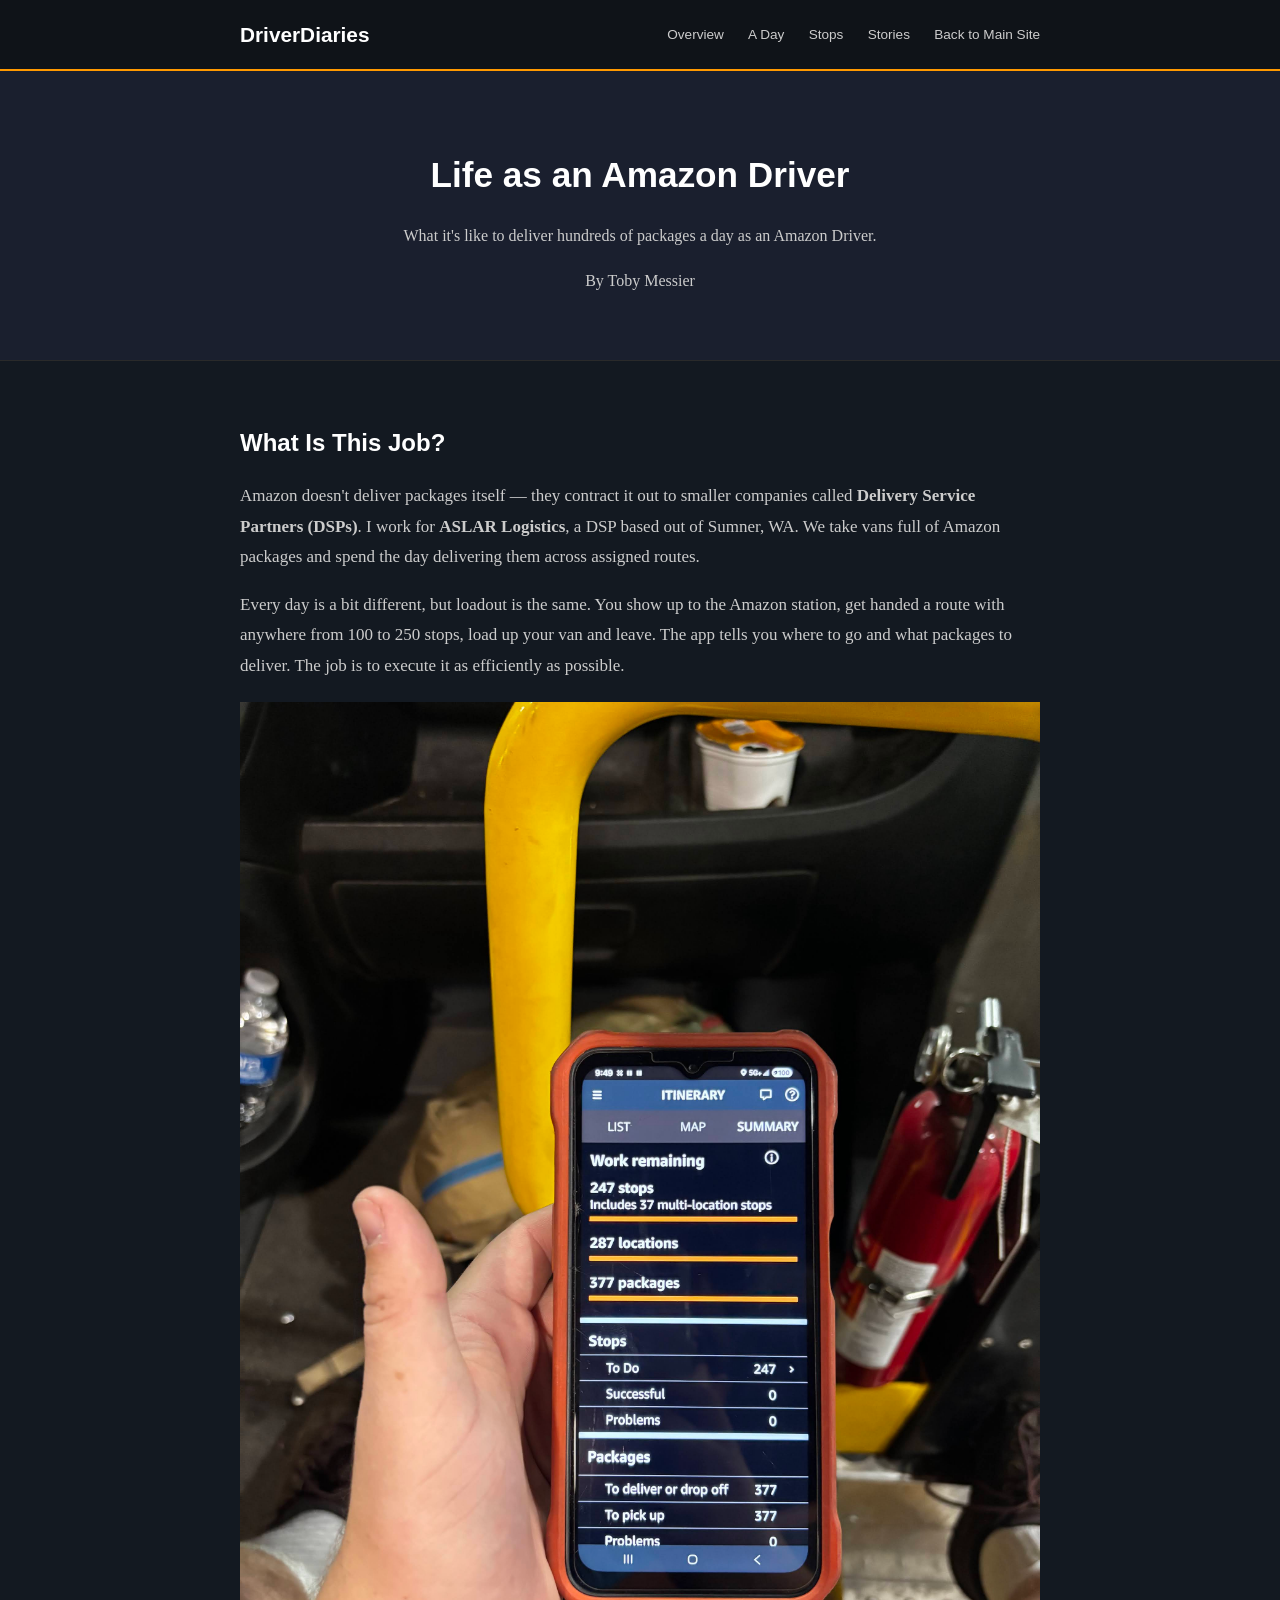
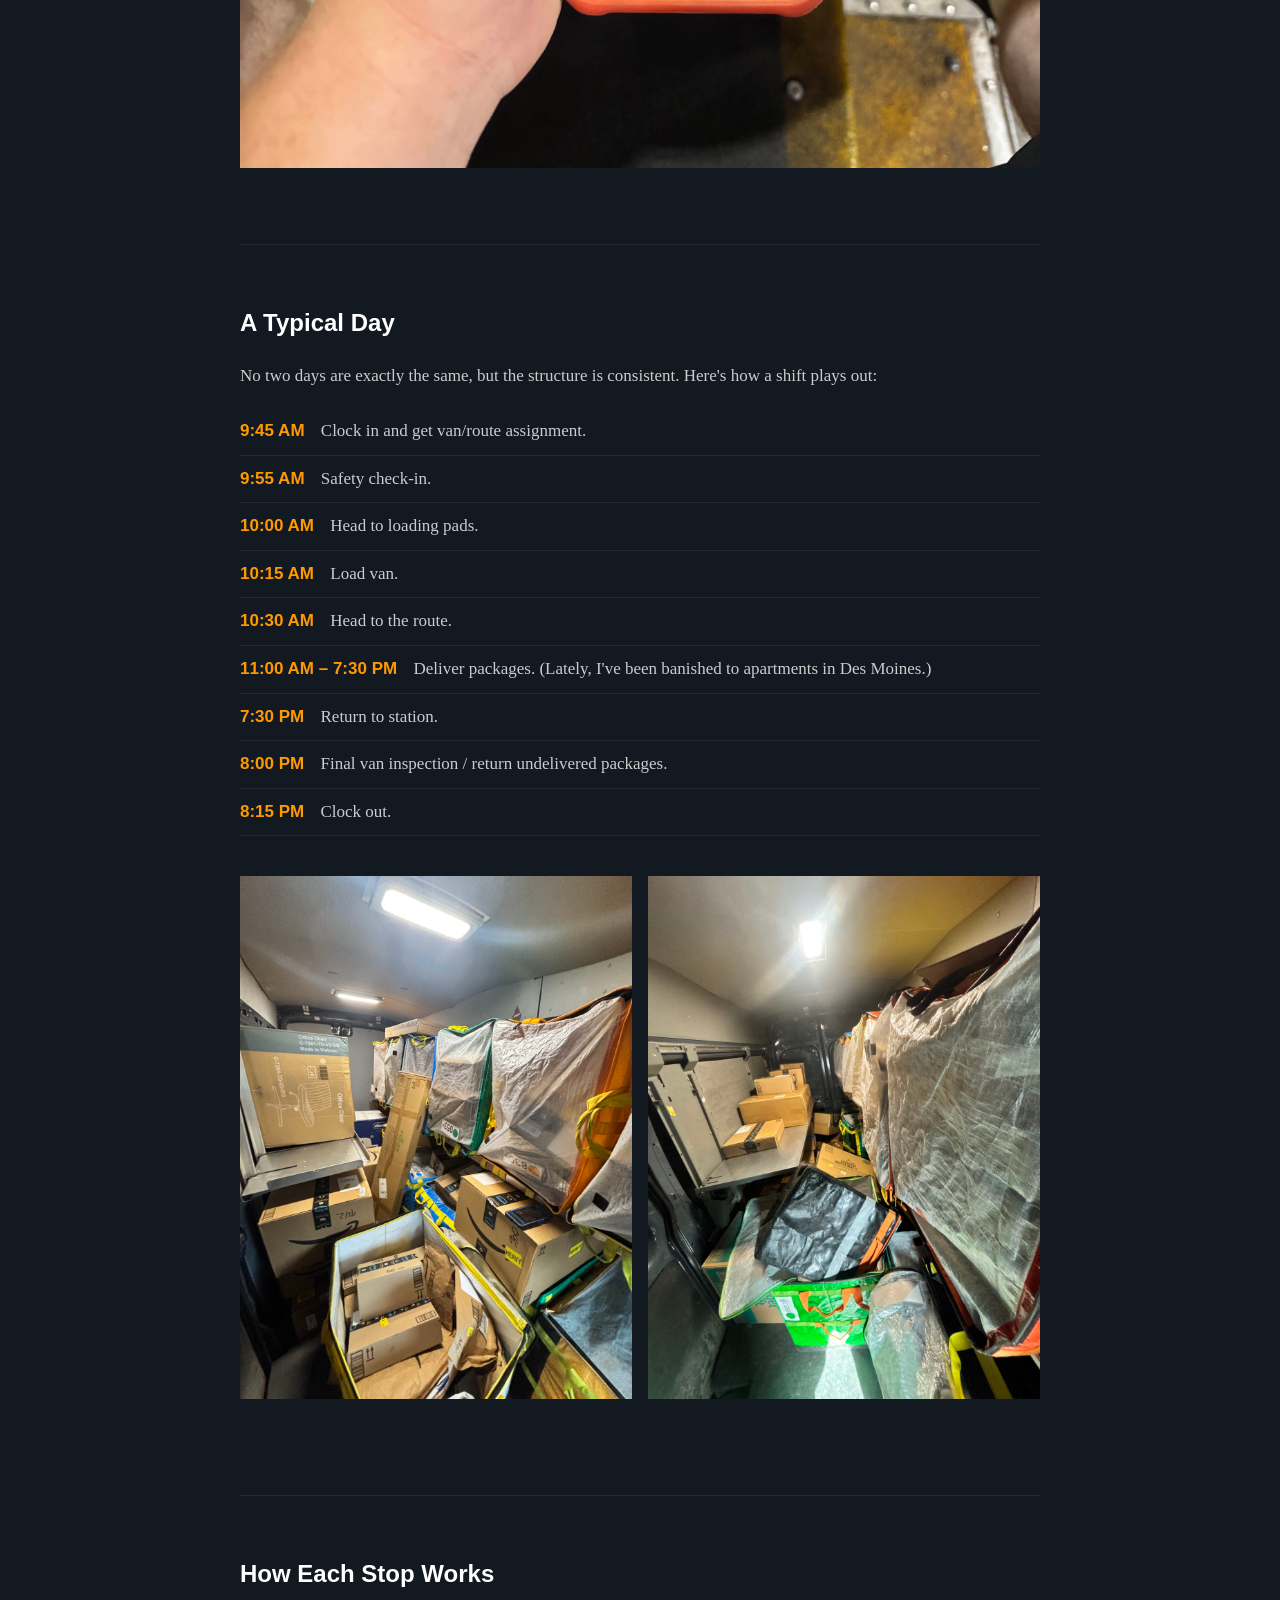
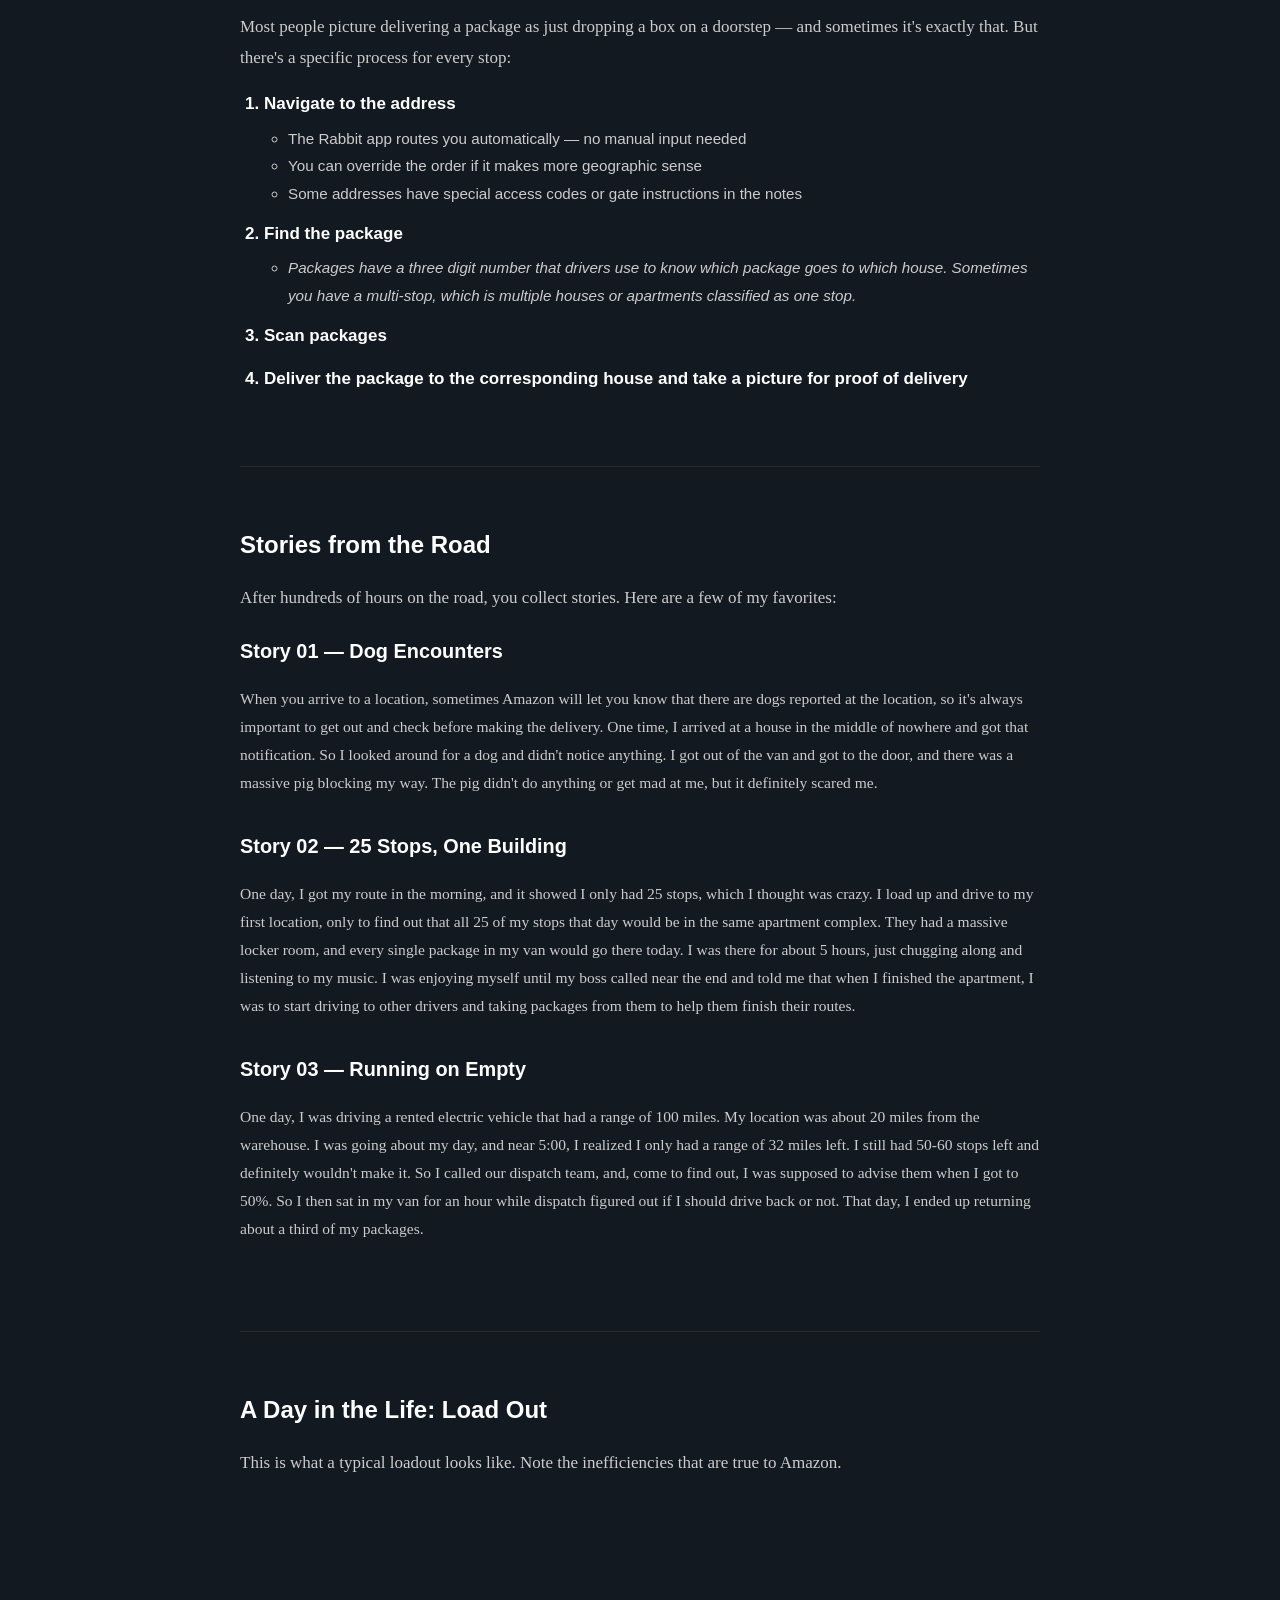
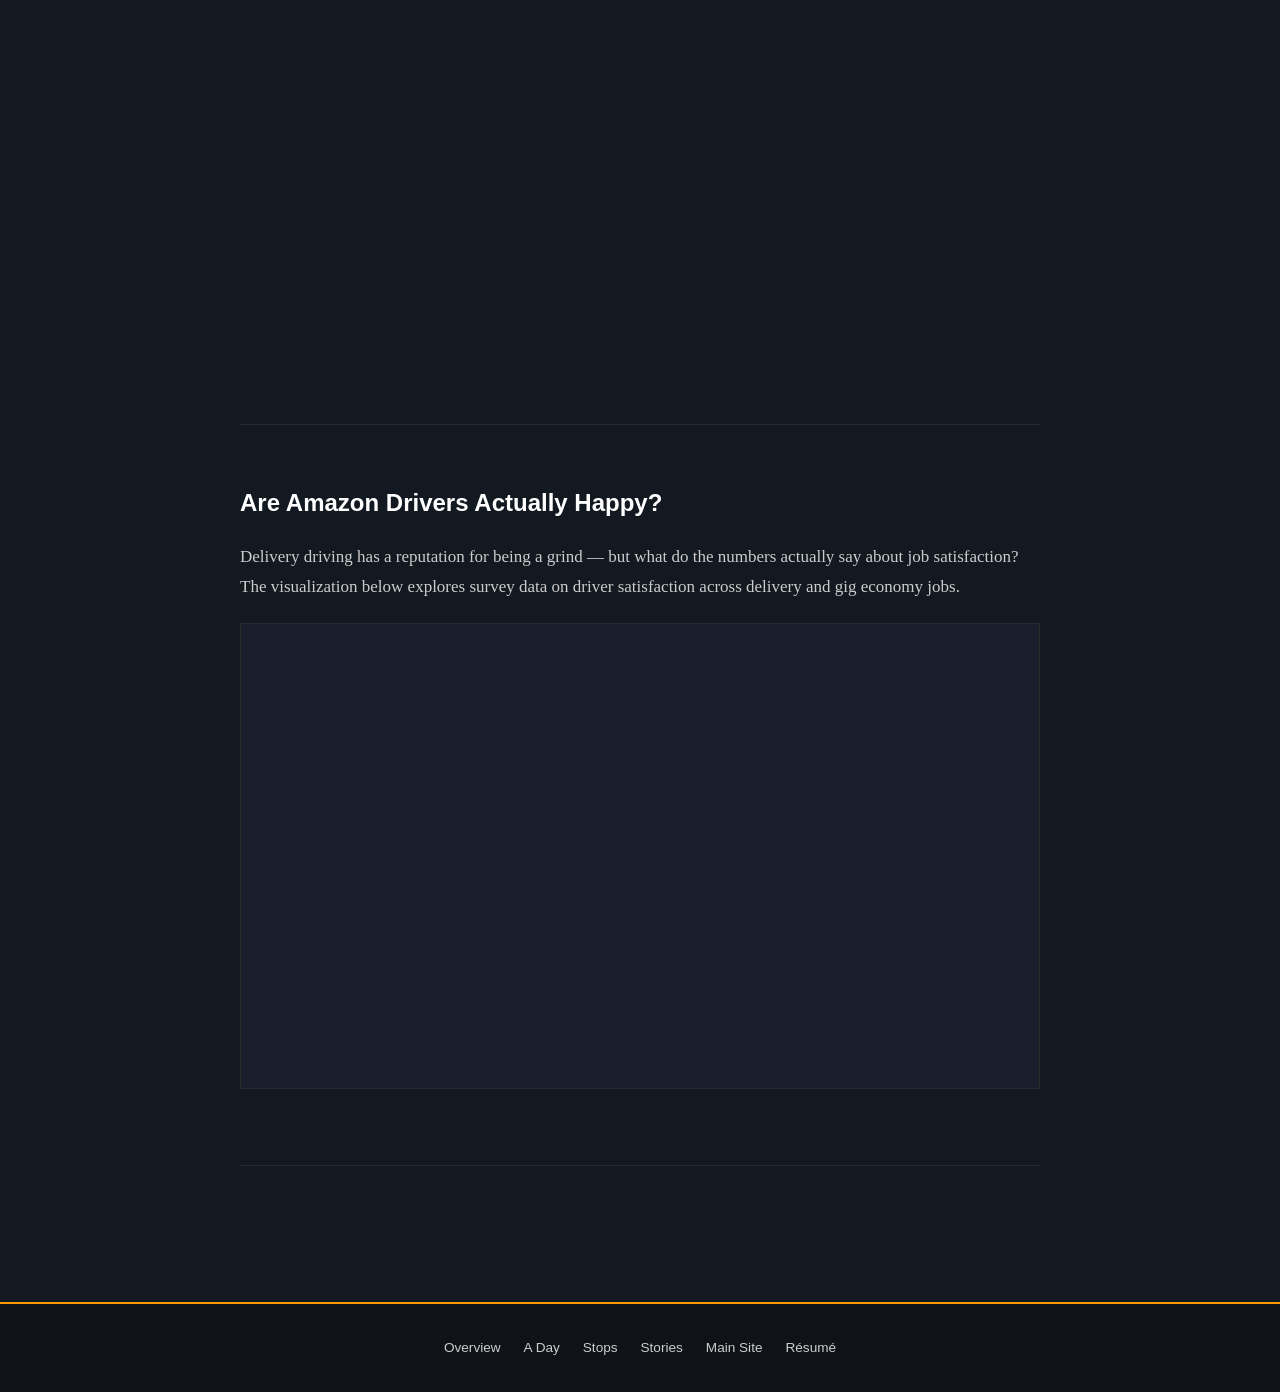
==== blog.html @ 36a61203 "Update blog.html" ====
<!DOCTYPE html>
<html lang="en">
<head>
  <meta charset="UTF-8"/>
  <meta name="viewport" content="width=device-width, initial-scale=1.0"/>
  <title>Life as an Amazon Driver</title>
  <link rel="stylesheet" href="blog-style.css"/>
</head>
<body>


  <!-- Navigation Bar -->
  <div id="top-nav">
    <div class="nav-inner">
      <div class="nav-logo">DriverDiaries</div>
      <nav>
        <a href="#overview">Overview</a>
        <a href="#typical-day">A Day</a>
        <a href="#how-stops-work">Stops</a>
        <a href="#anecdotes">Stories</a>
        <a href="index.html">Back to Main Site</a>
      </nav>
    </div>
  </div>


  <!-- Page Header -->
  <div id="blog-header">
    <h1>Life as an Amazon Driver</h1>
    <p>What it's like to deliver hundreds of packages a day as an Amazon Driver.</p>
    <p>By Toby Messier</p>
  </div>


  <!-- Main Content -->
  <div id="main-content">


    <!-- Overview Section -->
    <div class="blog-section" id="overview">
      <h2>What Is This Job?</h2>
      <p>
        Amazon doesn't deliver packages itself — they contract it out to smaller companies
        called <strong>Delivery Service Partners (DSPs)</strong>. I work for
        <strong>ASLAR Logistics</strong>, a DSP based out of Sumner, WA. We take vans full of
        Amazon packages and spend the day delivering them across assigned routes.
      </p>
      <p>
        Every day is a bit different, but loadout is the same. You show up to the Amazon station,
        get handed a route with anywhere from 100 to 250 stops, load up your van and leave. The app
        tells you where to go and what packages to deliver. The job is to execute it as efficiently
        as possible.
      </p>
      <img src="images/IMG_2423.jpg" alt="Amazon delivery app showing 247 stops and 377 packages" class="blog-img"/>
    </div>


    <!-- A Typical Day Section -->
    <div class="blog-section" id="typical-day">
      <h2>A Typical Day</h2>
      <p>No two days are exactly the same, but the structure is consistent. Here's how a shift plays out:</p>
      <ul class="schedule-list">
        <li><span class="time">9:45 AM</span> Clock in and get van/route assignment.</li>
        <li><span class="time">9:55 AM</span> Safety check-in.</li>
        <li><span class="time">10:00 AM</span> Head to loading pads.</li>
        <li><span class="time">10:15 AM</span> Load van.</li>
        <li><span class="time">10:30 AM</span> Head to the route.</li>
        <li><span class="time">11:00 AM – 7:30 PM</span> Deliver packages. (Lately, I've been banished to apartments in Des Moines.)</li>
        <li><span class="time">7:30 PM</span> Return to station.</li>
        <li><span class="time">8:00 PM</span> Final van inspection / return undelivered packages.</li>
        <li><span class="time">8:15 PM</span> Clock out.</li>
      </ul>
      <div class="img-row">
        <div>
          <img src="images/IMG_5108.jpg" alt="Inside of fully loaded Amazon delivery van" class="blog-img"/>
        </div>
        <div>
          <img src="images/IMG_4429.jpg" alt="Side view of packed Amazon delivery van" class="blog-img"/>
        </div>
      </div>
    </div>


    <!-- How Each Stop Works Section -->
    <div class="blog-section" id="how-stops-work">
      <h2>How Each Stop Works</h2>
      <p>Most people picture delivering a package as just dropping a box on a doorstep — and sometimes it's exactly that. But there's a specific process for every stop:</p>
      <ol class="stop-steps">
        <li>
          Navigate to the address
          <ul>
            <li>The Rabbit app routes you automatically — no manual input needed</li>
            <li>You can override the order if it makes more geographic sense</li>
            <li>Some addresses have special access codes or gate instructions in the notes</li>
          </ul>
        </li>
        <li>
          Find the package
          <ul>
            <li><em>Packages have a three digit number that drivers use to know which package goes to which house. Sometimes you have a multi-stop, which is multiple houses or apartments classified as one stop.</em></li>
          </ul>
        </li>
        <li>Scan packages</li>
        <li>Deliver the package to the corresponding house and take a picture for proof of delivery</li>
      </ol>
    </div>


    <!-- Stories Section -->
    <div class="blog-section" id="anecdotes">
      <h2>Stories from the Road</h2>
      <p>After hundreds of hours on the road, you collect stories. Here are a few of my favorites:</p>

      <div class="anecdote-card">
        <h3>Story 01 — Dog Encounters</h3>
        <p>
          When you arrive to a location, sometimes Amazon will let you know that there are dogs
          reported at the location, so it's always important to get out and check before making
          the delivery. One time, I arrived at a house in the middle of nowhere and got that
          notification. So I looked around for a dog and didn't notice anything. I got out of
          the van and got to the door, and there was a massive pig blocking my way. The pig
          didn't do anything or get mad at me, but it definitely scared me.
        </p>
      </div>

      <div class="anecdote-card">
        <h3>Story 02 — 25 Stops, One Building</h3>
        <p>
          One day, I got my route in the morning, and it showed I only had 25 stops, which I
          thought was crazy. I load up and drive to my first location, only to find out that
          all 25 of my stops that day would be in the same apartment complex. They had a massive
          locker room, and every single package in my van would go there today. I was there for
          about 5 hours, just chugging along and listening to my music. I was enjoying myself
          until my boss called near the end and told me that when I finished the apartment, I
          was to start driving to other drivers and taking packages from them to help them finish
          their routes.
        </p>
      </div>

      <div class="anecdote-card">
        <h3>Story 03 — Running on Empty</h3>
        <p>
          One day, I was driving a rented electric vehicle that had a range of 100 miles. My
          location was about 20 miles from the warehouse. I was going about my day, and near
          5:00, I realized I only had a range of 32 miles left. I still had 50-60 stops left
          and definitely wouldn't make it. So I called our dispatch team, and, come to find out,
          I was supposed to advise them when I got to 50%. So I then sat in my van for an hour
          while dispatch figured out if I should drive back or not. That day, I ended up
          returning about a third of my packages.
        </p>
      </div>
    </div>


    <!-- Video Section -->
    <div class="blog-section" id="video">
      <h2>A Day in the Life: Load Out</h2>
      <p>This is what a typical loadout looks like. Note the inefficiencies that are true to Amazon.</p>
      <div class="video-wrapper">
        <iframe
          src="https://www.youtube.com/embed/TTNI0BpCIo0"
          title="Amazon Delivery Driver Day in the Life"
          allow="accelerometer; autoplay; clipboard-write; encrypted-media; gyroscope; picture-in-picture; web-share"
          allowfullscreen>
        </iframe>
      </div>
    </div>


    <!-- Tableau Graph Section -->
    <div class="blog-section" id="data">
      <h2>Are Amazon Drivers Actually Happy?</h2>
      <p>
        Delivery driving has a reputation for being a grind — but what do the numbers actually
        say about job satisfaction? The visualization below explores survey data on driver
        satisfaction across delivery and gig economy jobs.
      </p>
      <div class="tableau-wrapper">
        <!-- Paste your Tableau embed code here -->
        <p><div class='tableauPlaceholder' id='viz1776216250487' style='position: relative'><noscript><a href='#'><img alt='Job satisfaction ' src='https:&#47;&#47;public.tableau.com&#47;static&#47;images&#47;Jo&#47;JobSatisfaction_16388187468810&#47;JobSatisfaction&#47;1_rss.png' style='border: none' /></a></noscript><object class='tableauViz'  style='display:none;'><param name='host_url' value='https%3A%2F%2Fpublic.tableau.com%2F' /> <param name='embed_code_version' value='3' /> <param name='site_root' value='' /><param name='name' value='JobSatisfaction_16388187468810&#47;JobSatisfaction' /><param name='tabs' value='no' /><param name='toolbar' value='yes' /><param name='static_image' value='https:&#47;&#47;public.tableau.com&#47;static&#47;images&#47;Jo&#47;JobSatisfaction_16388187468810&#47;JobSatisfaction&#47;1.png' /> <param name='animate_transition' value='yes' /><param name='display_static_image' value='yes' /><param name='display_spinner' value='yes' /><param name='display_overlay' value='yes' /><param name='display_count' value='yes' /><param name='language' value='en-US' /></object></div>                <script type='text/javascript'>                    var divElement = document.getElementById('viz1776216250487');                    var vizElement = divElement.getElementsByTagName('object')[0];                    if ( divElement.offsetWidth > 800 ) { vizElement.style.width='100%';vizElement.style.height=(divElement.offsetWidth*0.75)+'px';} else if ( divElement.offsetWidth > 500 ) { vizElement.style.width='100%';vizElement.style.height=(divElement.offsetWidth*0.75)+'px';} else { vizElement.style.width='100%';vizElement.style.height='727px';}                     var scriptElement = document.createElement('script');                    scriptElement.src = 'https://public.tableau.com/javascripts/api/viz_v1.js';                    vizElement.parentNode.insertBefore(scriptElement, vizElement);                </script></p>
      </div>
    </div>


  </div>


  <!-- Footer -->
  <div id="blog-footer">
    <a href="#overview">Overview</a>
    <a href="#typical-day">A Day</a>
    <a href="#how-stops-work">Stops</a>
    <a href="#anecdotes">Stories</a>
    <a href="index.html">Main Site</a>
    <a href="resume.html">Résumé</a>
  </div>


</body>
</html>
---- blog-style.css ----
/* Blog Stylesheet */


/* Body */
body {
  background-color: #131921;
  color: #cccccc;
  font-family: Georgia, serif;
  font-size: 17px;
  line-height: 1.8;
  margin: 0;
  padding: 0;
}


/* Navigation Bar */
#top-nav {
  background-color: #0f1318;
  border-bottom: 2px solid #FF9900;
  padding: 1rem 2rem;
}

.nav-inner {
  max-width: 800px;
  margin: 0 auto;
  display: flex;
  justify-content: space-between;
  align-items: center;
}

.nav-logo {
  color: white;
  font-family: Arial, sans-serif;
  font-size: 1.3rem;
  font-weight: bold;
}

#top-nav nav a {
  color: #cccccc;
  font-family: Arial, sans-serif;
  font-size: 0.85rem;
  margin-left: 1.25rem;
  text-decoration: none;
}

#top-nav nav a:hover {
  color: #FF9900;
}


/* Page Header */
#blog-header {
  background-color: #1a1f2e;
  padding: 3rem 2rem;
  text-align: center;
  border-bottom: 1px solid #2a2a2a;
}

#blog-header h1 {
  font-family: Arial, sans-serif;
  font-size: 2.2rem;
  color: white;
  margin-bottom: 0.75rem;
}

#blog-header p {
  color: #cccccc;
  font-size: 1rem;
}


/* Main Content Area */
#main-content {
  max-width: 800px;
  margin: 0 auto;
  padding: 2.5rem 2rem 5rem;
}


/* Blog Sections */
.blog-section {
  margin-bottom: 3.5rem;
  padding-bottom: 3.5rem;
  border-bottom: 1px solid #2a2a2a;
}

.blog-section h2 {
  font-family: Arial, sans-serif;
  font-size: 1.5rem;
  color: white;
  margin-bottom: 1rem;
}

.blog-section p {
  margin-bottom: 1rem;
}


/* Images */
.blog-img {
  width: 100%;
  display: block;
  margin: 1.25rem 0;
}

.img-row {
  display: grid;
  grid-template-columns: 1fr 1fr;
  gap: 1rem;
  margin: 1.25rem 0;
}


/* Schedule List */
.schedule-list {
  list-style: none;
  padding: 0;
  margin: 1rem 0;
}

.schedule-list li {
  padding: 0.5rem 0;
  border-bottom: 1px solid #2a2a2a;
}

.schedule-list li span.time {
  font-family: Arial, sans-serif;
  font-weight: bold;
  color: #FF9900;
  margin-right: 0.75rem;
}


/* How Each Stop Works List */
.stop-steps {
  padding-left: 1.5rem;
  margin: 1rem 0;
}

.stop-steps > li {
  color: white;
  font-family: Arial, sans-serif;
  font-weight: bold;
  margin-bottom: 0.75rem;
}

.stop-steps ul {
  padding-left: 1.5rem;
  margin-top: 0.3rem;
}

.stop-steps ul li {
  color: #cccccc;
  font-weight: normal;
  font-size: 0.95rem;
}


/* Stories Section */
.anecdote-card {
  margin-bottom: 2rem;
}

.anecdote-card h3 {
  font-family: Arial, sans-serif;
  color: white;
  margin-bottom: 0.5rem;
}

.anecdote-card p {
  font-size: 0.97rem;
  color: #cccccc;
}


/* Embedded Video */
.video-wrapper {
  position: relative;
  padding-bottom: 56.25%;
  height: 0;
  overflow: hidden;
  margin: 1.25rem 0;
}

.video-wrapper iframe {
  position: absolute;
  top: 0;
  left: 0;
  width: 100%;
  height: 100%;
  border: 0;
}


/* Tableau Graph */
.tableau-wrapper {
  margin: 1.25rem 0;
  min-height: 400px;
  background-color: #1a1f2e;
  border: 1px solid #2a2a2a;
  display: flex;
  align-items: center;
  justify-content: center;
  text-align: center;
  padding: 2rem;
  color: #888888;
}


/* Footer */
#blog-footer {
  background-color: #0f1318;
  border-top: 2px solid #FF9900;
  padding: 2rem;
  text-align: center;
  font-family: Arial, sans-serif;
  font-size: 0.85rem;
}

#blog-footer a {
  color: #cccccc;
  margin: 0 0.6rem;
  text-decoration: none;
}

#blog-footer a:hover {
  color: #FF9900;
}
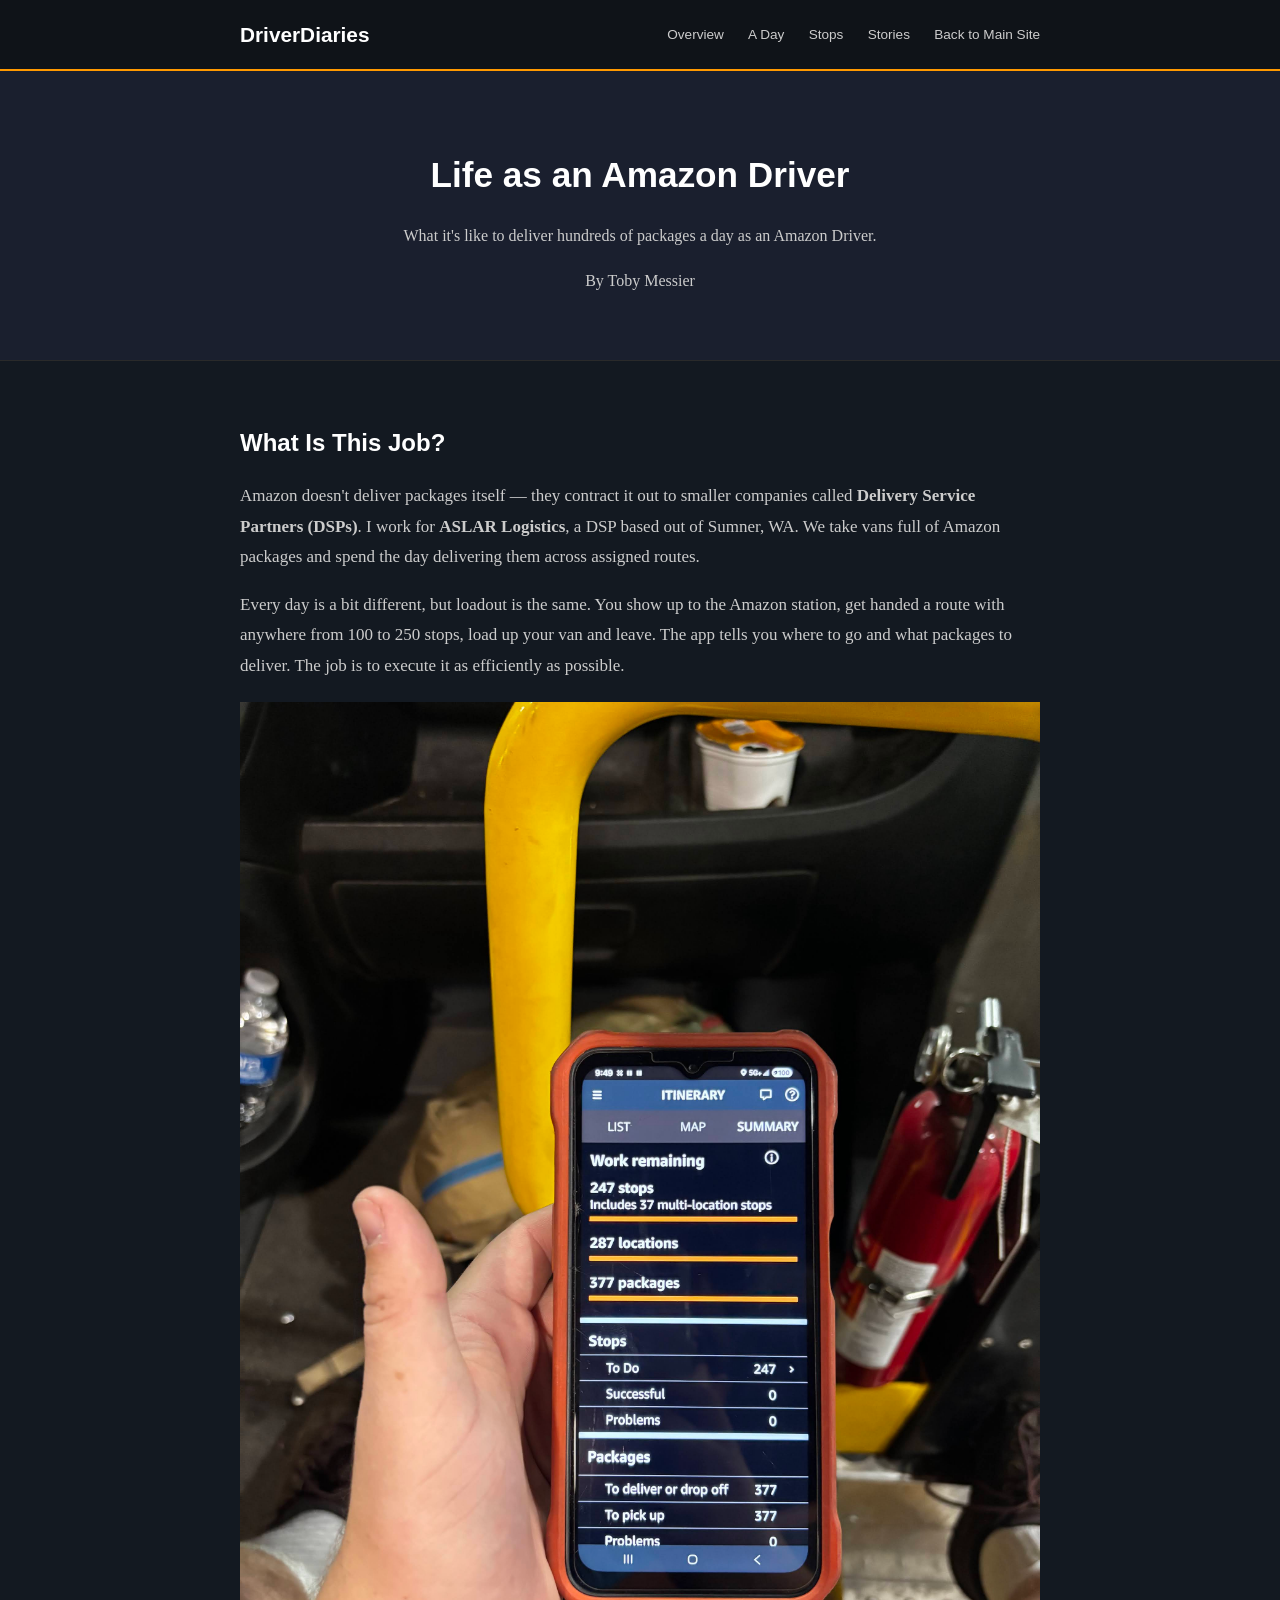
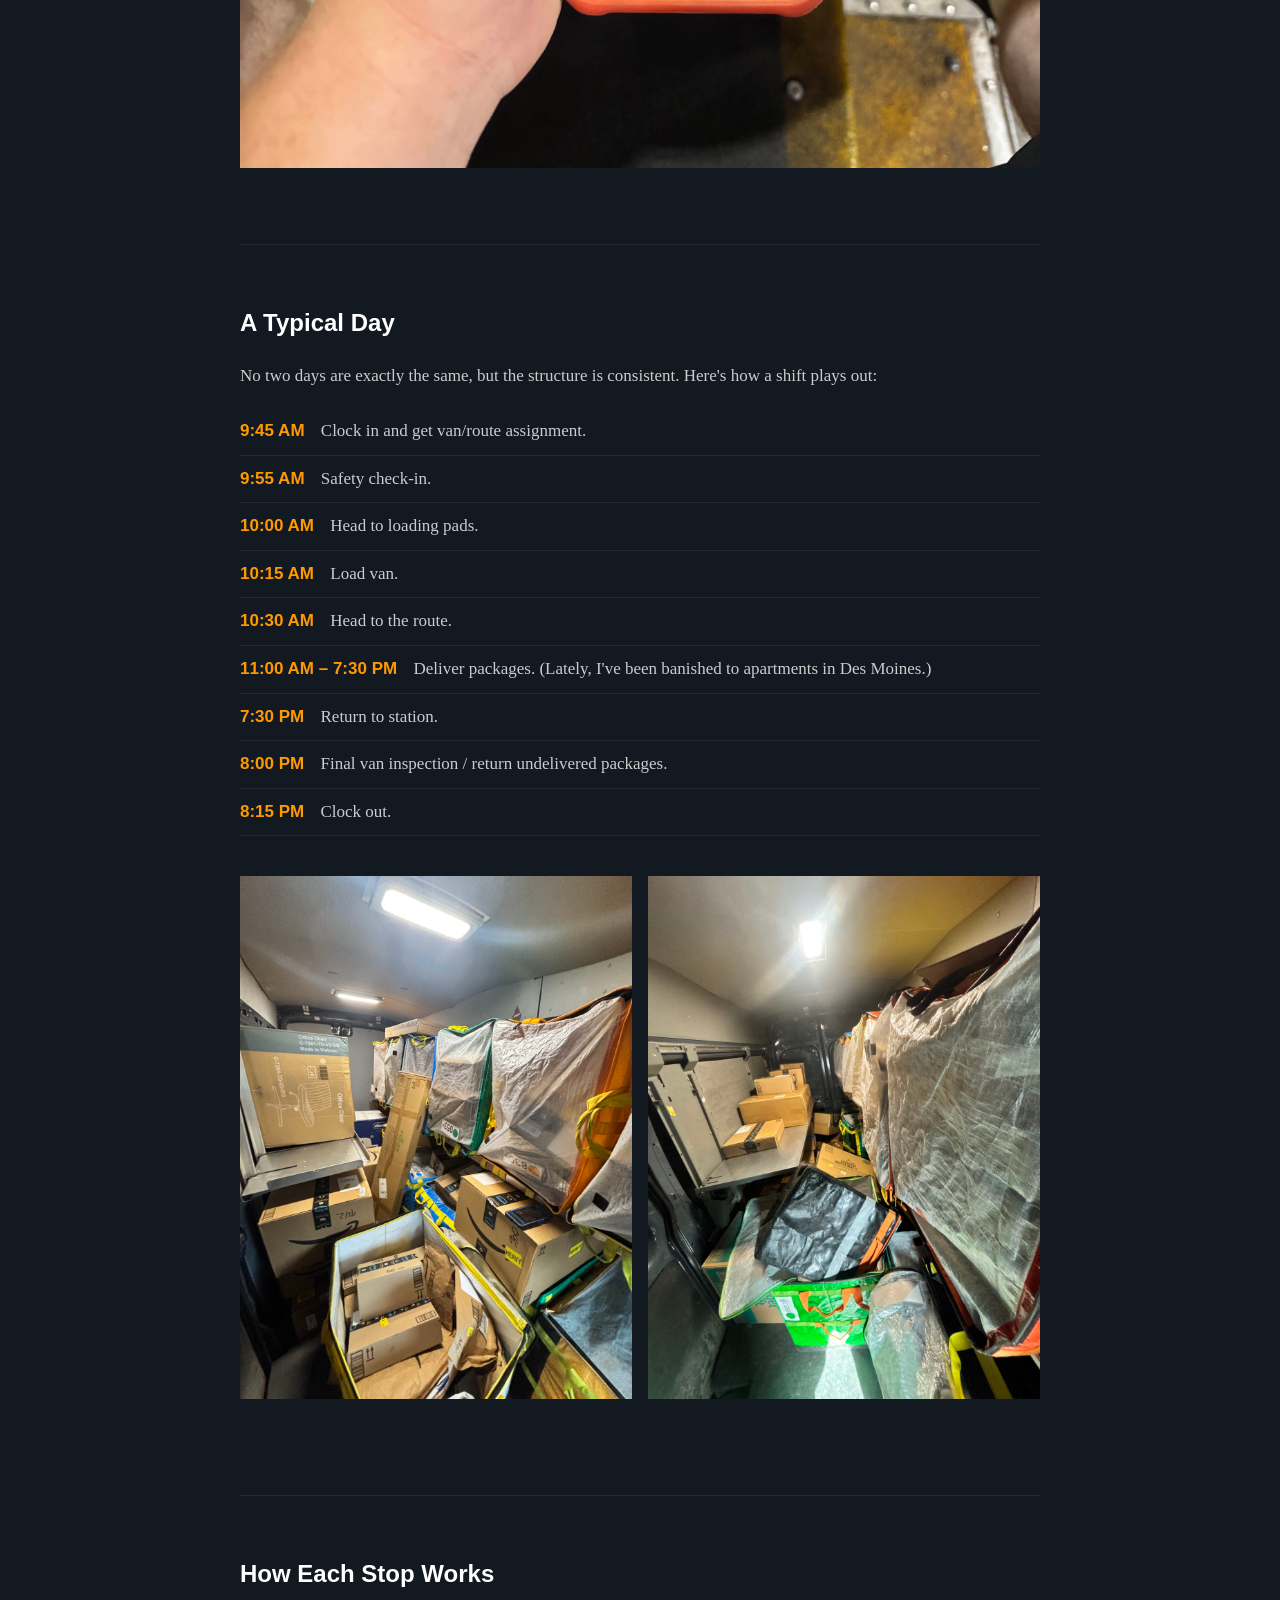
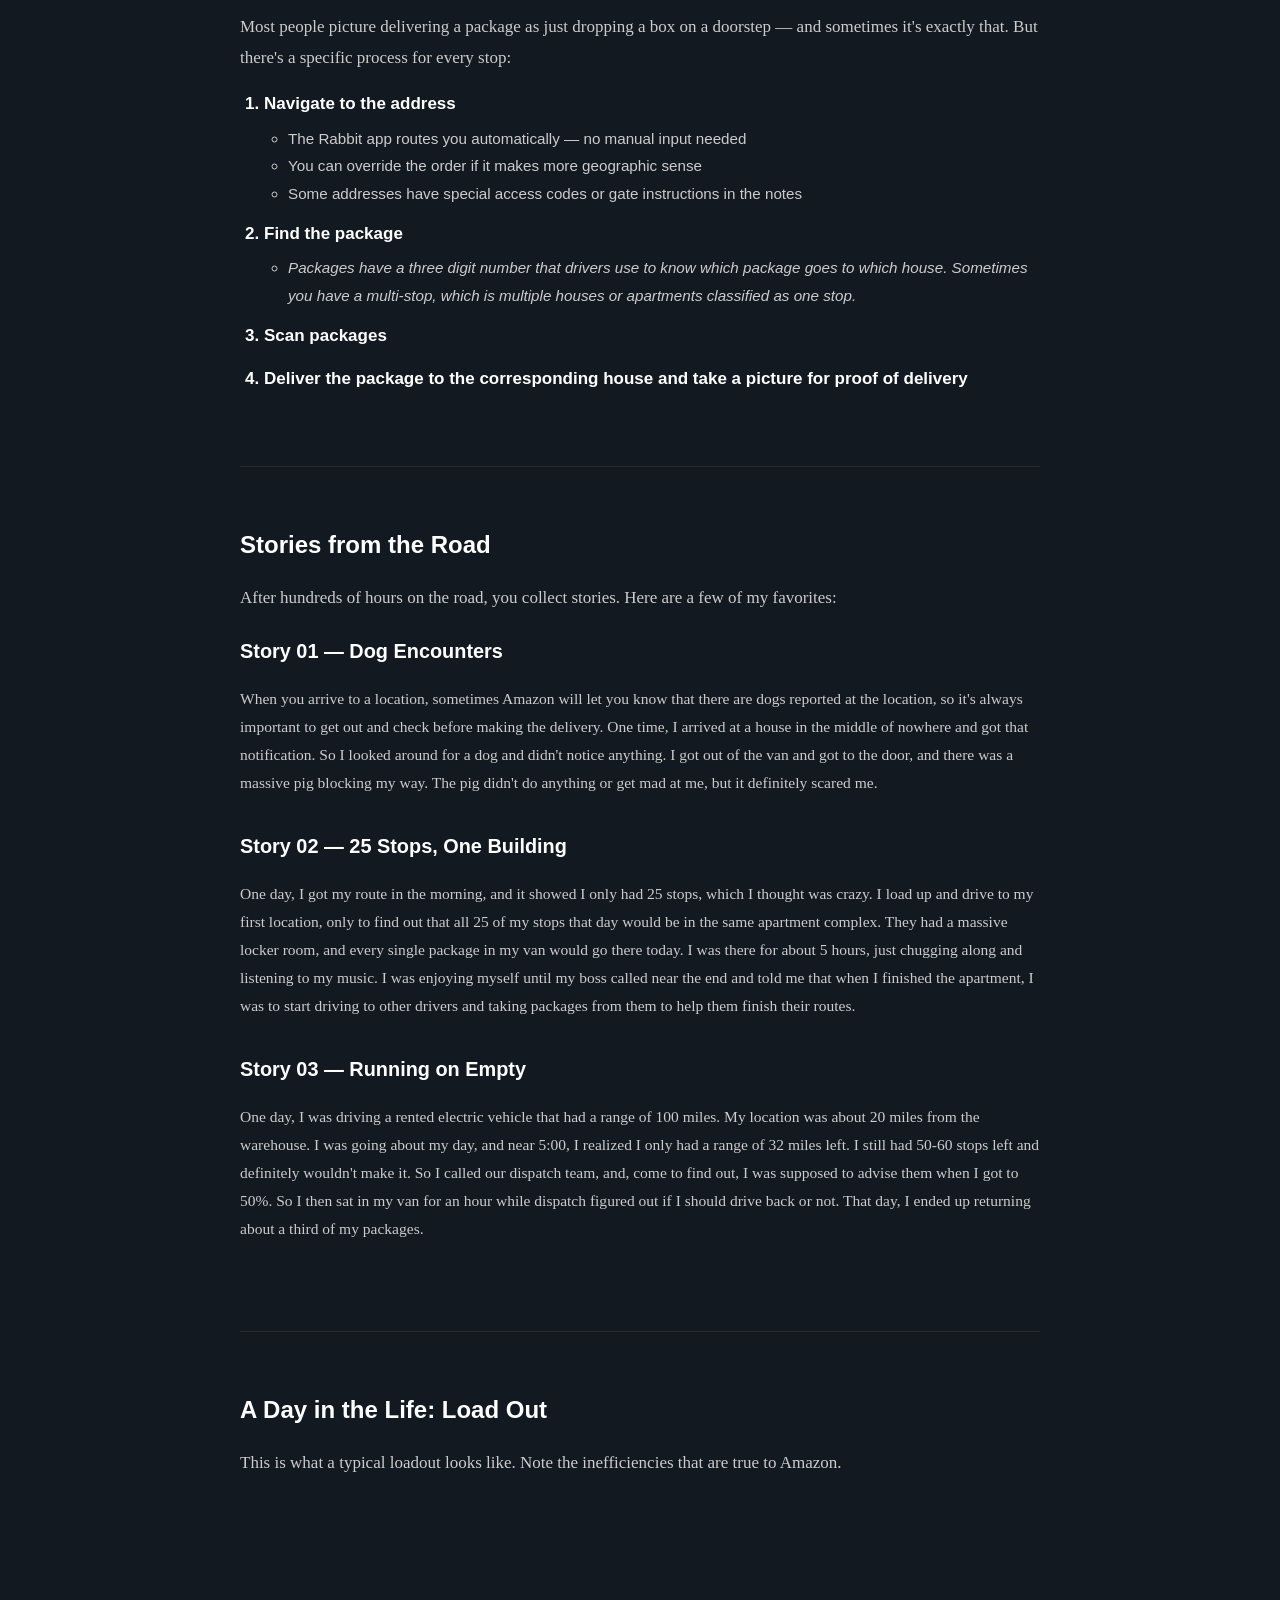
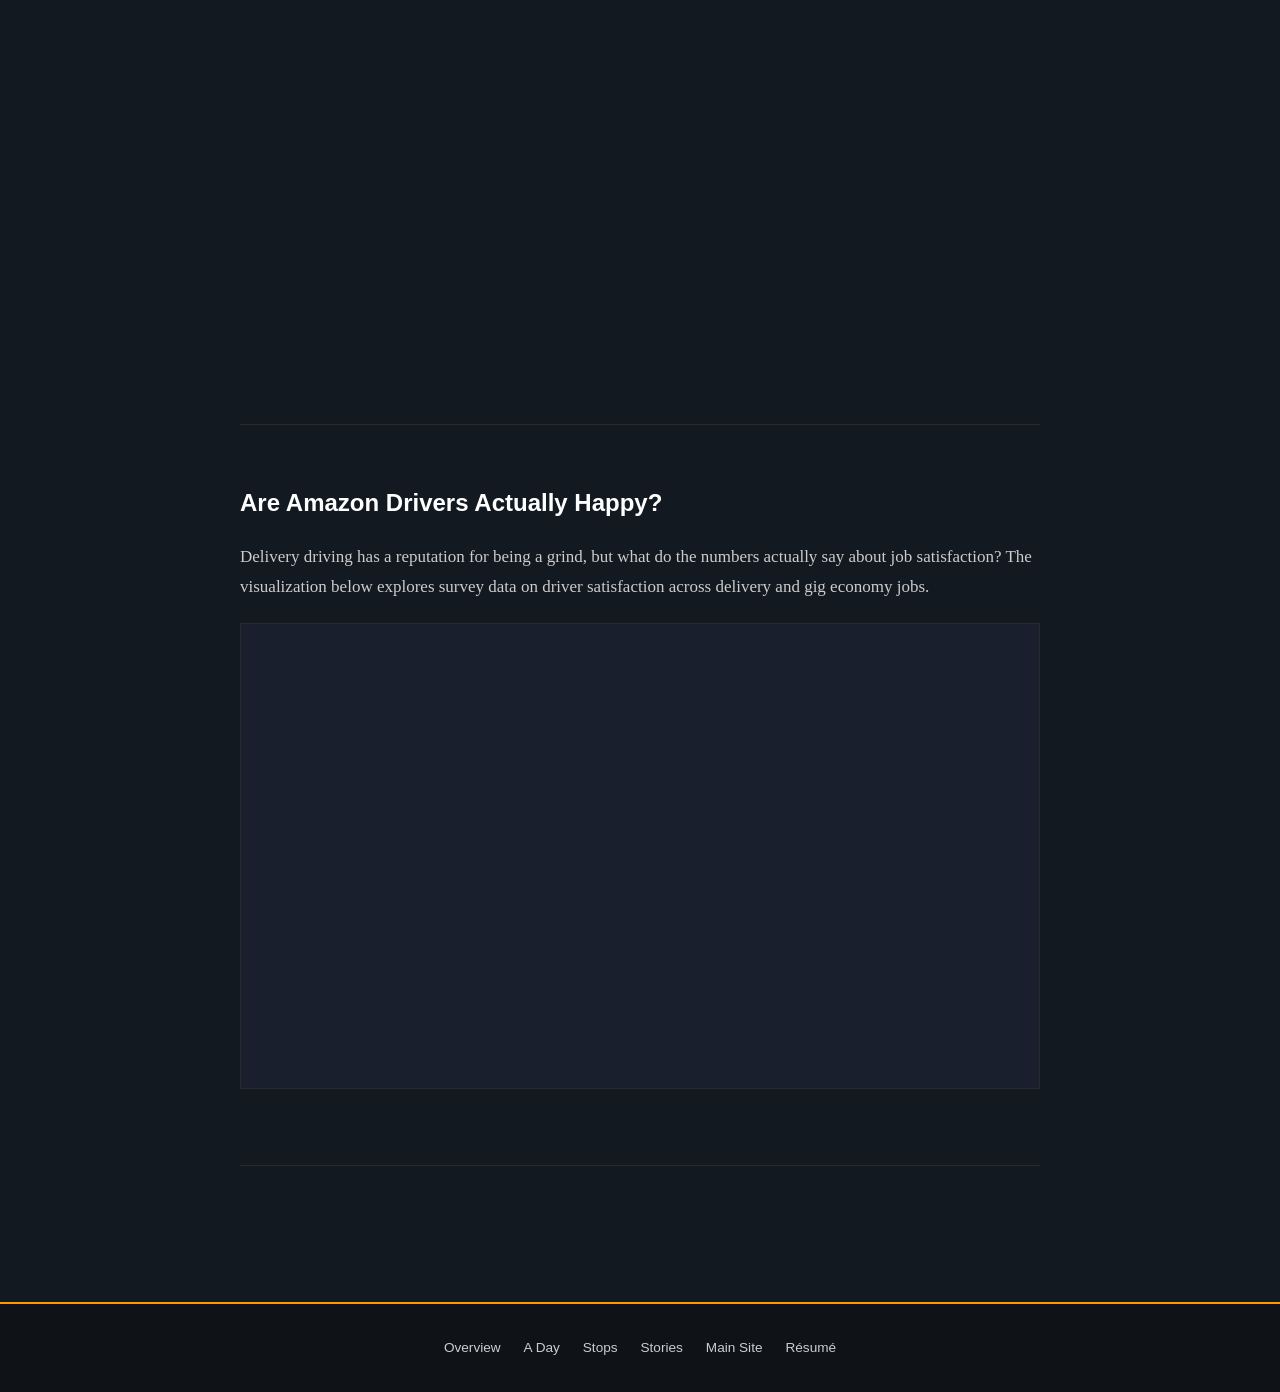
==== commit 5cf1b0f9: "Update blog.html" ====
--- a/blog.html
+++ b/blog.html
@@ -171,7 +171,7 @@
     <div class="blog-section" id="data">
       <h2>Are Amazon Drivers Actually Happy?</h2>
       <p>
-        Delivery driving has a reputation for being a grind — but what do the numbers actually
+        Delivery driving has a reputation for being a grind, but what do the numbers actually
         say about job satisfaction? The visualization below explores survey data on driver
         satisfaction across delivery and gig economy jobs.
       </p>
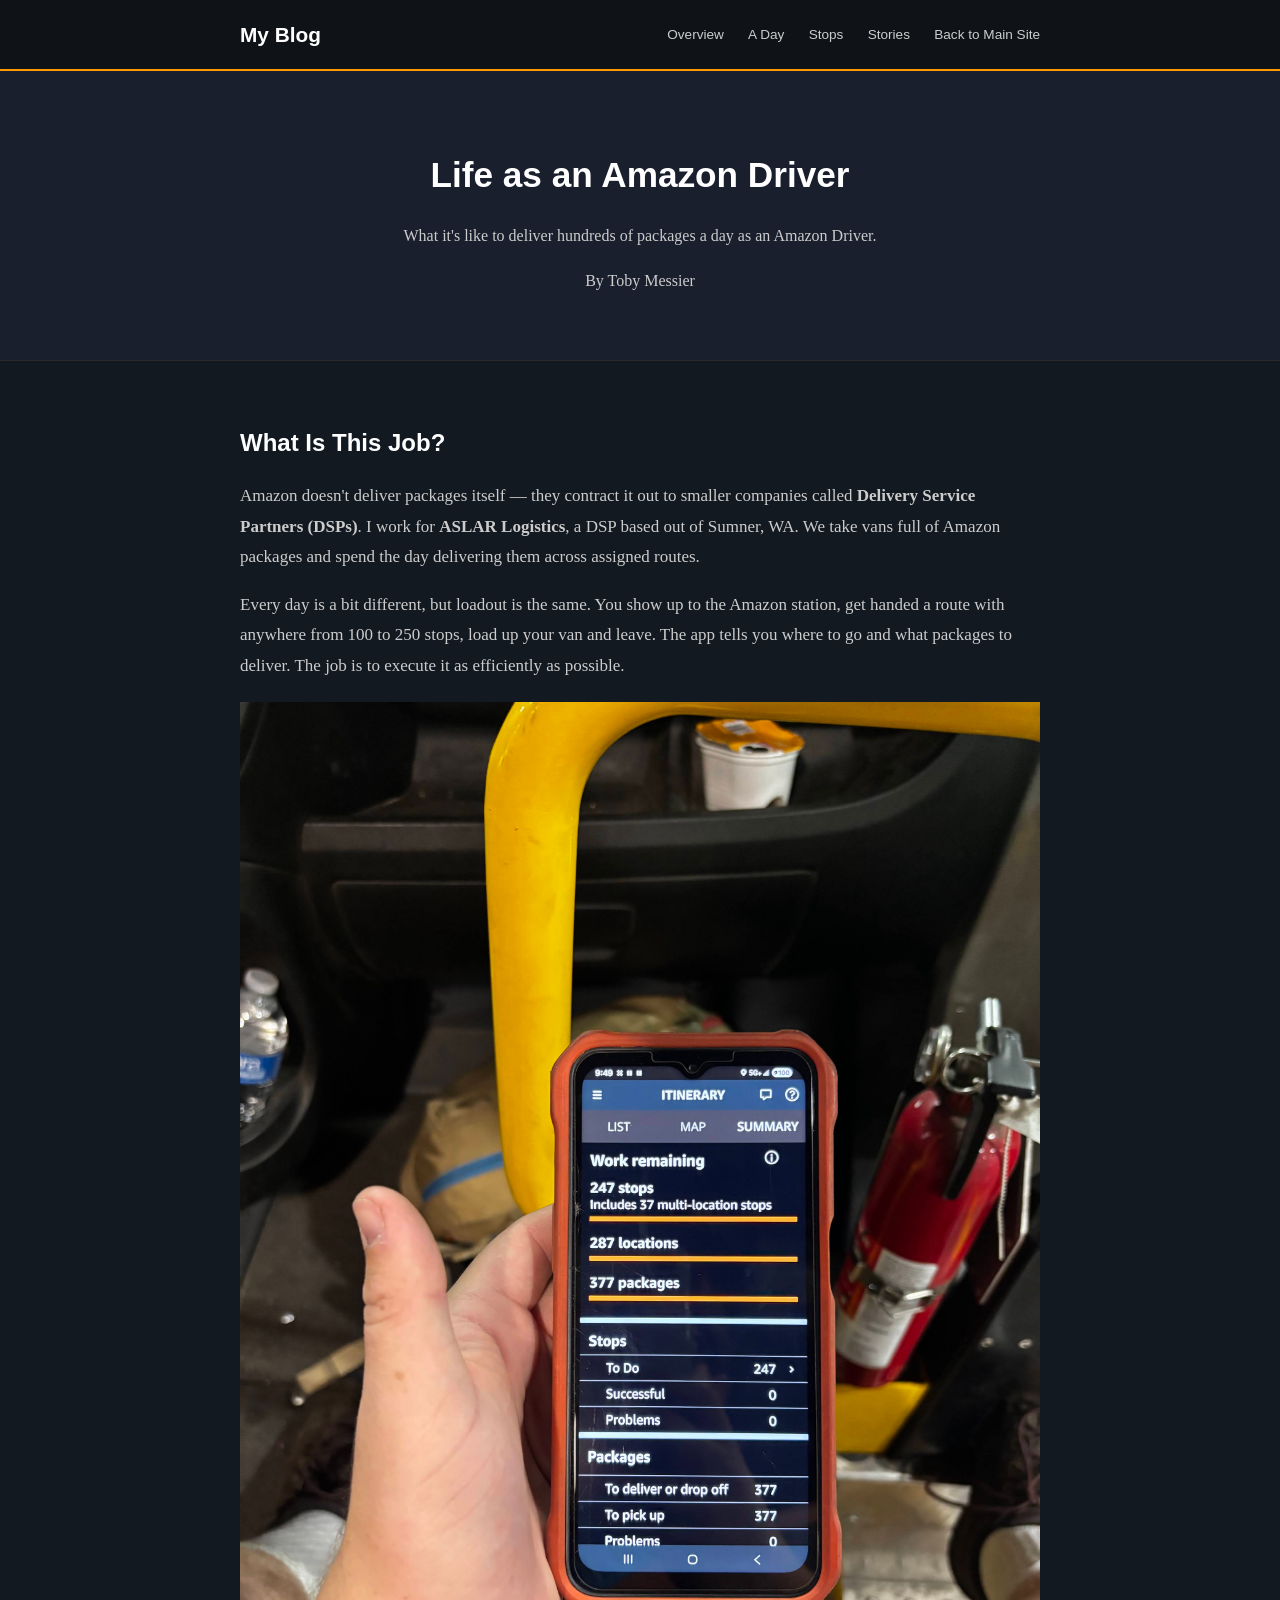
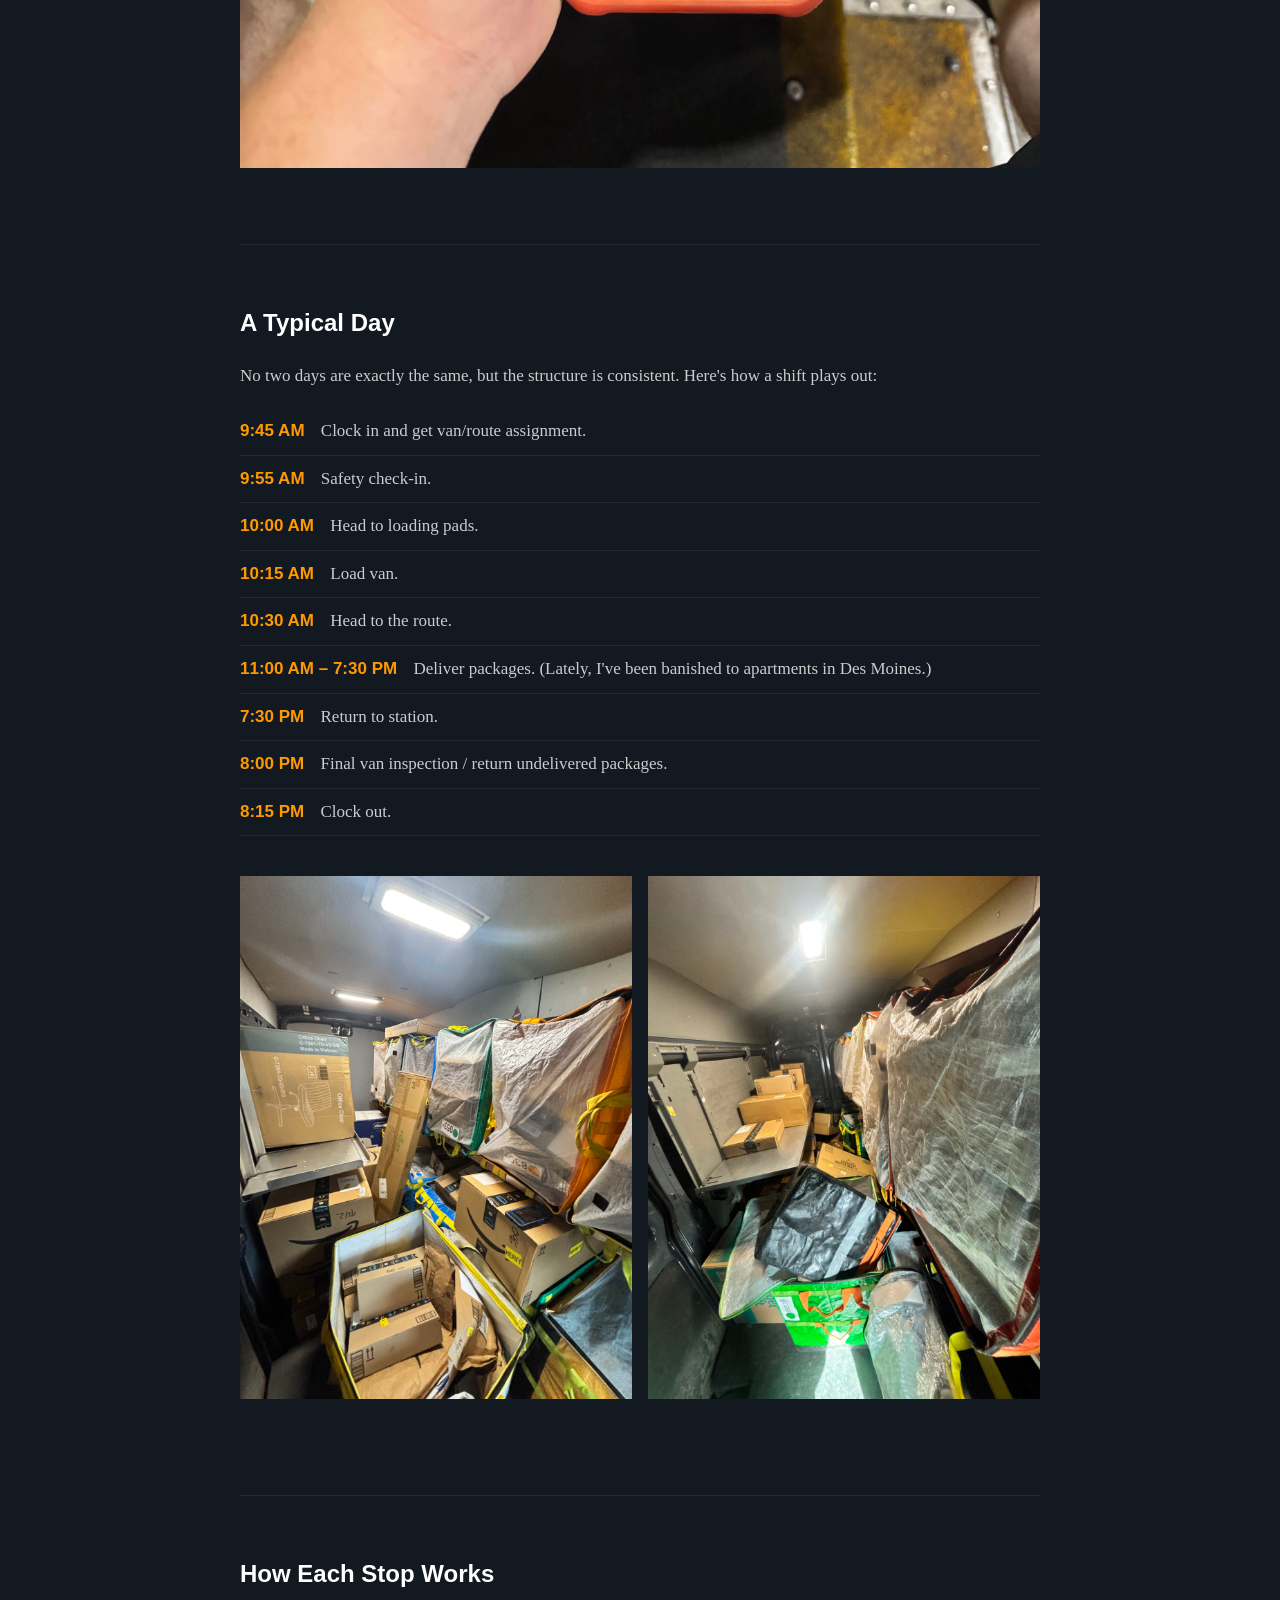
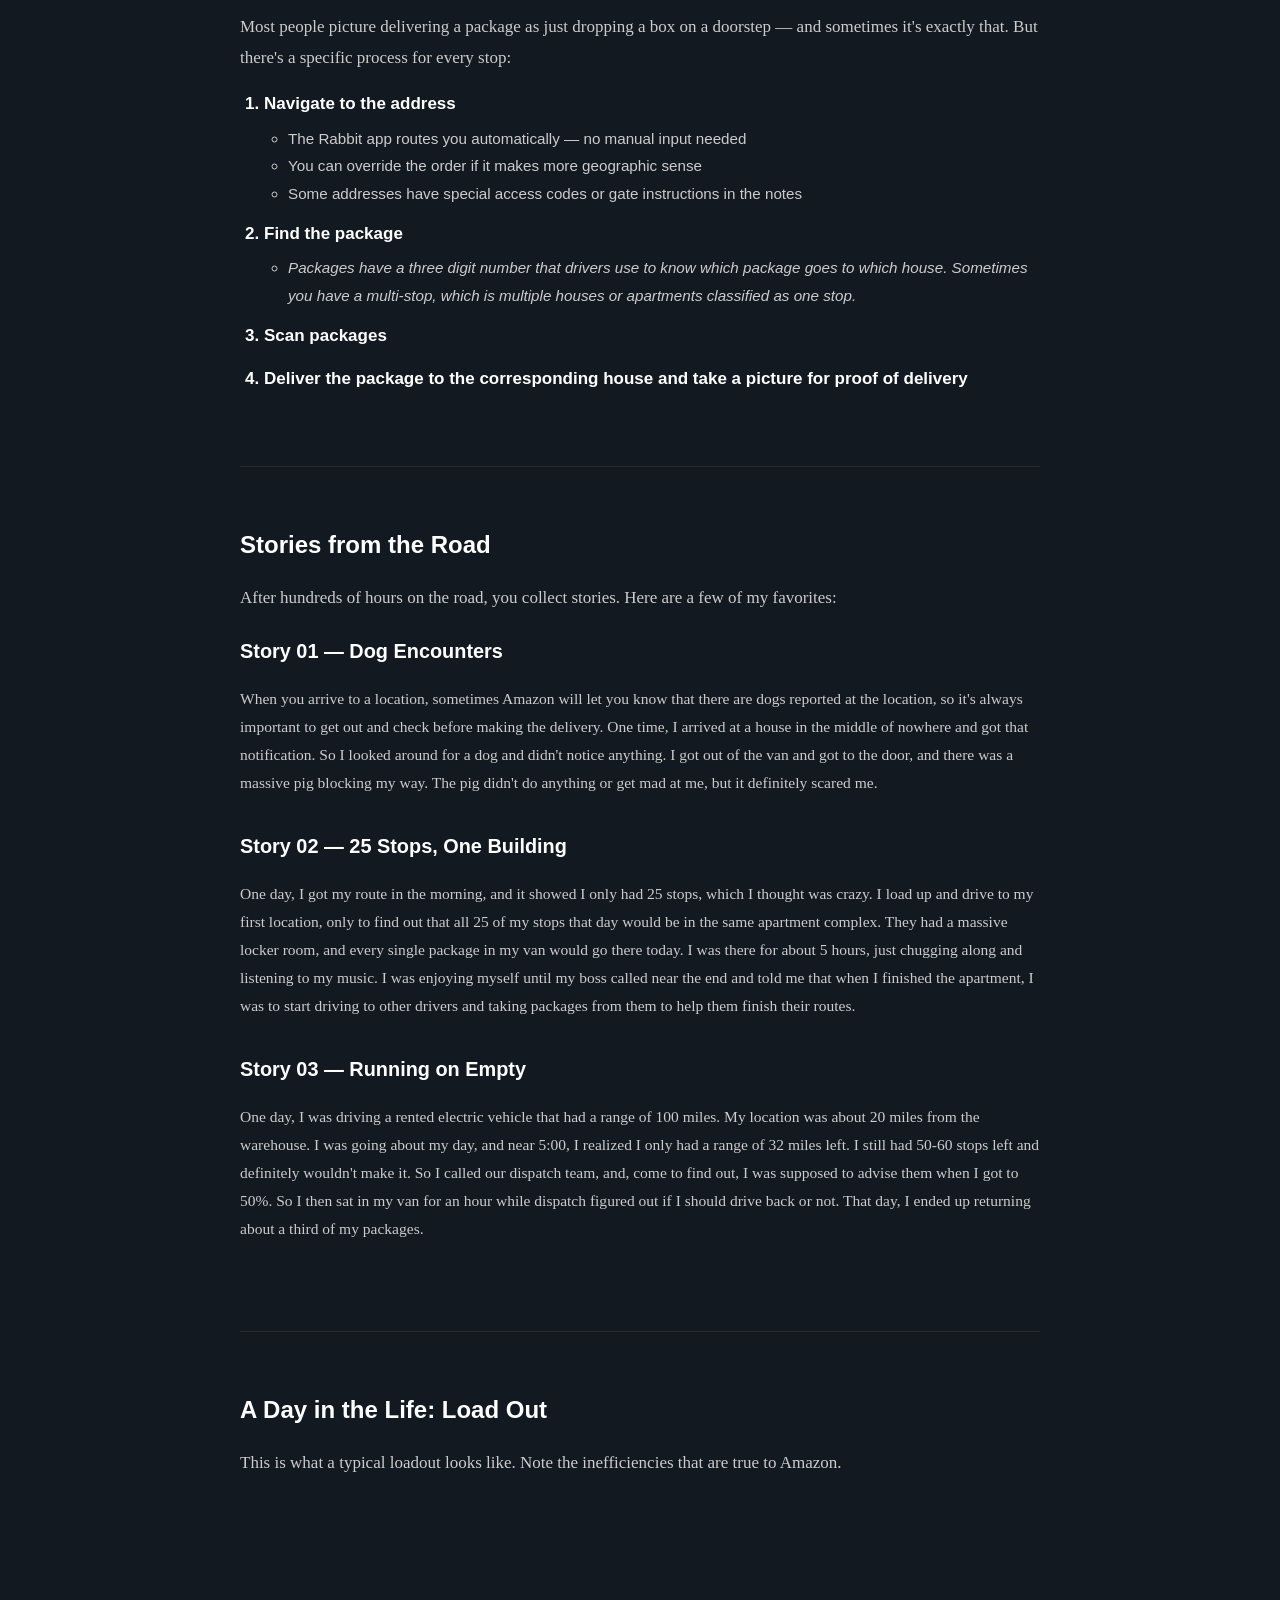
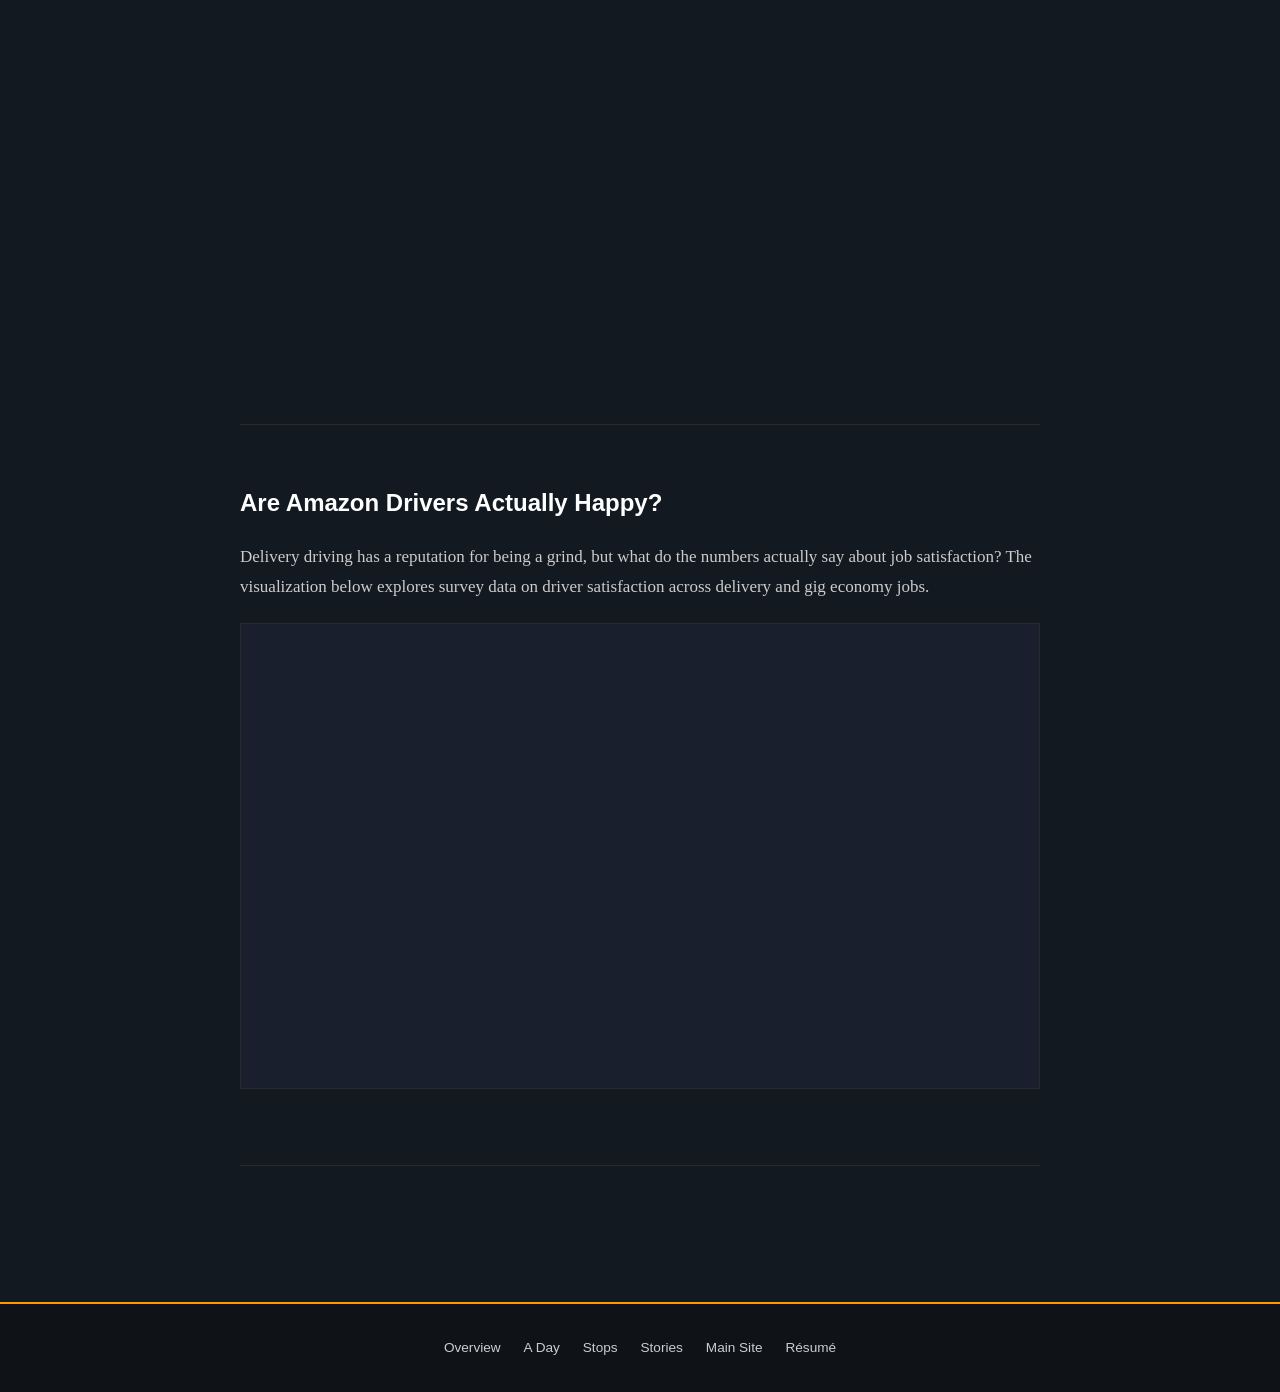
==== commit c263fe09: "Update blog.html" ====
--- a/blog.html
+++ b/blog.html
@@ -12,7 +12,7 @@
   <!-- Navigation Bar -->
   <div id="top-nav">
     <div class="nav-inner">
-      <div class="nav-logo">DriverDiaries</div>
+      <div class="nav-logo">My Blog</div>
       <nav>
         <a href="#overview">Overview</a>
         <a href="#typical-day">A Day</a>
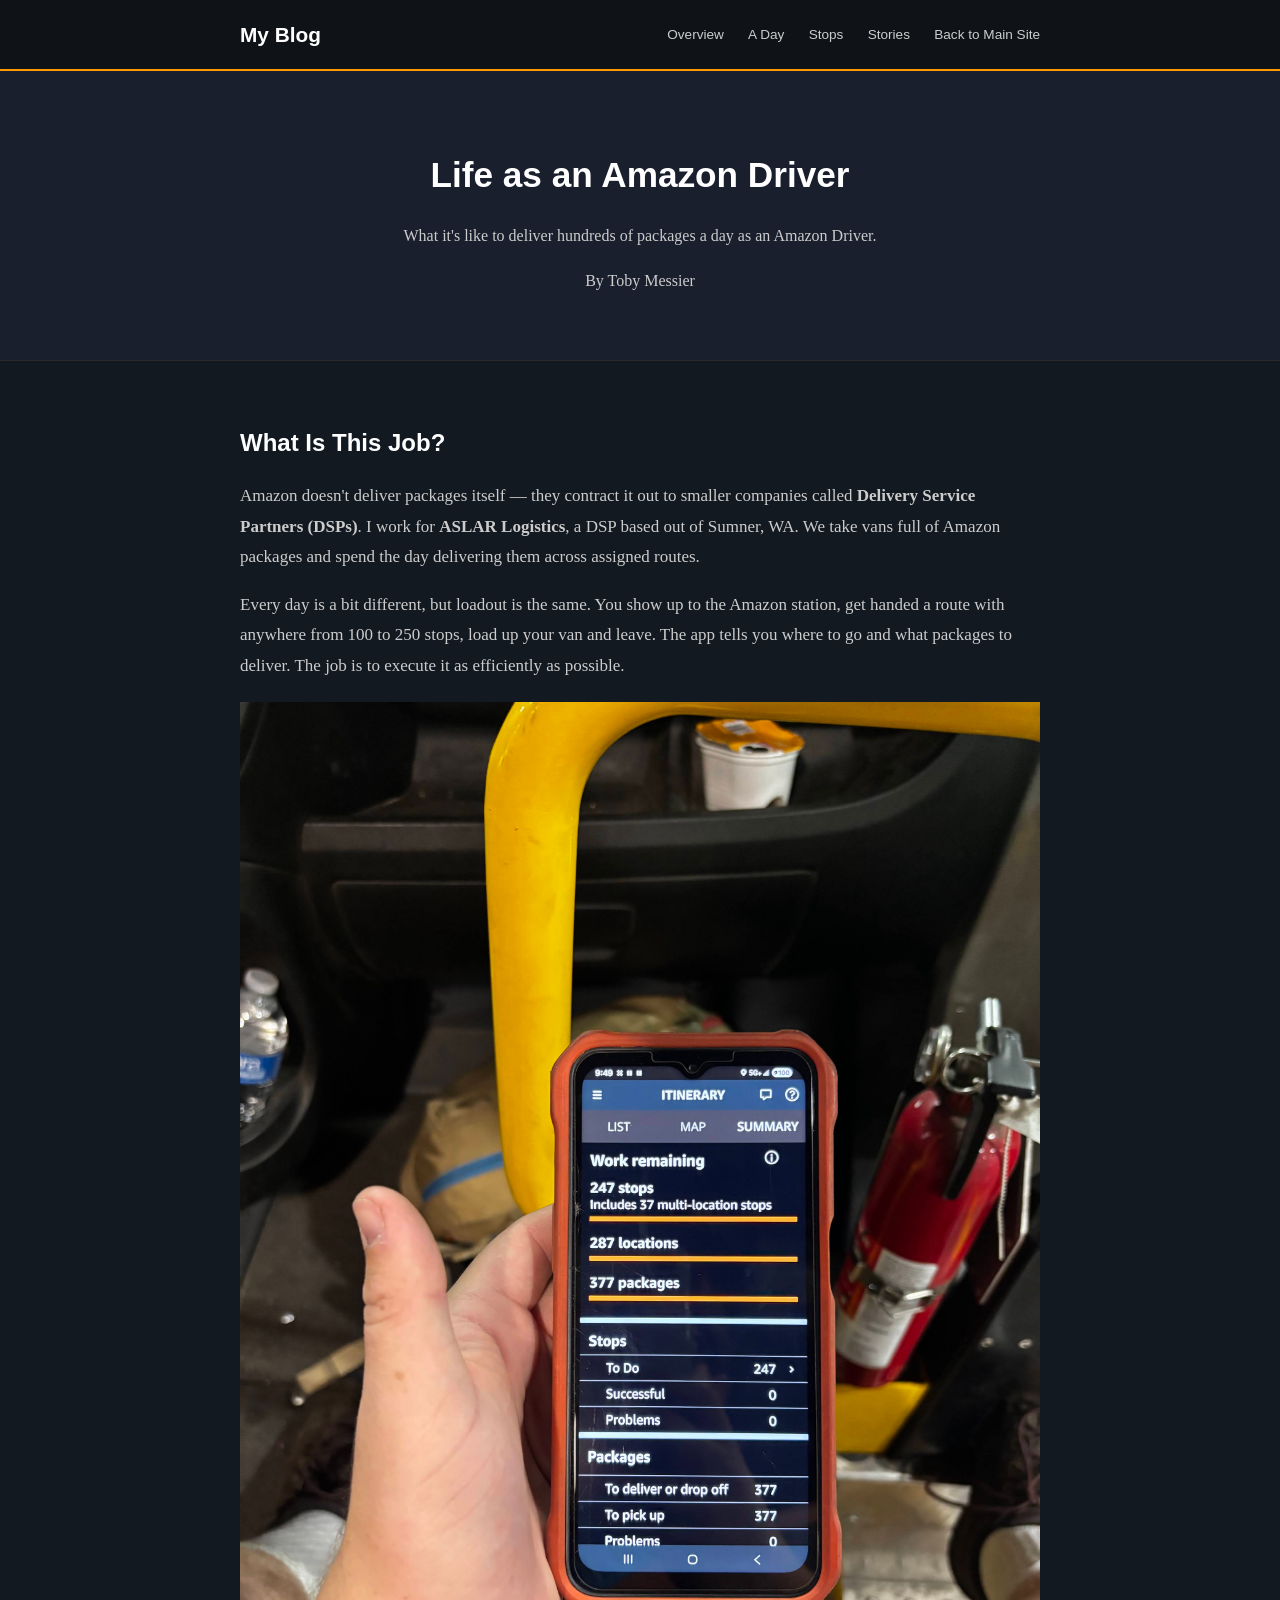
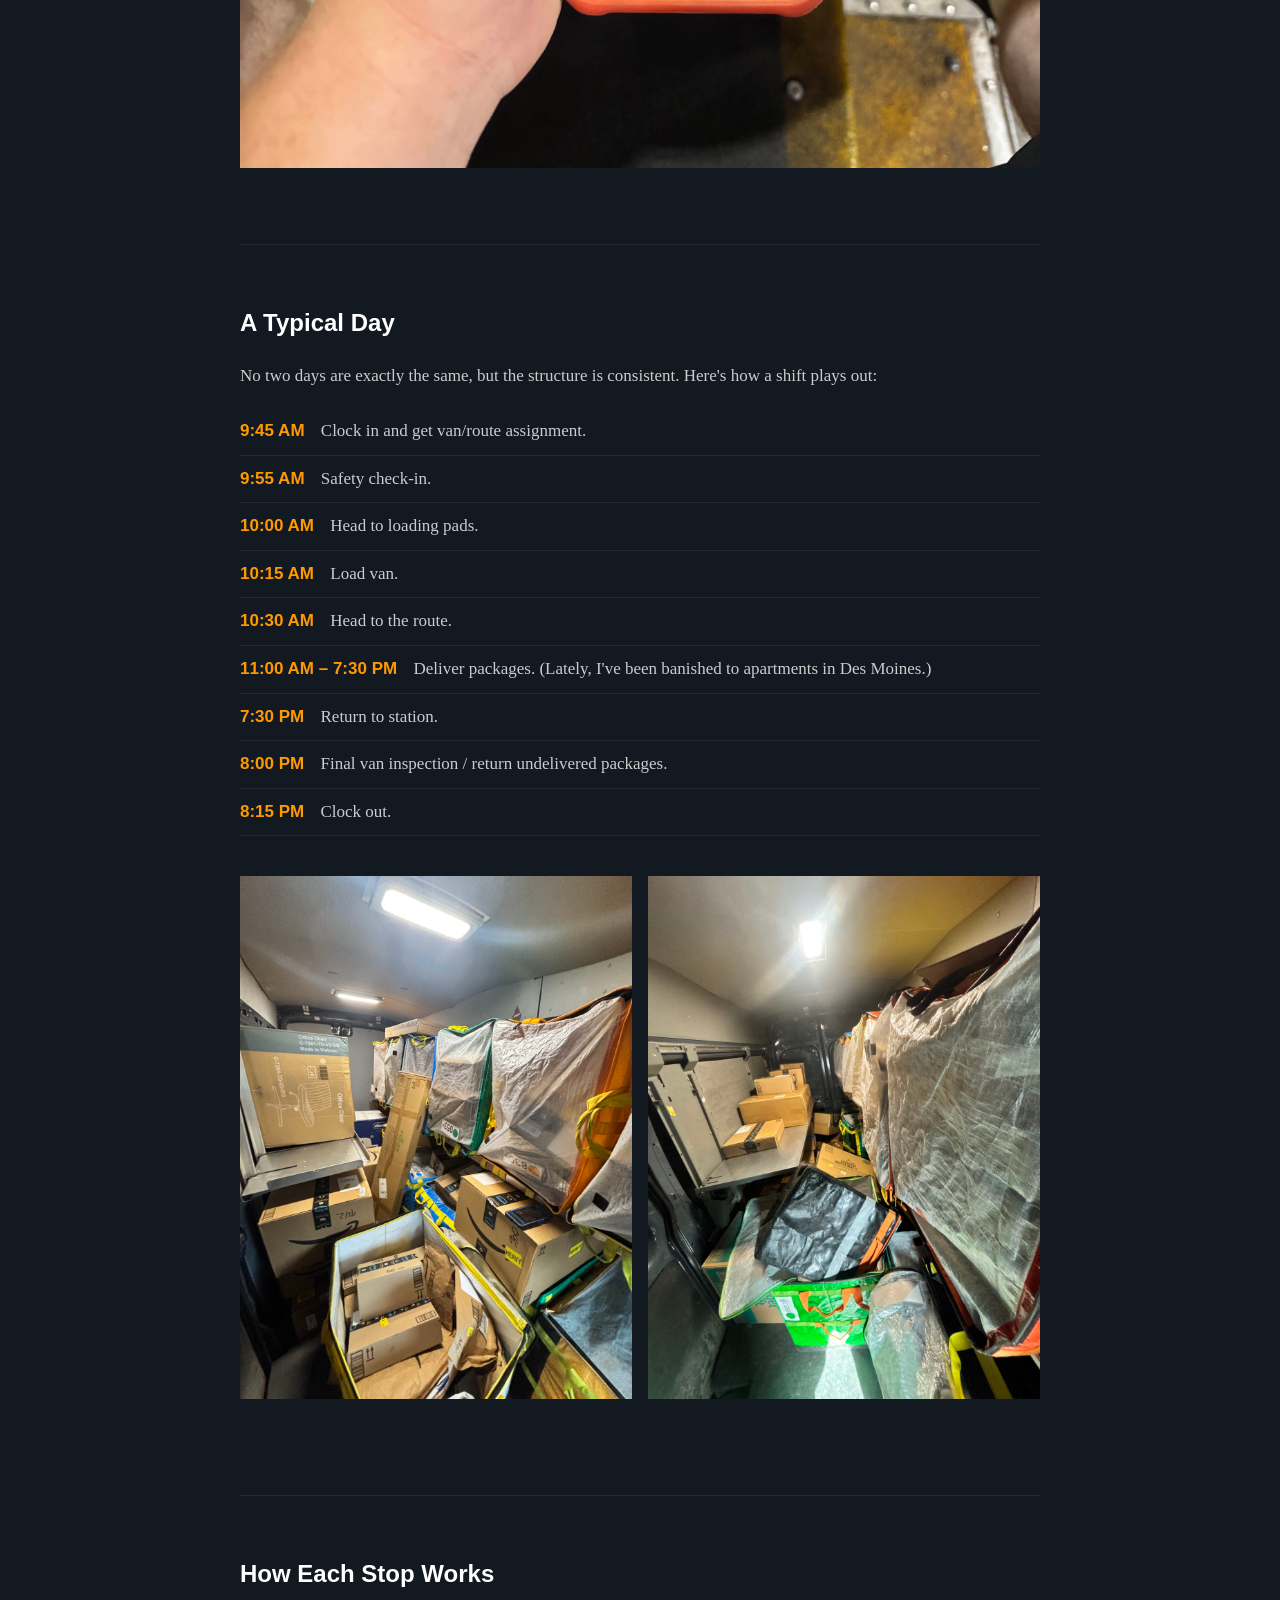
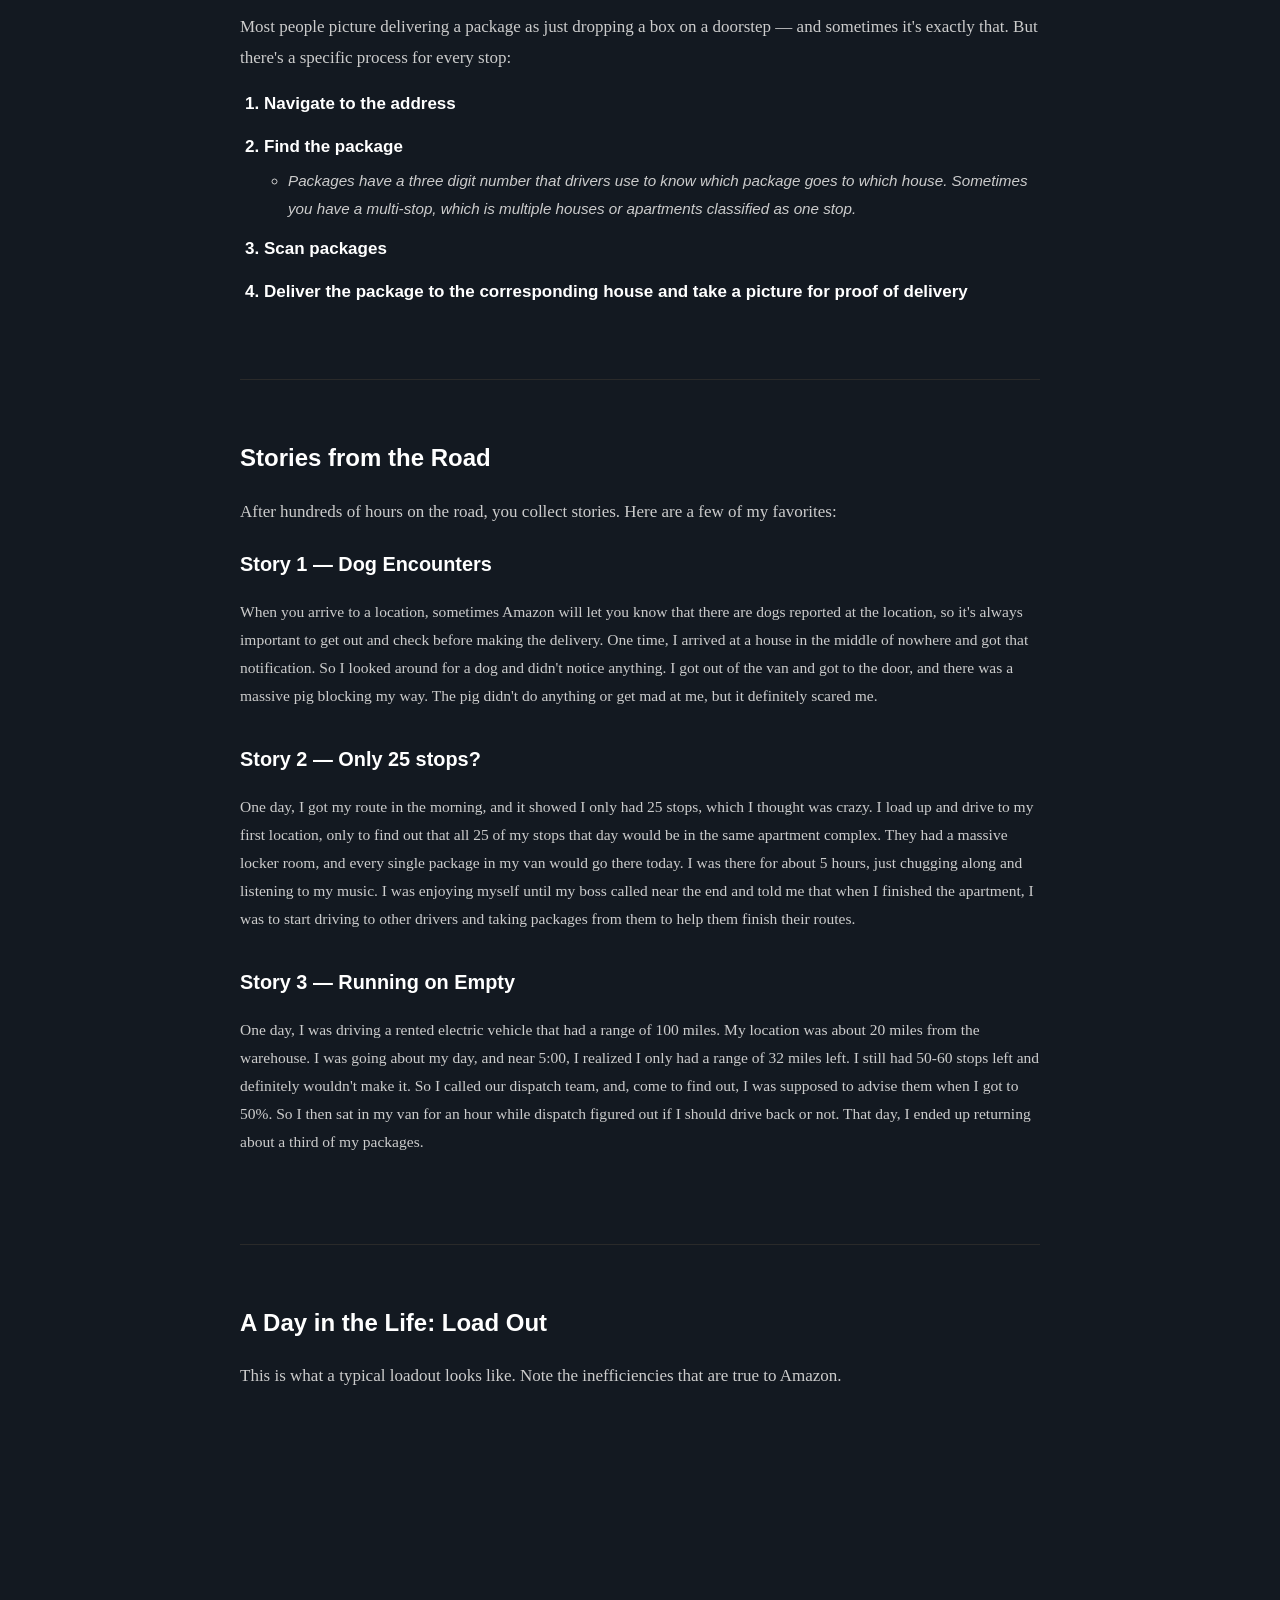
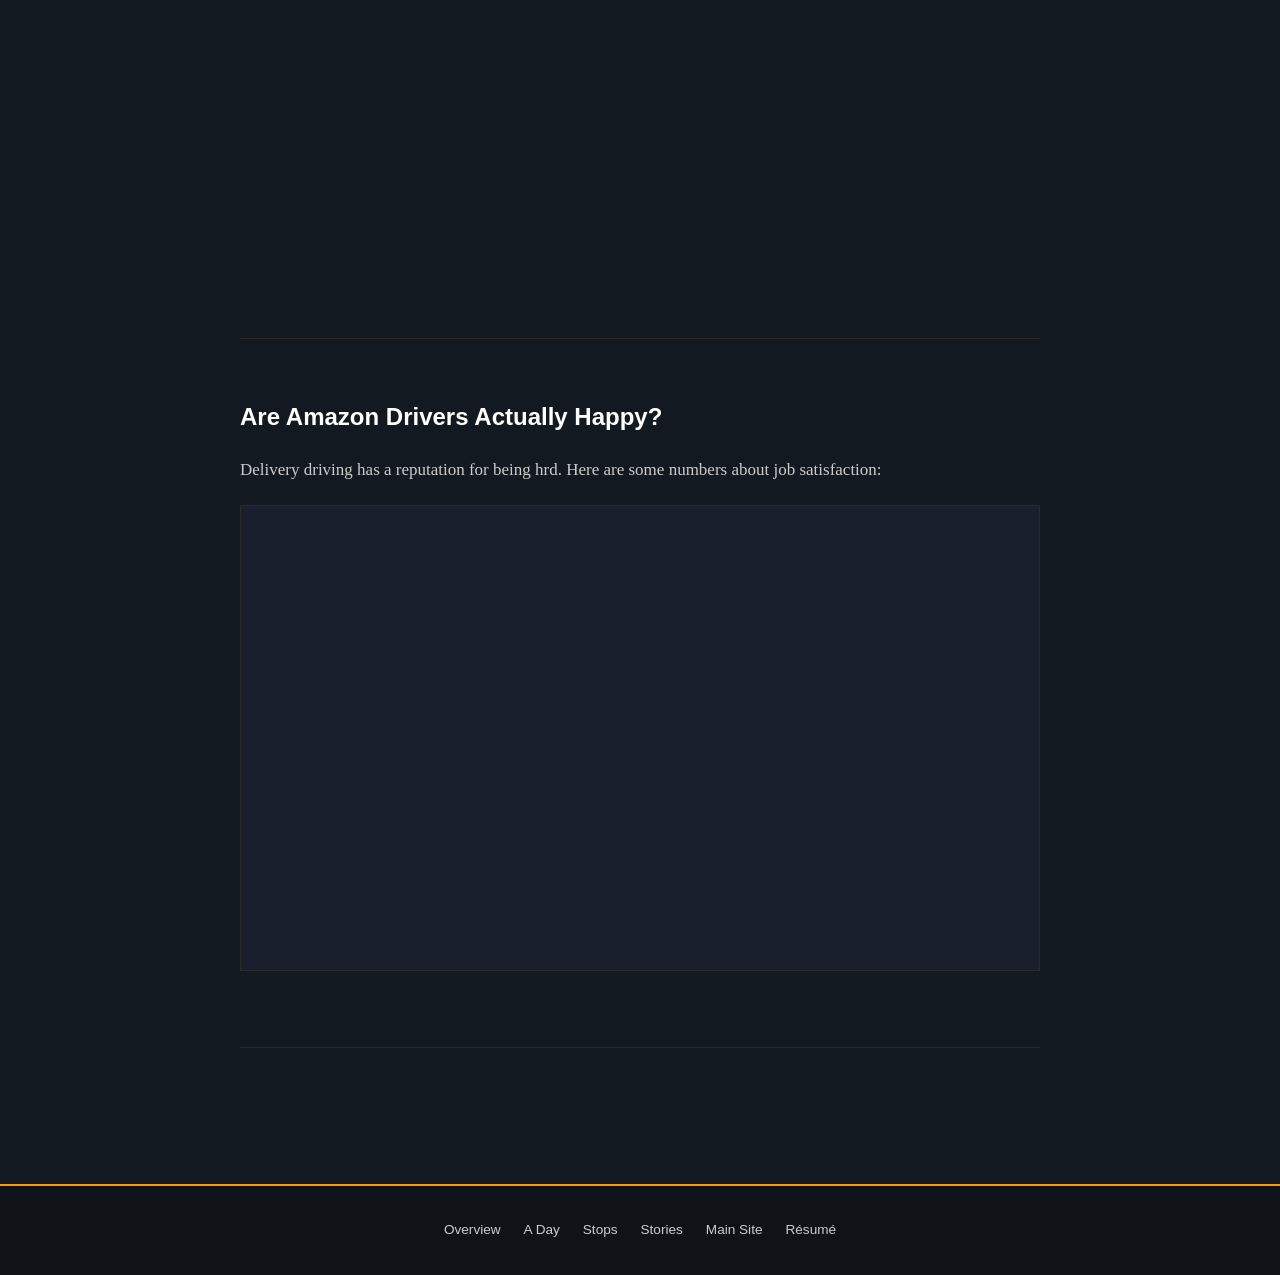
==== commit f65bca11: "Update blog.html" ====
--- a/blog.html
+++ b/blog.html
@@ -88,11 +88,6 @@
       <ol class="stop-steps">
         <li>
           Navigate to the address
-          <ul>
-            <li>The Rabbit app routes you automatically — no manual input needed</li>
-            <li>You can override the order if it makes more geographic sense</li>
-            <li>Some addresses have special access codes or gate instructions in the notes</li>
-          </ul>
         </li>
         <li>
           Find the package
@@ -112,7 +107,7 @@
       <p>After hundreds of hours on the road, you collect stories. Here are a few of my favorites:</p>
 
       <div class="anecdote-card">
-        <h3>Story 01 — Dog Encounters</h3>
+        <h3>Story 1 — Dog Encounters</h3>
         <p>
           When you arrive to a location, sometimes Amazon will let you know that there are dogs
           reported at the location, so it's always important to get out and check before making
@@ -124,7 +119,7 @@
       </div>
 
       <div class="anecdote-card">
-        <h3>Story 02 — 25 Stops, One Building</h3>
+        <h3>Story 2 — Only 25 stops?</h3>
         <p>
           One day, I got my route in the morning, and it showed I only had 25 stops, which I
           thought was crazy. I load up and drive to my first location, only to find out that
@@ -138,7 +133,7 @@
       </div>
 
       <div class="anecdote-card">
-        <h3>Story 03 — Running on Empty</h3>
+        <h3>Story 3 — Running on Empty</h3>
         <p>
           One day, I was driving a rented electric vehicle that had a range of 100 miles. My
           location was about 20 miles from the warehouse. I was going about my day, and near
@@ -171,12 +166,9 @@
     <div class="blog-section" id="data">
       <h2>Are Amazon Drivers Actually Happy?</h2>
       <p>
-        Delivery driving has a reputation for being a grind, but what do the numbers actually
-        say about job satisfaction? The visualization below explores survey data on driver
-        satisfaction across delivery and gig economy jobs.
+        Delivery driving has a reputation for being hrd. Here are some numbers about job satisfaction:
       </p>
       <div class="tableau-wrapper">
-        <!-- Paste your Tableau embed code here -->
         <p><div class='tableauPlaceholder' id='viz1776216250487' style='position: relative'><noscript><a href='#'><img alt='Job satisfaction ' src='https:&#47;&#47;public.tableau.com&#47;static&#47;images&#47;Jo&#47;JobSatisfaction_16388187468810&#47;JobSatisfaction&#47;1_rss.png' style='border: none' /></a></noscript><object class='tableauViz'  style='display:none;'><param name='host_url' value='https%3A%2F%2Fpublic.tableau.com%2F' /> <param name='embed_code_version' value='3' /> <param name='site_root' value='' /><param name='name' value='JobSatisfaction_16388187468810&#47;JobSatisfaction' /><param name='tabs' value='no' /><param name='toolbar' value='yes' /><param name='static_image' value='https:&#47;&#47;public.tableau.com&#47;static&#47;images&#47;Jo&#47;JobSatisfaction_16388187468810&#47;JobSatisfaction&#47;1.png' /> <param name='animate_transition' value='yes' /><param name='display_static_image' value='yes' /><param name='display_spinner' value='yes' /><param name='display_overlay' value='yes' /><param name='display_count' value='yes' /><param name='language' value='en-US' /></object></div>                <script type='text/javascript'>                    var divElement = document.getElementById('viz1776216250487');                    var vizElement = divElement.getElementsByTagName('object')[0];                    if ( divElement.offsetWidth > 800 ) { vizElement.style.width='100%';vizElement.style.height=(divElement.offsetWidth*0.75)+'px';} else if ( divElement.offsetWidth > 500 ) { vizElement.style.width='100%';vizElement.style.height=(divElement.offsetWidth*0.75)+'px';} else { vizElement.style.width='100%';vizElement.style.height='727px';}                     var scriptElement = document.createElement('script');                    scriptElement.src = 'https://public.tableau.com/javascripts/api/viz_v1.js';                    vizElement.parentNode.insertBefore(scriptElement, vizElement);                </script></p>
       </div>
     </div>
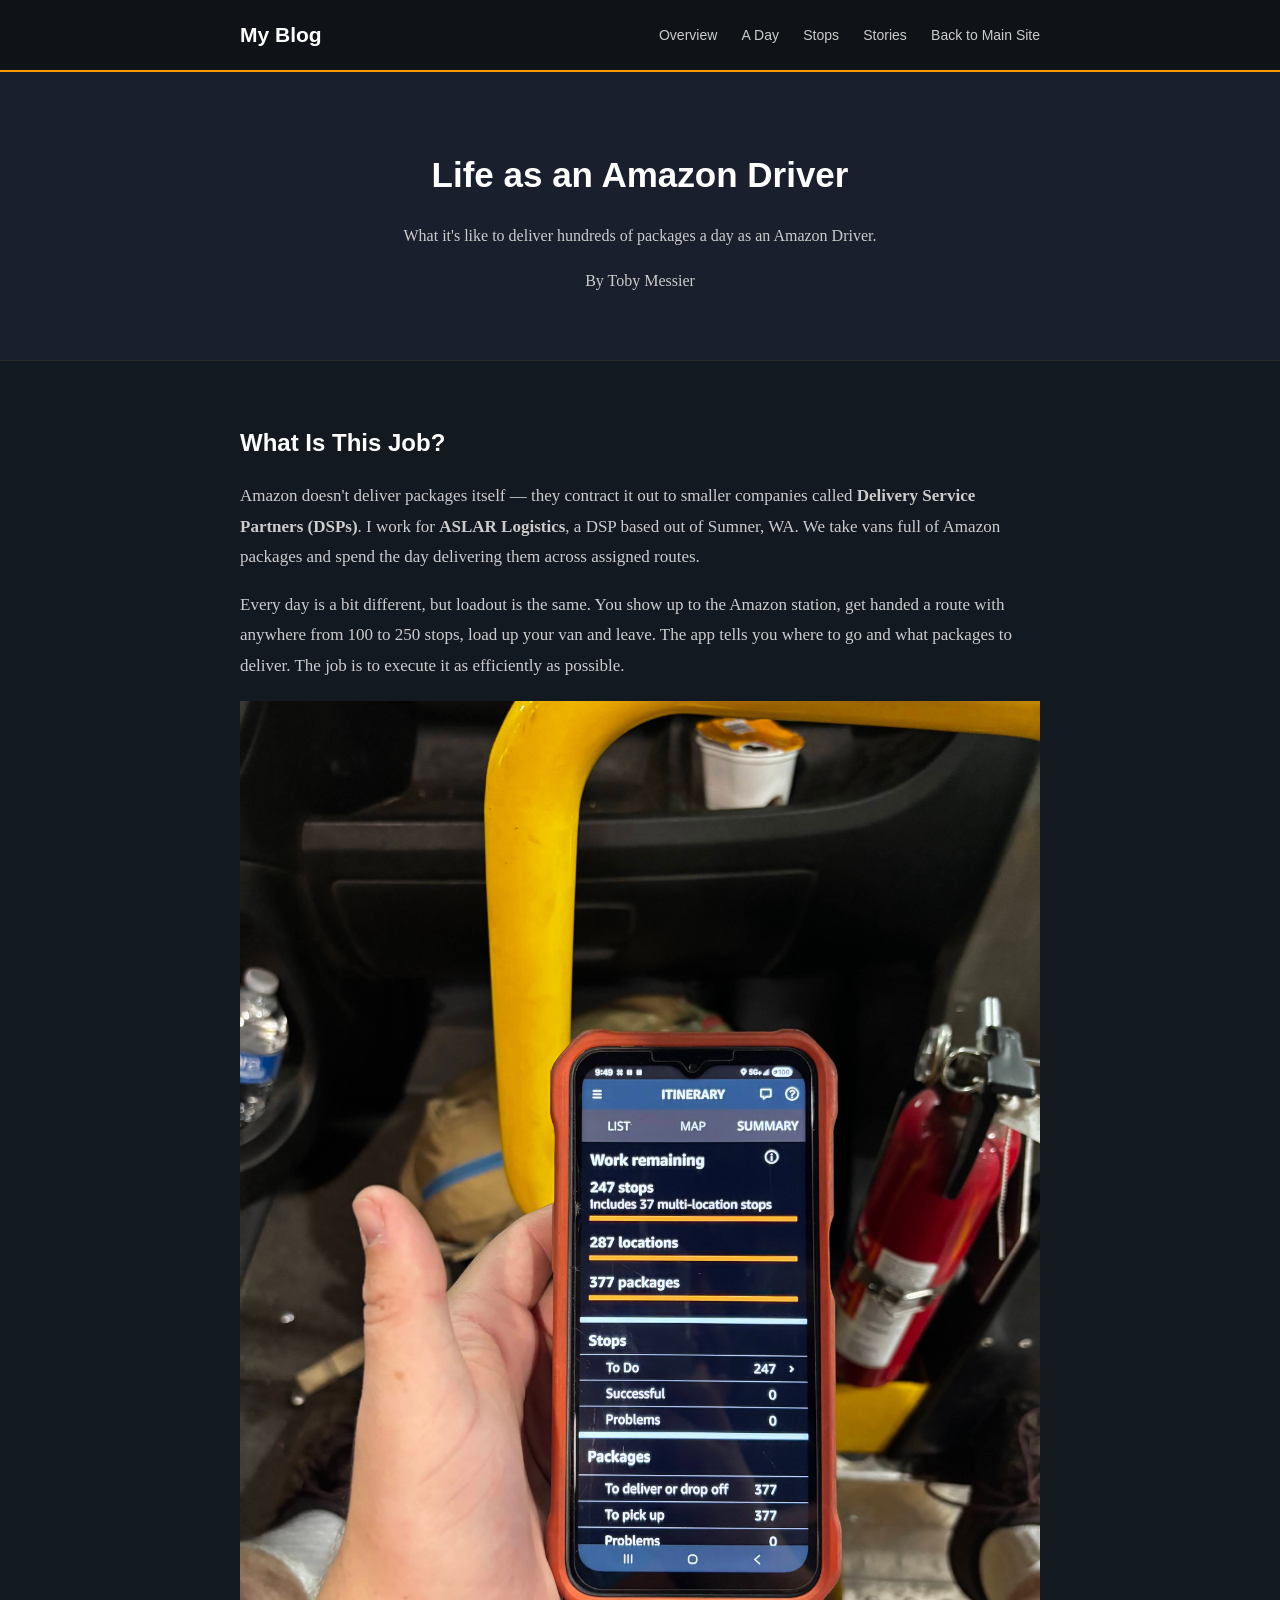
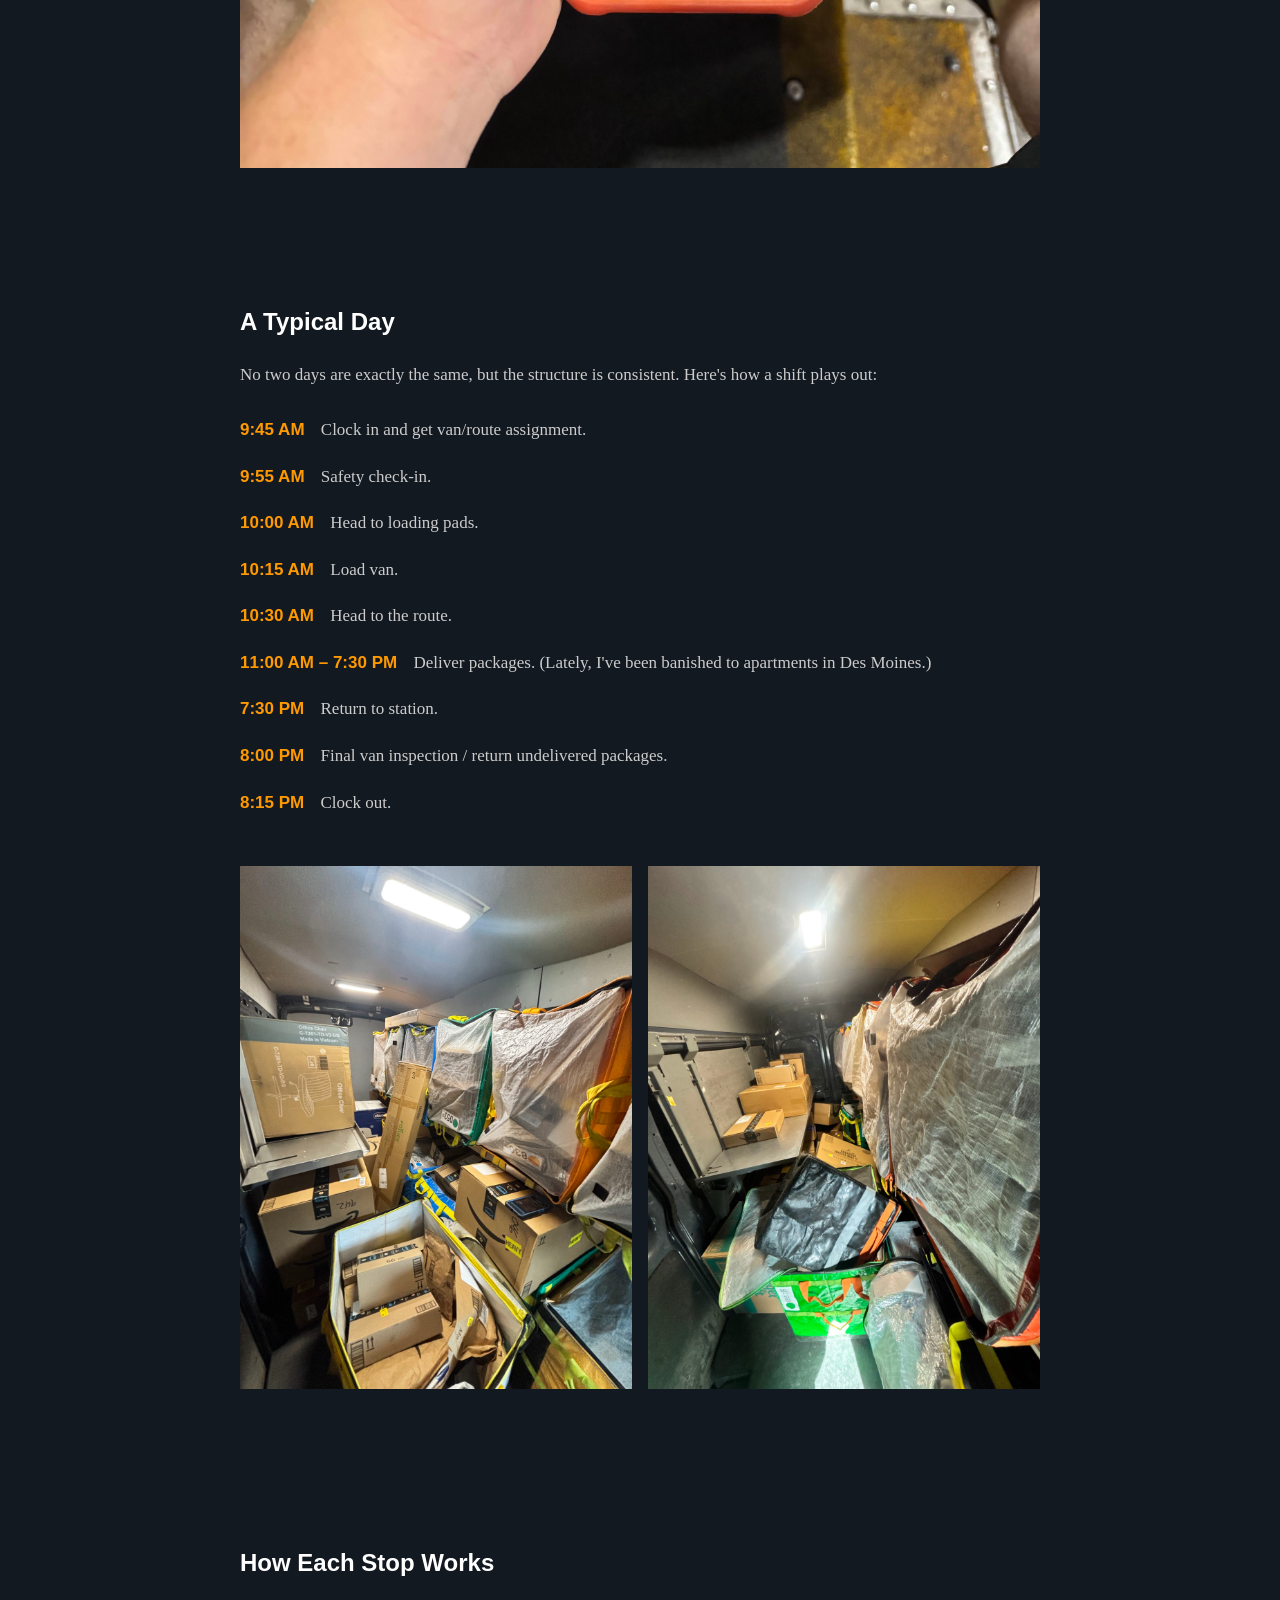
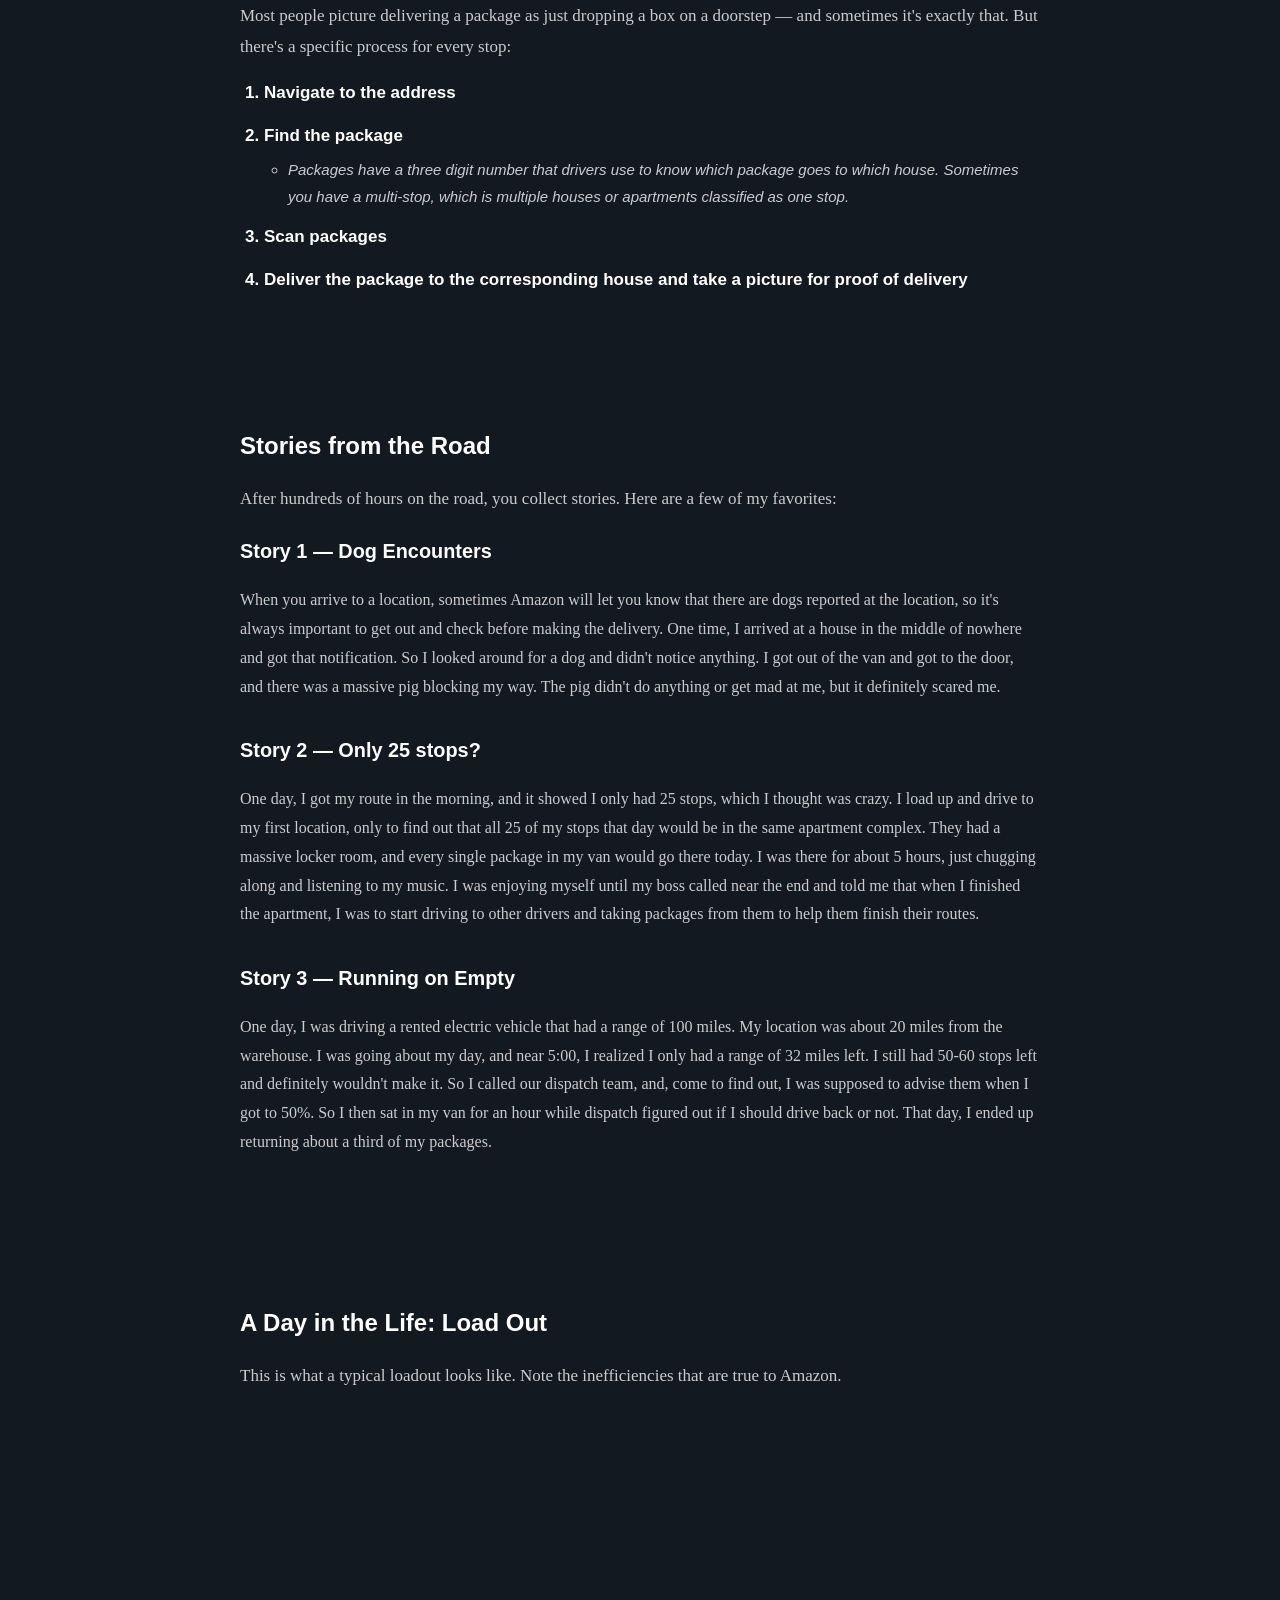
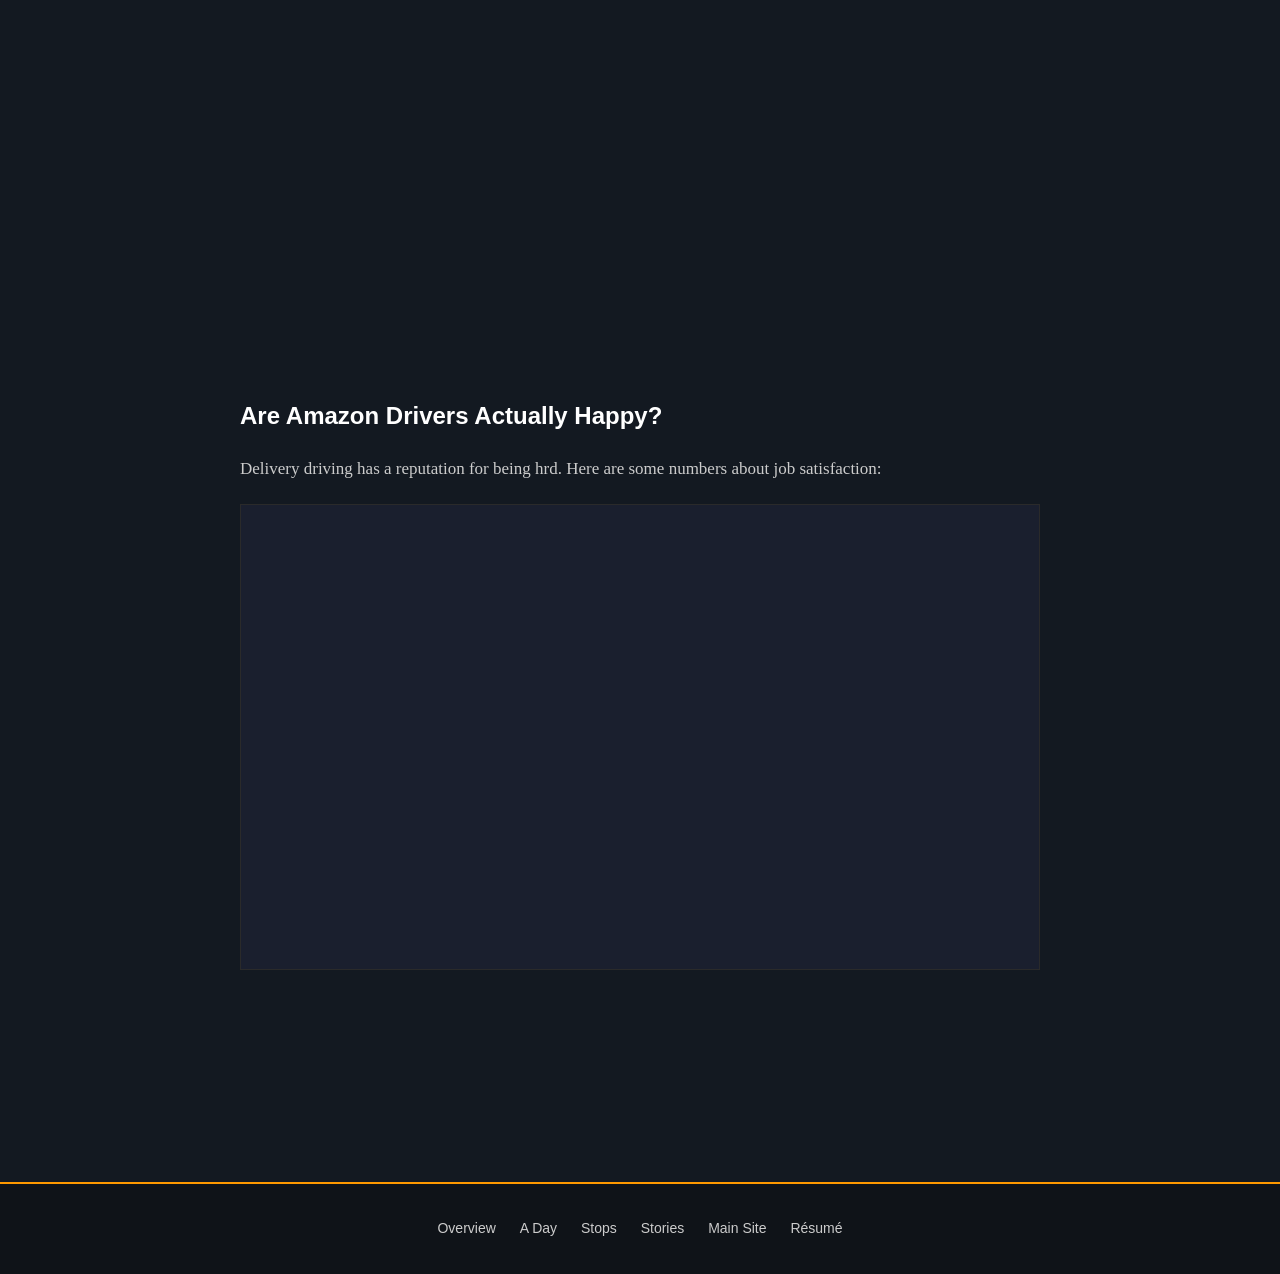
==== commit 9f2511d3: "Update blog.html" ====
--- a/blog.html
+++ b/blog.html
@@ -17,7 +17,7 @@
         <a href="#overview">Overview</a>
         <a href="#typical-day">A Day</a>
         <a href="#how-stops-work">Stops</a>
-        <a href="#anecdotes">Stories</a>
+        <a href="#storys">Stories</a>
         <a href="index.html">Back to Main Site</a>
       </nav>
     </div>
@@ -102,11 +102,11 @@
 
 
     <!-- Stories Section -->
-    <div class="blog-section" id="anecdotes">
+    <div class="blog-section" id="storys">
       <h2>Stories from the Road</h2>
       <p>After hundreds of hours on the road, you collect stories. Here are a few of my favorites:</p>
 
-      <div class="anecdote-card">
+      <div class="story-card">
         <h3>Story 1 — Dog Encounters</h3>
         <p>
           When you arrive to a location, sometimes Amazon will let you know that there are dogs
@@ -118,7 +118,7 @@
         </p>
       </div>
 
-      <div class="anecdote-card">
+      <div class="story-card">
         <h3>Story 2 — Only 25 stops?</h3>
         <p>
           One day, I got my route in the morning, and it showed I only had 25 stops, which I
@@ -132,7 +132,7 @@
         </p>
       </div>
 
-      <div class="anecdote-card">
+      <div class="story-card">
         <h3>Story 3 — Running on Empty</h3>
         <p>
           One day, I was driving a rented electric vehicle that had a range of 100 miles. My
@@ -182,7 +182,7 @@
     <a href="#overview">Overview</a>
     <a href="#typical-day">A Day</a>
     <a href="#how-stops-work">Stops</a>
-    <a href="#anecdotes">Stories</a>
+    <a href="#storys">Stories</a>
     <a href="index.html">Main Site</a>
     <a href="resume.html">Résumé</a>
   </div>
--- a/blog-style.css
+++ b/blog-style.css
@@ -1,6 +1,3 @@
-/* Blog Stylesheet */
-
-
 /* Body */
 body {
   background-color: #131921;
@@ -17,7 +14,7 @@
 #top-nav {
   background-color: #0f1318;
   border-bottom: 2px solid #FF9900;
-  padding: 1rem 2rem;
+  padding: 16px 32px;
 }
 
 .nav-inner {
@@ -31,15 +28,15 @@
 .nav-logo {
   color: white;
   font-family: Arial, sans-serif;
-  font-size: 1.3rem;
+  font-size: 21px;
   font-weight: bold;
 }
 
 #top-nav nav a {
   color: #cccccc;
   font-family: Arial, sans-serif;
-  font-size: 0.85rem;
-  margin-left: 1.25rem;
+  font-size: 14px;
+  margin-left: 20px;
   text-decoration: none;
 }
 
@@ -51,21 +48,21 @@
 /* Page Header */
 #blog-header {
   background-color: #1a1f2e;
-  padding: 3rem 2rem;
+  padding: 48px 32px;
   text-align: center;
   border-bottom: 1px solid #2a2a2a;
 }
 
 #blog-header h1 {
   font-family: Arial, sans-serif;
-  font-size: 2.2rem;
-  color: white;
-  margin-bottom: 0.75rem;
+  font-size: 35px;
+  color: white;
+  margin-bottom: 12px;
 }
 
 #blog-header p {
   color: #cccccc;
-  font-size: 1rem;
+  font-size: 16px;
 }
 
 
@@ -73,26 +70,25 @@
 #main-content {
   max-width: 800px;
   margin: 0 auto;
-  padding: 2.5rem 2rem 5rem;
+  padding: 40px 32px 80px;
 }
 
 
 /* Blog Sections */
 .blog-section {
-  margin-bottom: 3.5rem;
-  padding-bottom: 3.5rem;
-  border-bottom: 1px solid #2a2a2a;
+  margin-bottom: 56px;
+  padding-bottom: 56px;
 }
 
 .blog-section h2 {
   font-family: Arial, sans-serif;
-  font-size: 1.5rem;
-  color: white;
-  margin-bottom: 1rem;
+  font-size: 24px;
+  color: white;
+  margin-bottom: 16px;
 }
 
 .blog-section p {
-  margin-bottom: 1rem;
+  margin-bottom: 16px;
 }
 
 
@@ -100,14 +96,14 @@
 .blog-img {
   width: 100%;
   display: block;
-  margin: 1.25rem 0;
+  margin: 20px 0;
 }
 
 .img-row {
   display: grid;
   grid-template-columns: 1fr 1fr;
-  gap: 1rem;
-  margin: 1.25rem 0;
+  gap: 16px;
+  margin: 20px 0;
 }
 
 
@@ -115,60 +111,59 @@
 .schedule-list {
   list-style: none;
   padding: 0;
-  margin: 1rem 0;
+  margin: 16px 0;
 }
 
 .schedule-list li {
-  padding: 0.5rem 0;
-  border-bottom: 1px solid #2a2a2a;
+  padding: 8px 0;
 }
 
 .schedule-list li span.time {
   font-family: Arial, sans-serif;
   font-weight: bold;
   color: #FF9900;
-  margin-right: 0.75rem;
+  margin-right: 12px;
 }
 
 
 /* How Each Stop Works List */
 .stop-steps {
-  padding-left: 1.5rem;
-  margin: 1rem 0;
+  padding-left: 24px;
+  margin: 16px 0;
 }
 
 .stop-steps > li {
   color: white;
   font-family: Arial, sans-serif;
   font-weight: bold;
-  margin-bottom: 0.75rem;
+  margin-bottom: 12px;
 }
 
 .stop-steps ul {
-  padding-left: 1.5rem;
-  margin-top: 0.3rem;
+  padding-left: 24px;
+  margin-top: 5px;
 }
 
 .stop-steps ul li {
   color: #cccccc;
   font-weight: normal;
-  font-size: 0.95rem;
+  font-size: 15px;
 }
 
 
 /* Stories Section */
-.anecdote-card {
-  margin-bottom: 2rem;
-}
-
-.anecdote-card h3 {
-  font-family: Arial, sans-serif;
-  color: white;
-  margin-bottom: 0.5rem;
-}
-
-.anecdote-card p {
-  font-size: 0.97rem;
+.story-card {
+  margin-bottom: 32px;
+}
+
+.story-card h3 {
+  font-family: Arial, sans-serif;
+  color: white;
+  margin-bottom: 8px;
+}
+
+.story-card p {
+  font-size: 16px;
   color: #cccccc;
 }
 
@@ -179,7 +174,7 @@
   padding-bottom: 56.25%;
   height: 0;
   overflow: hidden;
-  margin: 1.25rem 0;
+  margin: 20px 0;
 }
 
 .video-wrapper iframe {
@@ -194,7 +189,7 @@
 
 /* Tableau Graph */
 .tableau-wrapper {
-  margin: 1.25rem 0;
+  margin: 20px 0;
   min-height: 400px;
   background-color: #1a1f2e;
   border: 1px solid #2a2a2a;
@@ -202,7 +197,7 @@
   align-items: center;
   justify-content: center;
   text-align: center;
-  padding: 2rem;
+  padding: 32px;
   color: #888888;
 }
 
@@ -211,15 +206,15 @@
 #blog-footer {
   background-color: #0f1318;
   border-top: 2px solid #FF9900;
-  padding: 2rem;
+  padding: 32px;
   text-align: center;
   font-family: Arial, sans-serif;
-  font-size: 0.85rem;
+  font-size: 14px;
 }
 
 #blog-footer a {
   color: #cccccc;
-  margin: 0 0.6rem;
+  margin: 0 10px;
   text-decoration: none;
 }
 
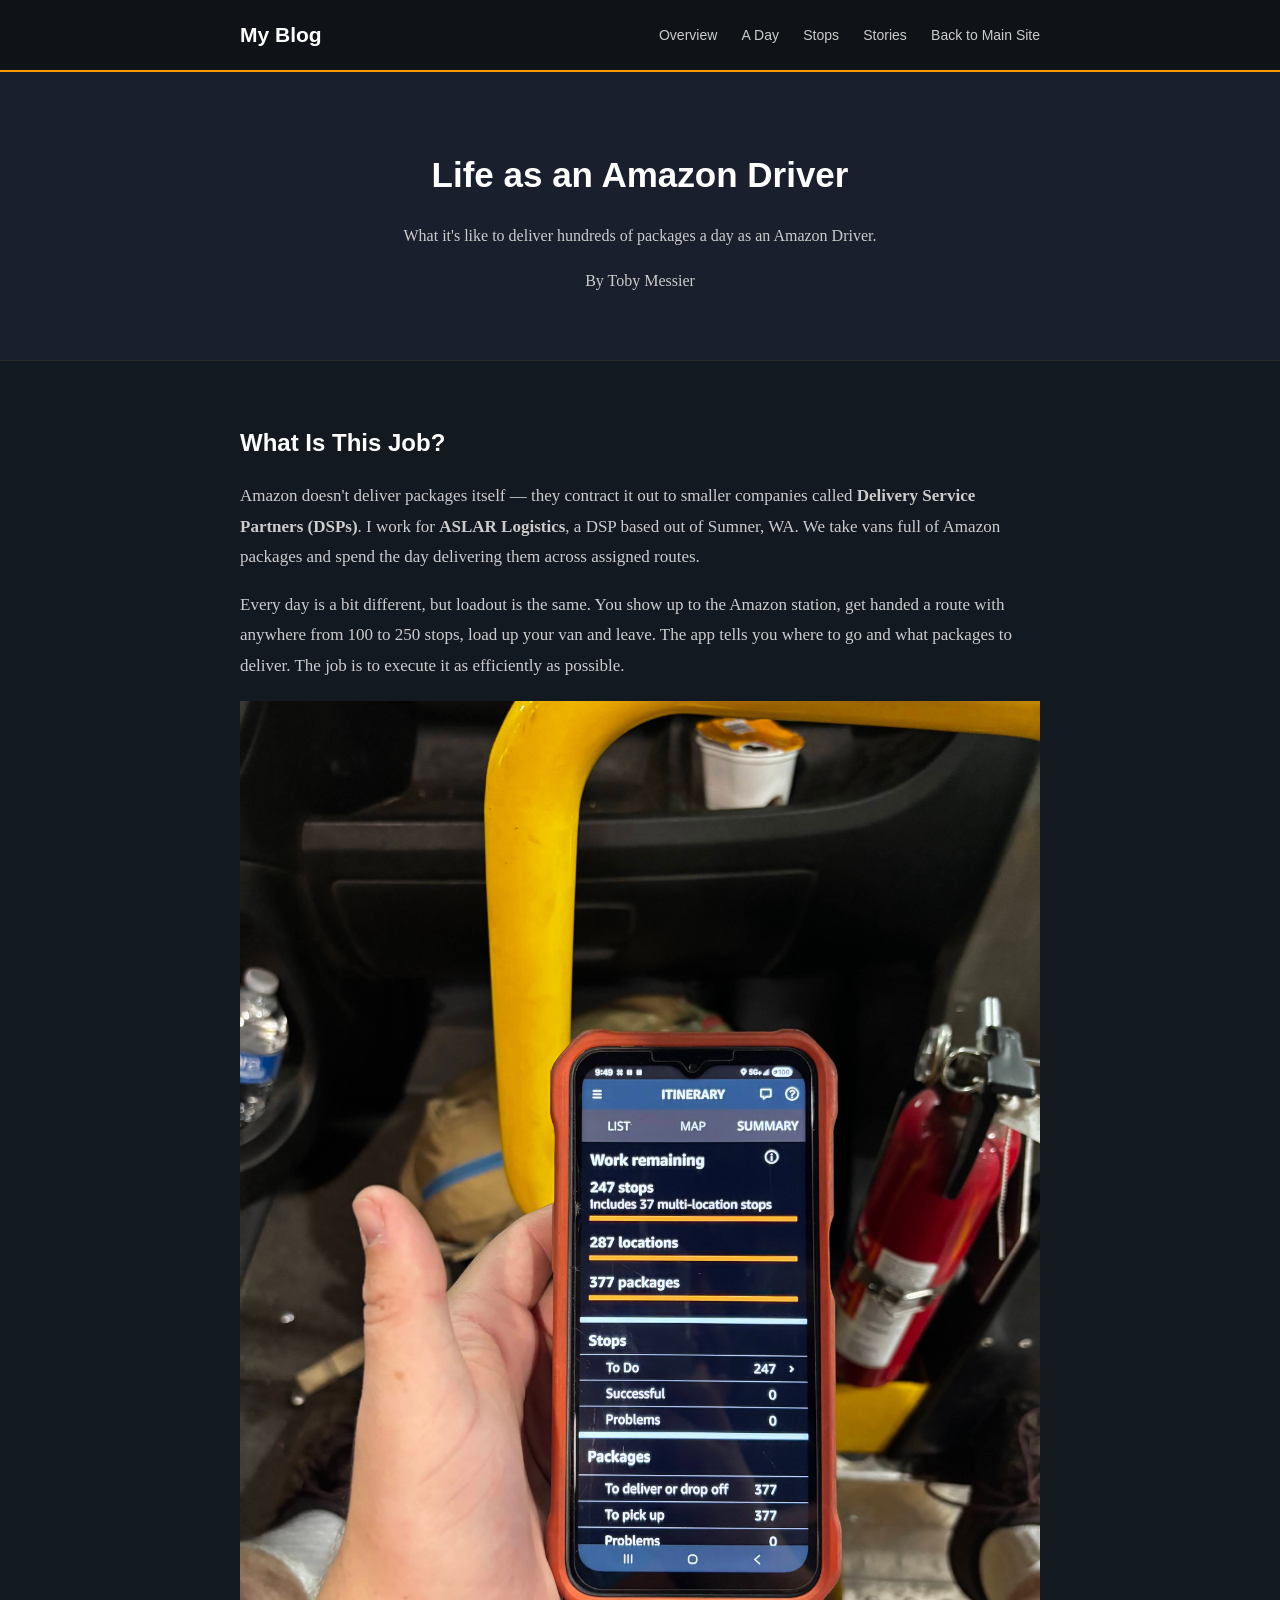
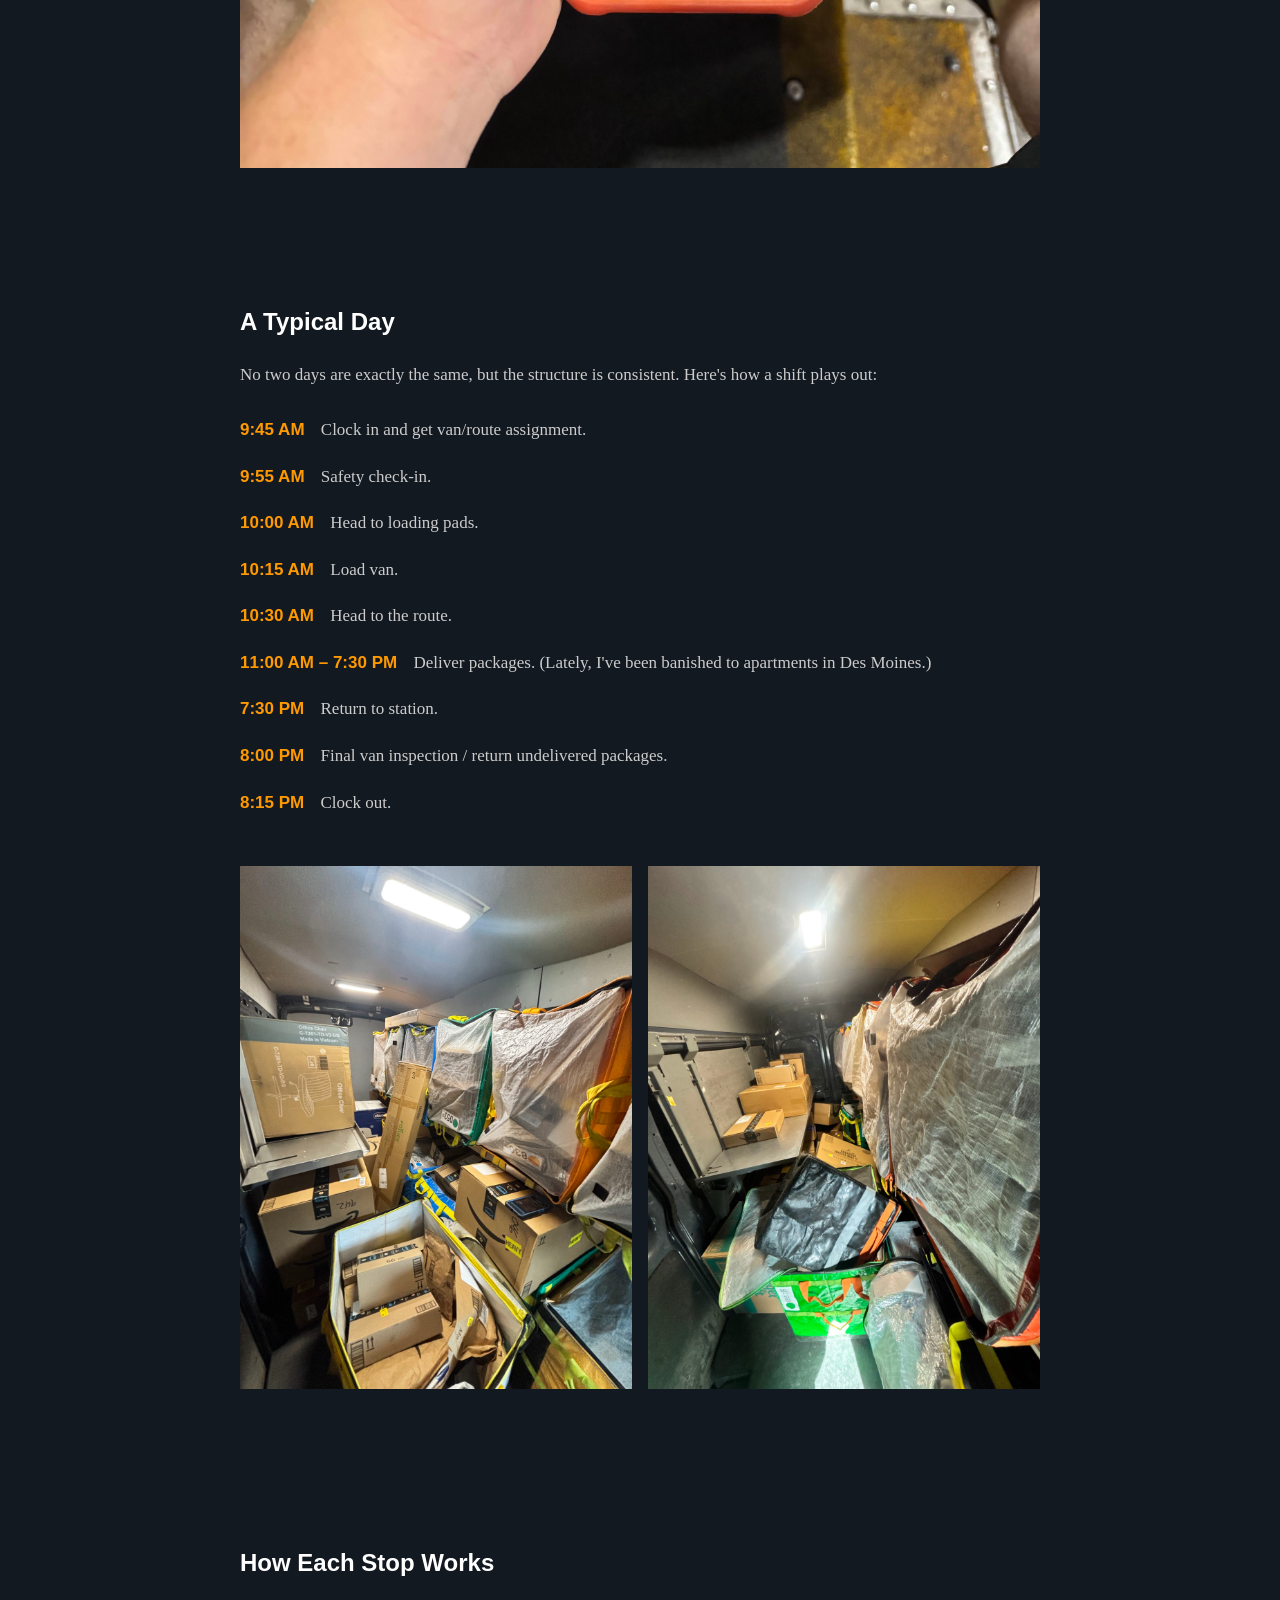
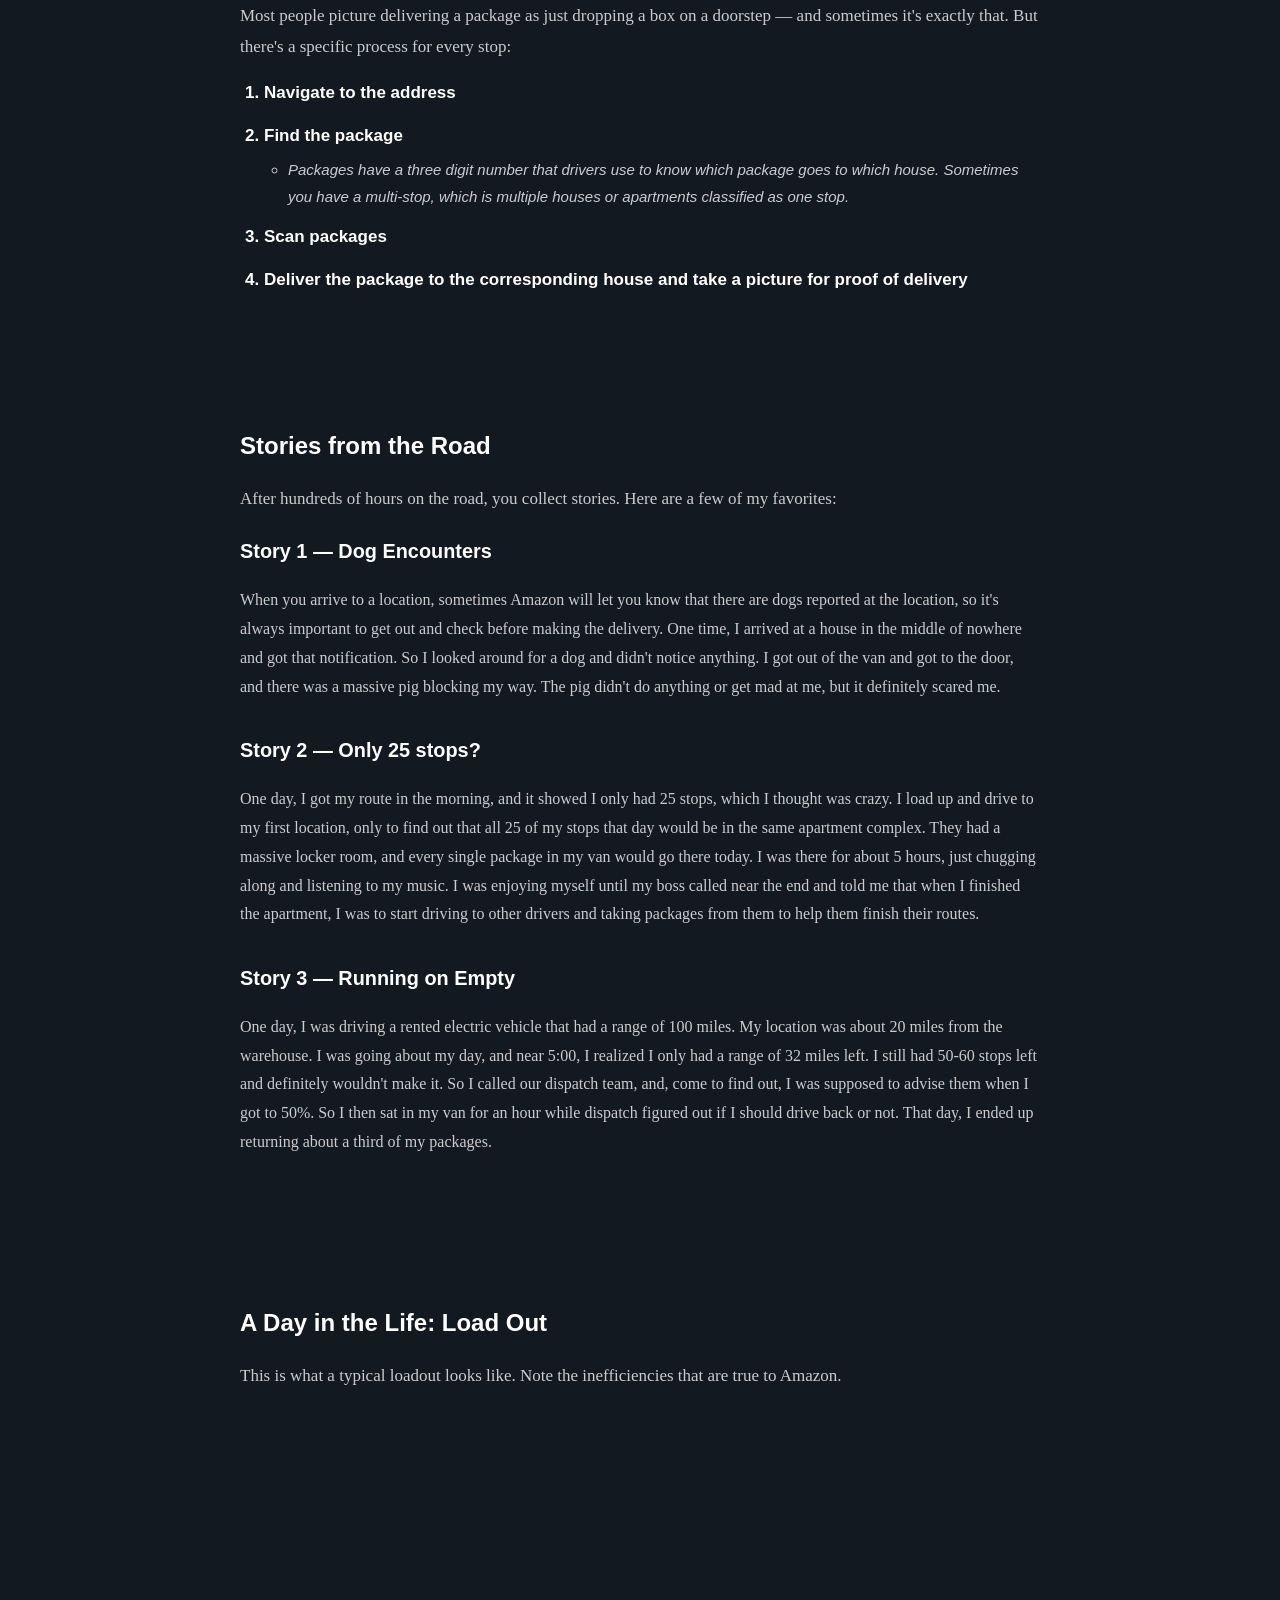
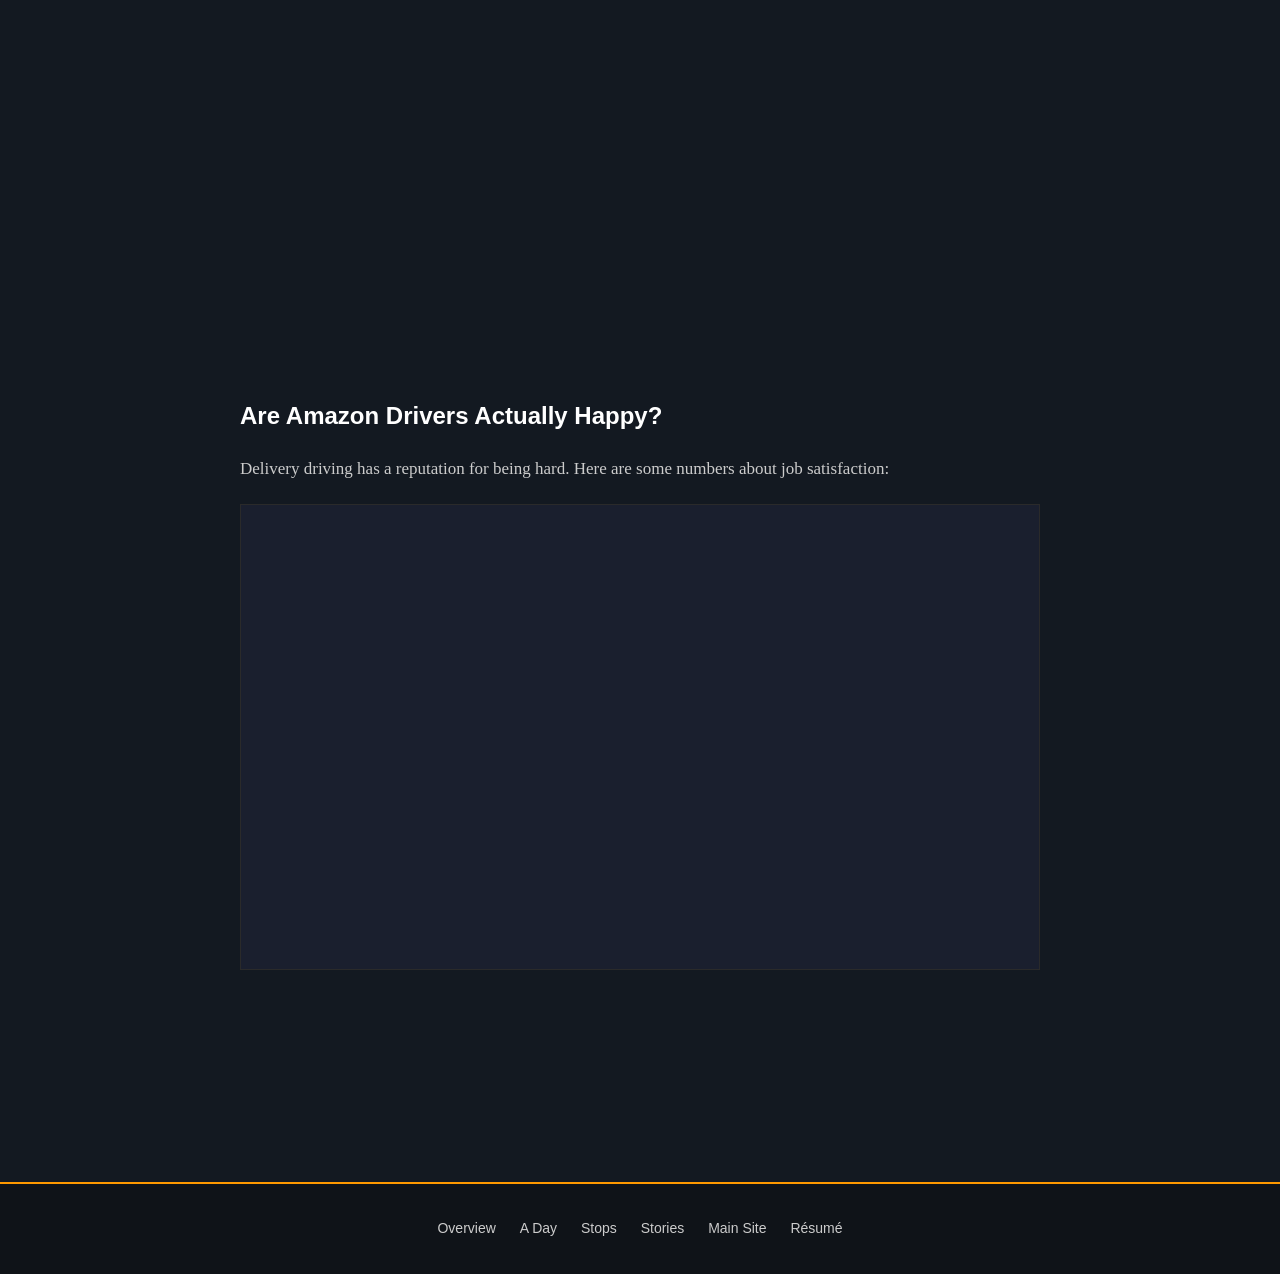
==== commit 7ff59be6: "Update blog.html" ====
--- a/blog.html
+++ b/blog.html
@@ -86,9 +86,7 @@
       <h2>How Each Stop Works</h2>
       <p>Most people picture delivering a package as just dropping a box on a doorstep — and sometimes it's exactly that. But there's a specific process for every stop:</p>
       <ol class="stop-steps">
-        <li>
-          Navigate to the address
-        </li>
+        <li>Navigate to the address</li>
         <li>
           Find the package
           <ul>
@@ -165,11 +163,45 @@
     <!-- Tableau Graph Section -->
     <div class="blog-section" id="data">
       <h2>Are Amazon Drivers Actually Happy?</h2>
-      <p>
-        Delivery driving has a reputation for being hrd. Here are some numbers about job satisfaction:
-      </p>
+      <p>Delivery driving has a reputation for being hard. Here are some numbers about job satisfaction:</p>
       <div class="tableau-wrapper">
-        <p><div class='tableauPlaceholder' id='viz1776216250487' style='position: relative'><noscript><a href='#'><img alt='Job satisfaction ' src='https:&#47;&#47;public.tableau.com&#47;static&#47;images&#47;Jo&#47;JobSatisfaction_16388187468810&#47;JobSatisfaction&#47;1_rss.png' style='border: none' /></a></noscript><object class='tableauViz'  style='display:none;'><param name='host_url' value='https%3A%2F%2Fpublic.tableau.com%2F' /> <param name='embed_code_version' value='3' /> <param name='site_root' value='' /><param name='name' value='JobSatisfaction_16388187468810&#47;JobSatisfaction' /><param name='tabs' value='no' /><param name='toolbar' value='yes' /><param name='static_image' value='https:&#47;&#47;public.tableau.com&#47;static&#47;images&#47;Jo&#47;JobSatisfaction_16388187468810&#47;JobSatisfaction&#47;1.png' /> <param name='animate_transition' value='yes' /><param name='display_static_image' value='yes' /><param name='display_spinner' value='yes' /><param name='display_overlay' value='yes' /><param name='display_count' value='yes' /><param name='language' value='en-US' /></object></div>                <script type='text/javascript'>                    var divElement = document.getElementById('viz1776216250487');                    var vizElement = divElement.getElementsByTagName('object')[0];                    if ( divElement.offsetWidth > 800 ) { vizElement.style.width='100%';vizElement.style.height=(divElement.offsetWidth*0.75)+'px';} else if ( divElement.offsetWidth > 500 ) { vizElement.style.width='100%';vizElement.style.height=(divElement.offsetWidth*0.75)+'px';} else { vizElement.style.width='100%';vizElement.style.height='727px';}                     var scriptElement = document.createElement('script');                    scriptElement.src = 'https://public.tableau.com/javascripts/api/viz_v1.js';                    vizElement.parentNode.insertBefore(scriptElement, vizElement);                </script></p>
+        <div class='tableauPlaceholder' id='viz1776216250487' style='position: relative'>
+          <noscript>
+            <a href='#'><img alt='Job satisfaction' src='https://public.tableau.com/static/images/Jo/JobSatisfaction_16388187468810/JobSatisfaction/1_rss.png' style='border: none'/></a>
+          </noscript>
+          <object class='tableauViz' style='display:none;'>
+            <param name='host_url' value='https%3A%2F%2Fpublic.tableau.com%2F'/>
+            <param name='embed_code_version' value='3'/>
+            <param name='site_root' value=''/>
+            <param name='name' value='JobSatisfaction_16388187468810/JobSatisfaction'/>
+            <param name='tabs' value='no'/>
+            <param name='toolbar' value='yes'/>
+            <param name='static_image' value='https://public.tableau.com/static/images/Jo/JobSatisfaction_16388187468810/JobSatisfaction/1.png'/>
+            <param name='animate_transition' value='yes'/>
+            <param name='display_static_image' value='yes'/>
+            <param name='display_spinner' value='yes'/>
+            <param name='display_overlay' value='yes'/>
+            <param name='display_count' value='yes'/>
+            <param name='language' value='en-US'/>
+          </object>
+        </div>
+        <script type='text/javascript'>
+          var divElement = document.getElementById('viz1776216250487');
+          var vizElement = divElement.getElementsByTagName('object')[0];
+          if (divElement.offsetWidth > 800) {
+            vizElement.style.width = '100%';
+            vizElement.style.height = (divElement.offsetWidth * 0.75) + 'px';
+          } else if (divElement.offsetWidth > 500) {
+            vizElement.style.width = '100%';
+            vizElement.style.height = (divElement.offsetWidth * 0.75) + 'px';
+          } else {
+            vizElement.style.width = '100%';
+            vizElement.style.height = '727px';
+          }
+          var scriptElement = document.createElement('script');
+          scriptElement.src = 'https://public.tableau.com/javascripts/api/viz_v1.js';
+          vizElement.parentNode.insertBefore(scriptElement, vizElement);
+        </script>
       </div>
     </div>
 
--- a/blog-style.css
+++ b/blog-style.css
@@ -112,10 +112,12 @@
   list-style: none;
   padding: 0;
   margin: 16px 0;
+  border: none;
 }
 
 .schedule-list li {
   padding: 8px 0;
+  border: none;
 }
 
 .schedule-list li span.time {
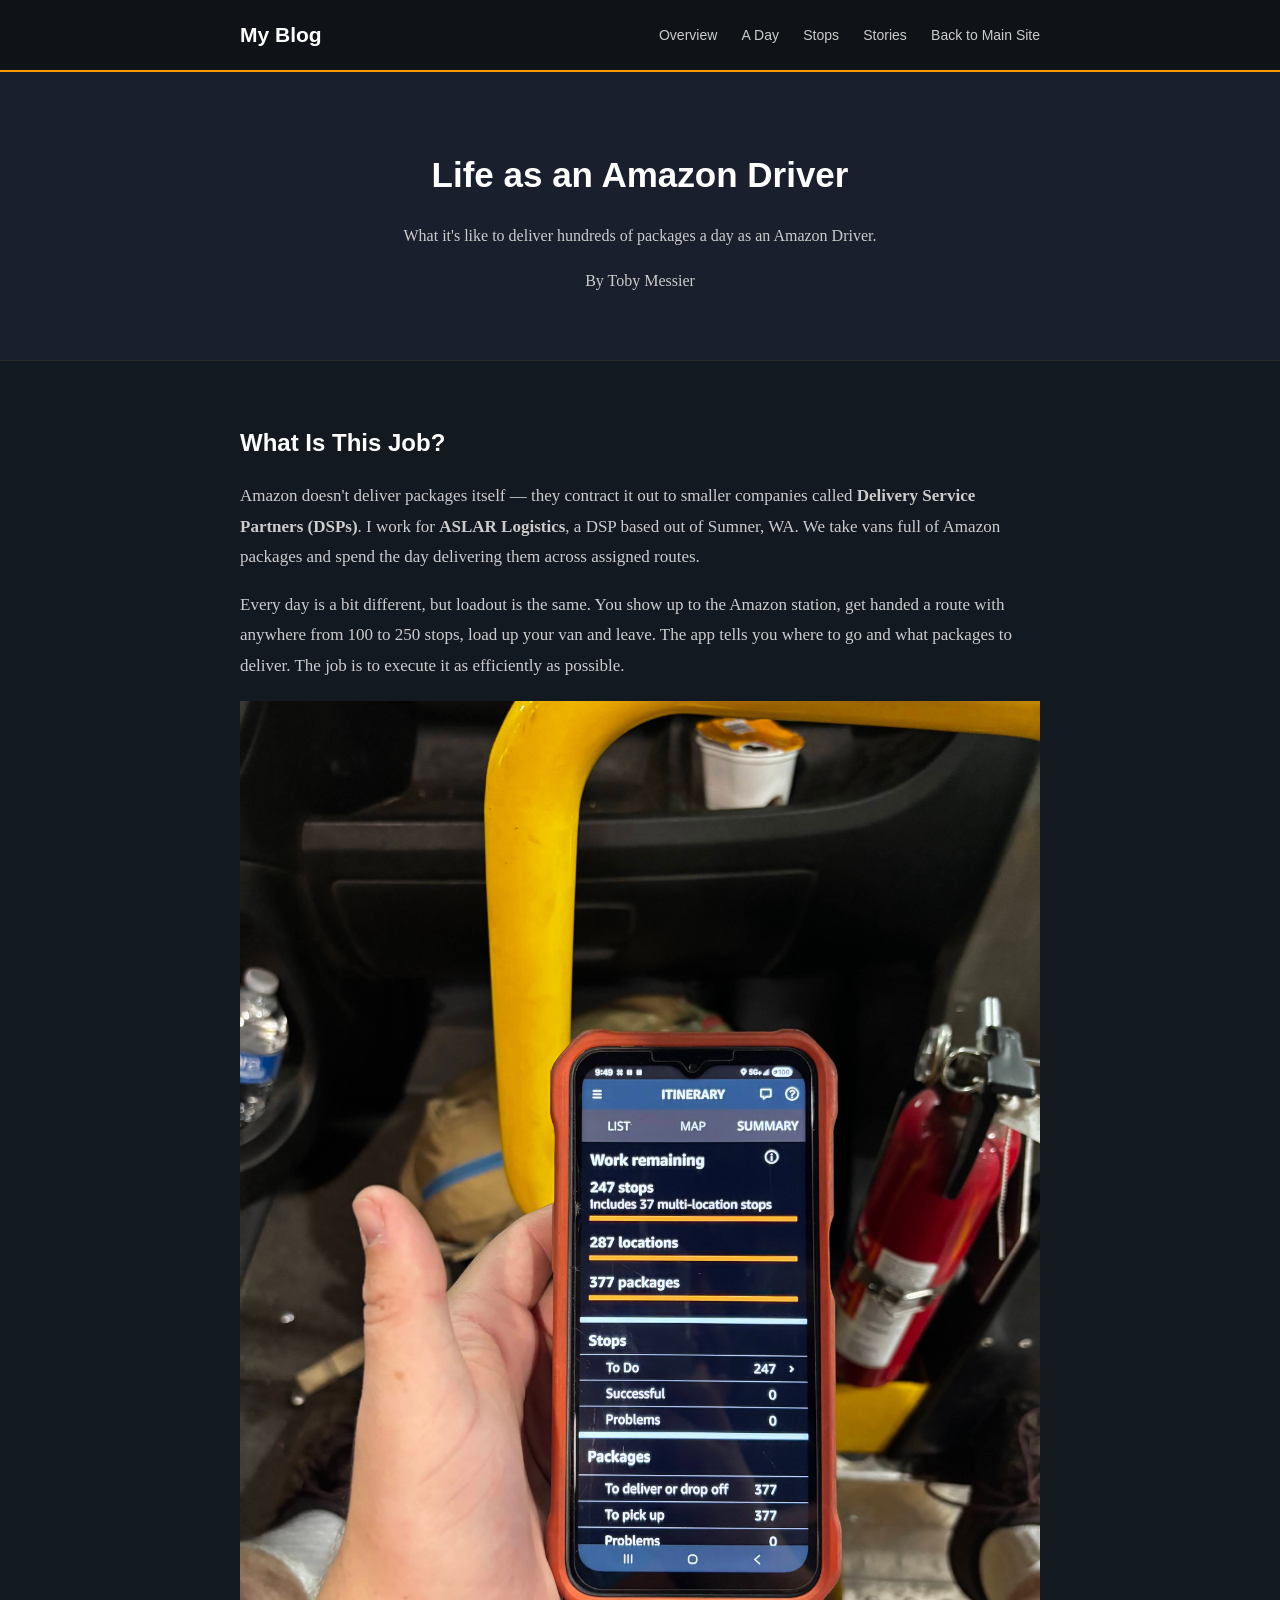
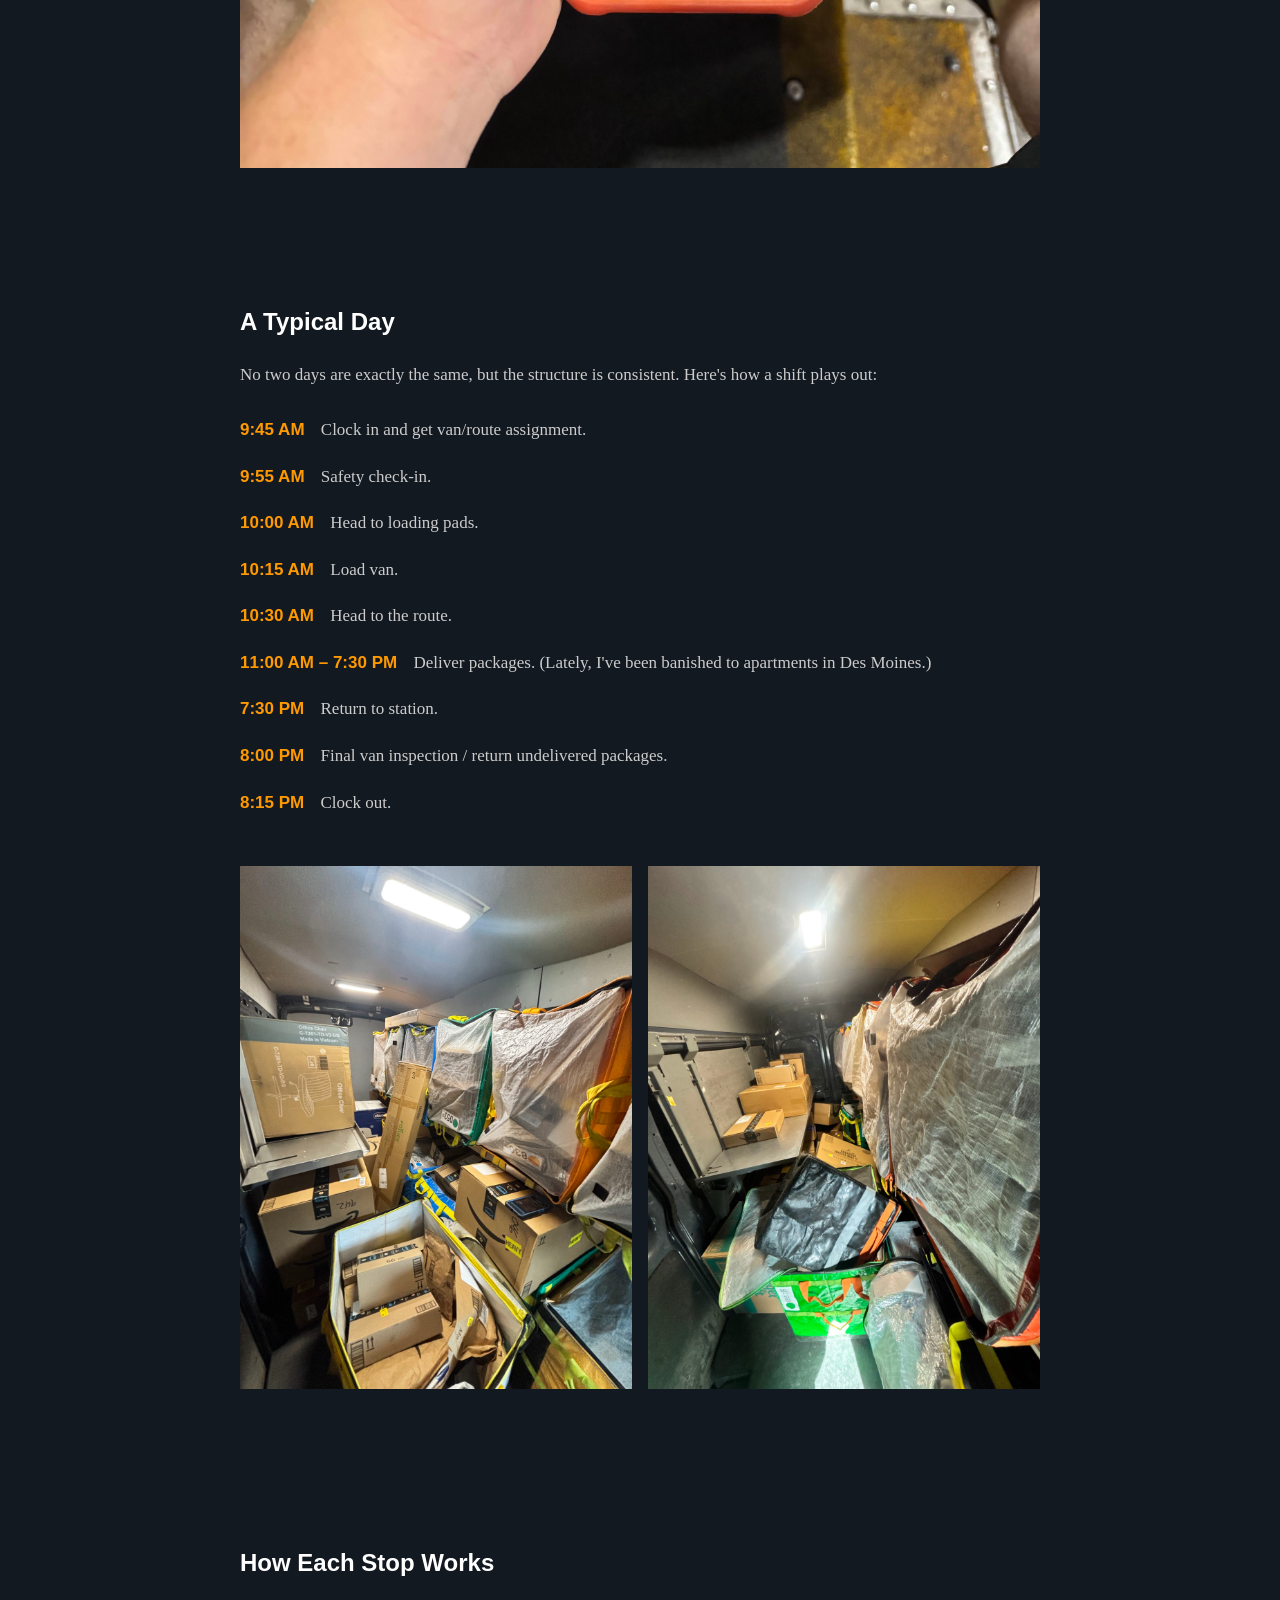
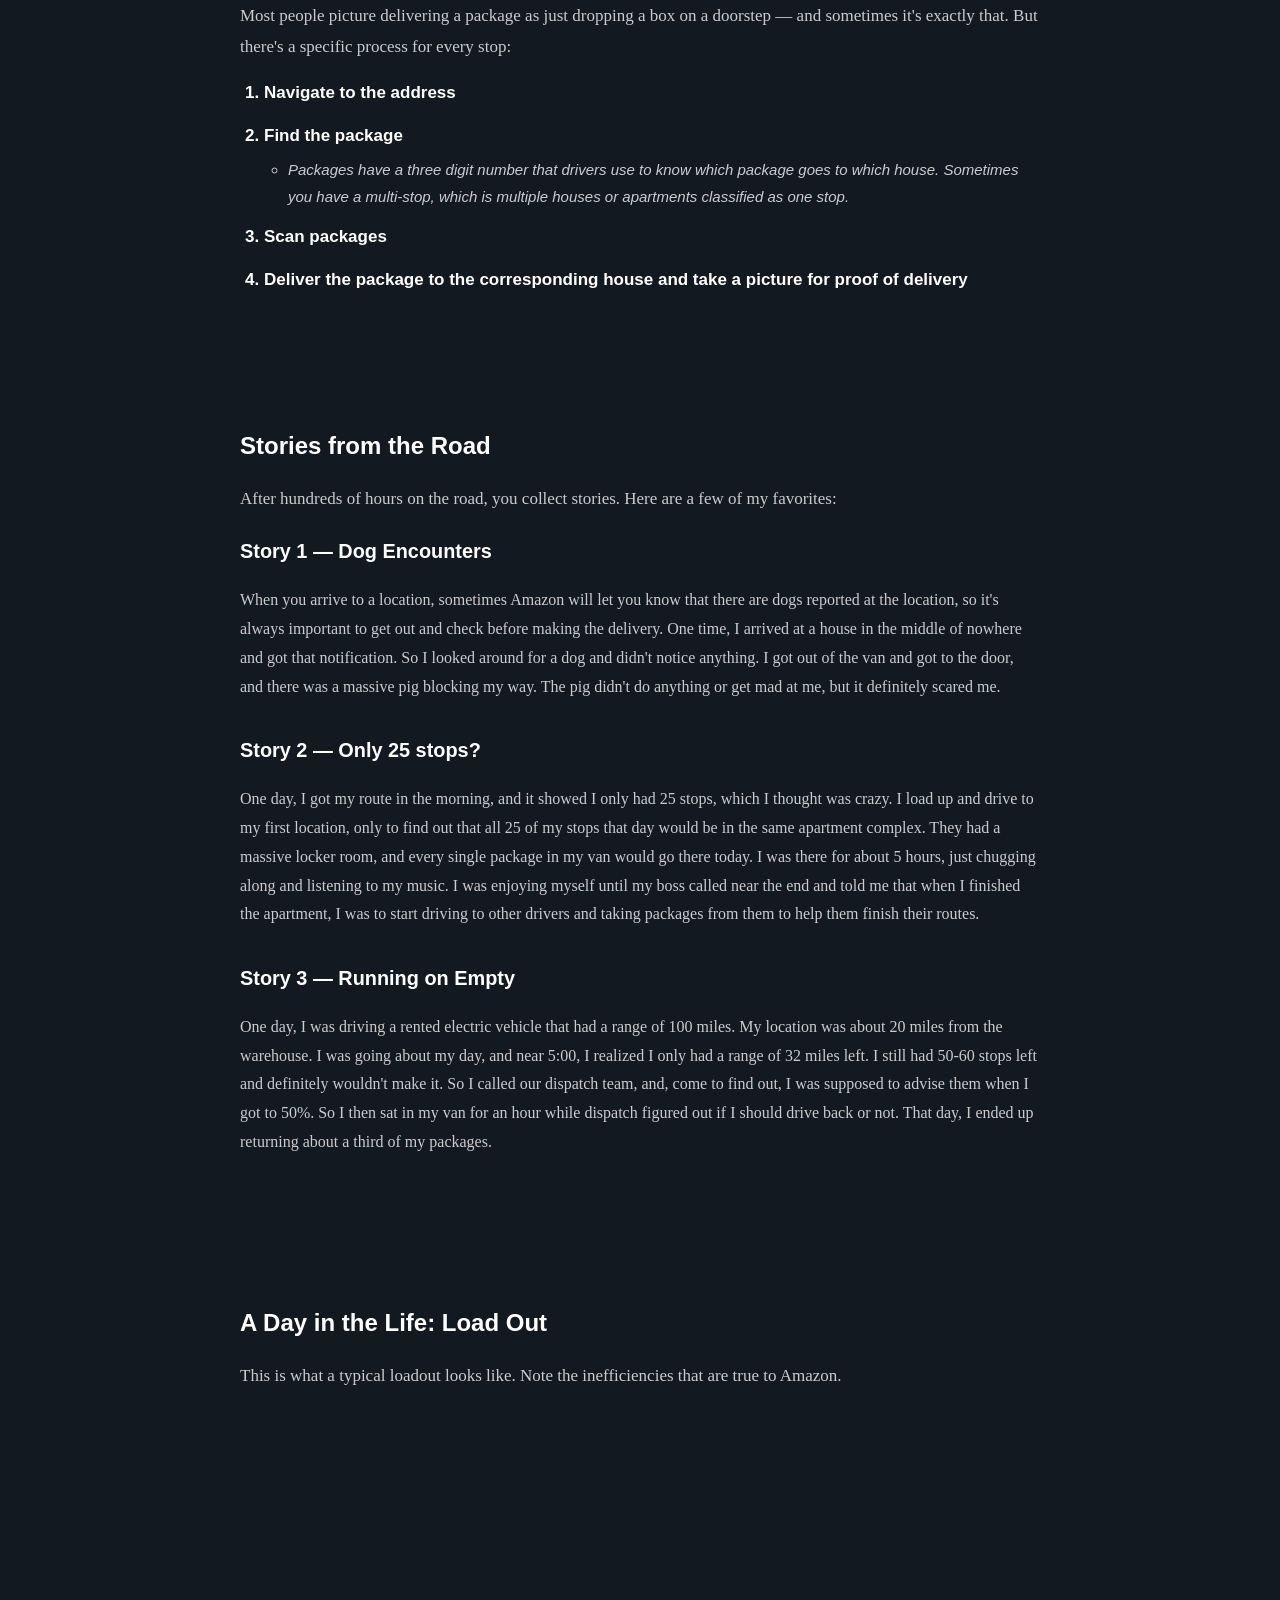
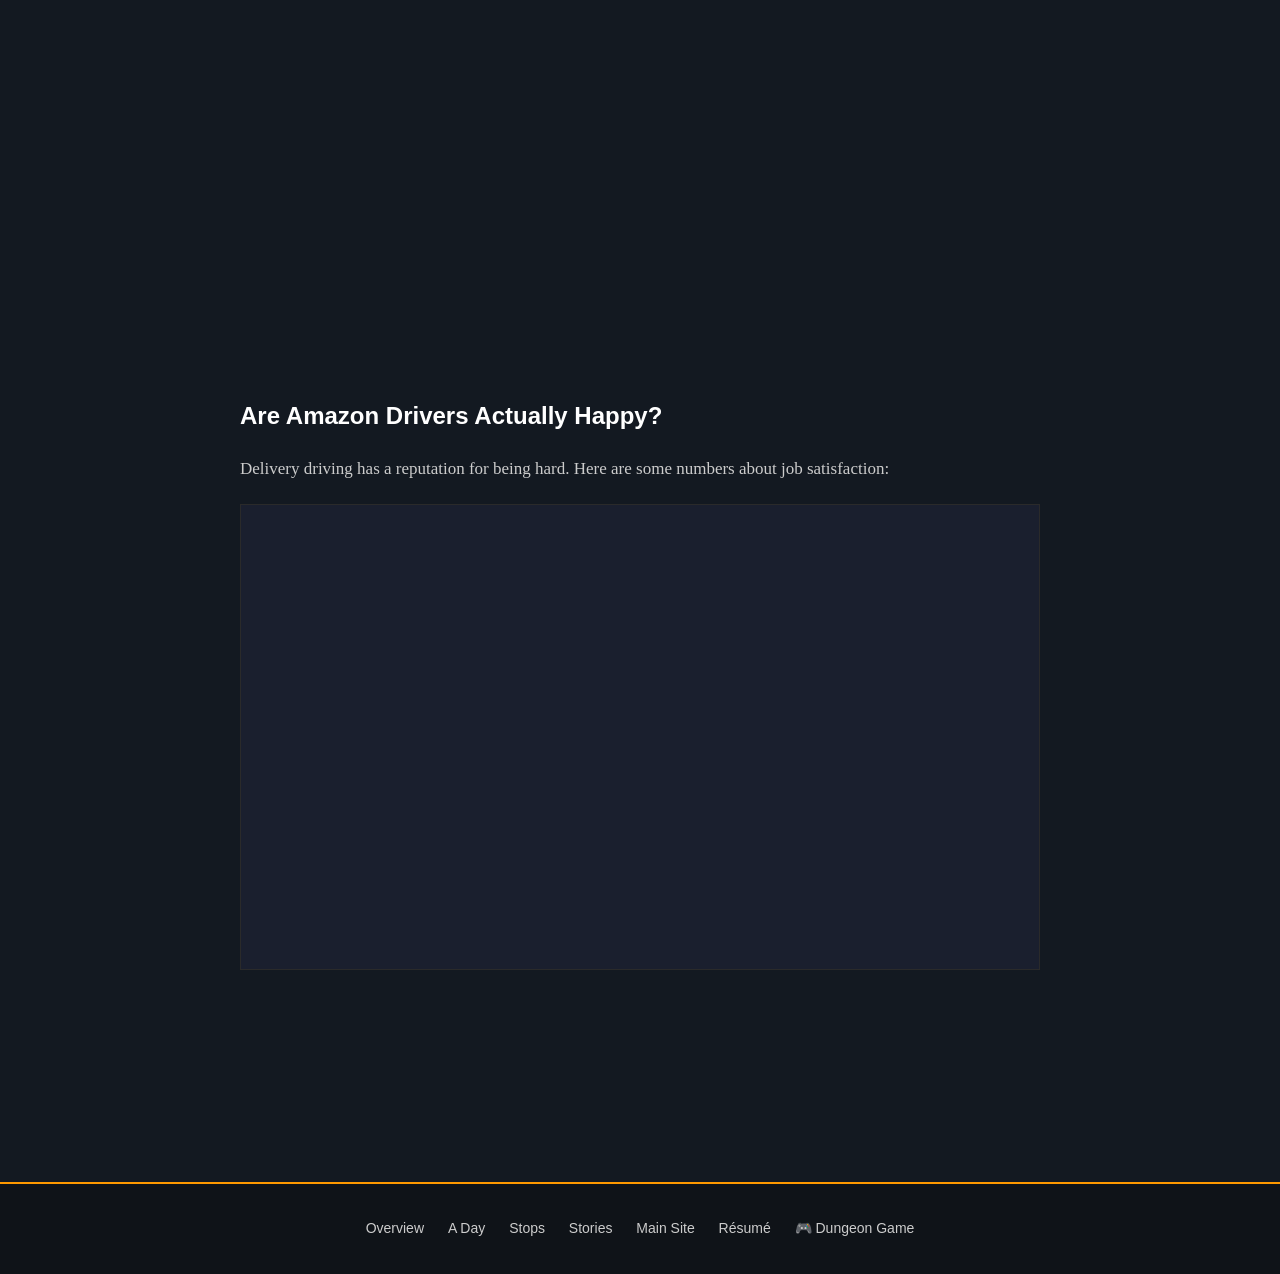
==== commit e4bbfb6b: "Update blog.html" ====
--- a/blog.html
+++ b/blog.html
@@ -217,6 +217,7 @@
     <a href="#storys">Stories</a>
     <a href="index.html">Main Site</a>
     <a href="resume.html">Résumé</a>
+    <a href="game.html">🎮 Dungeon Game</a>
   </div>
 
 
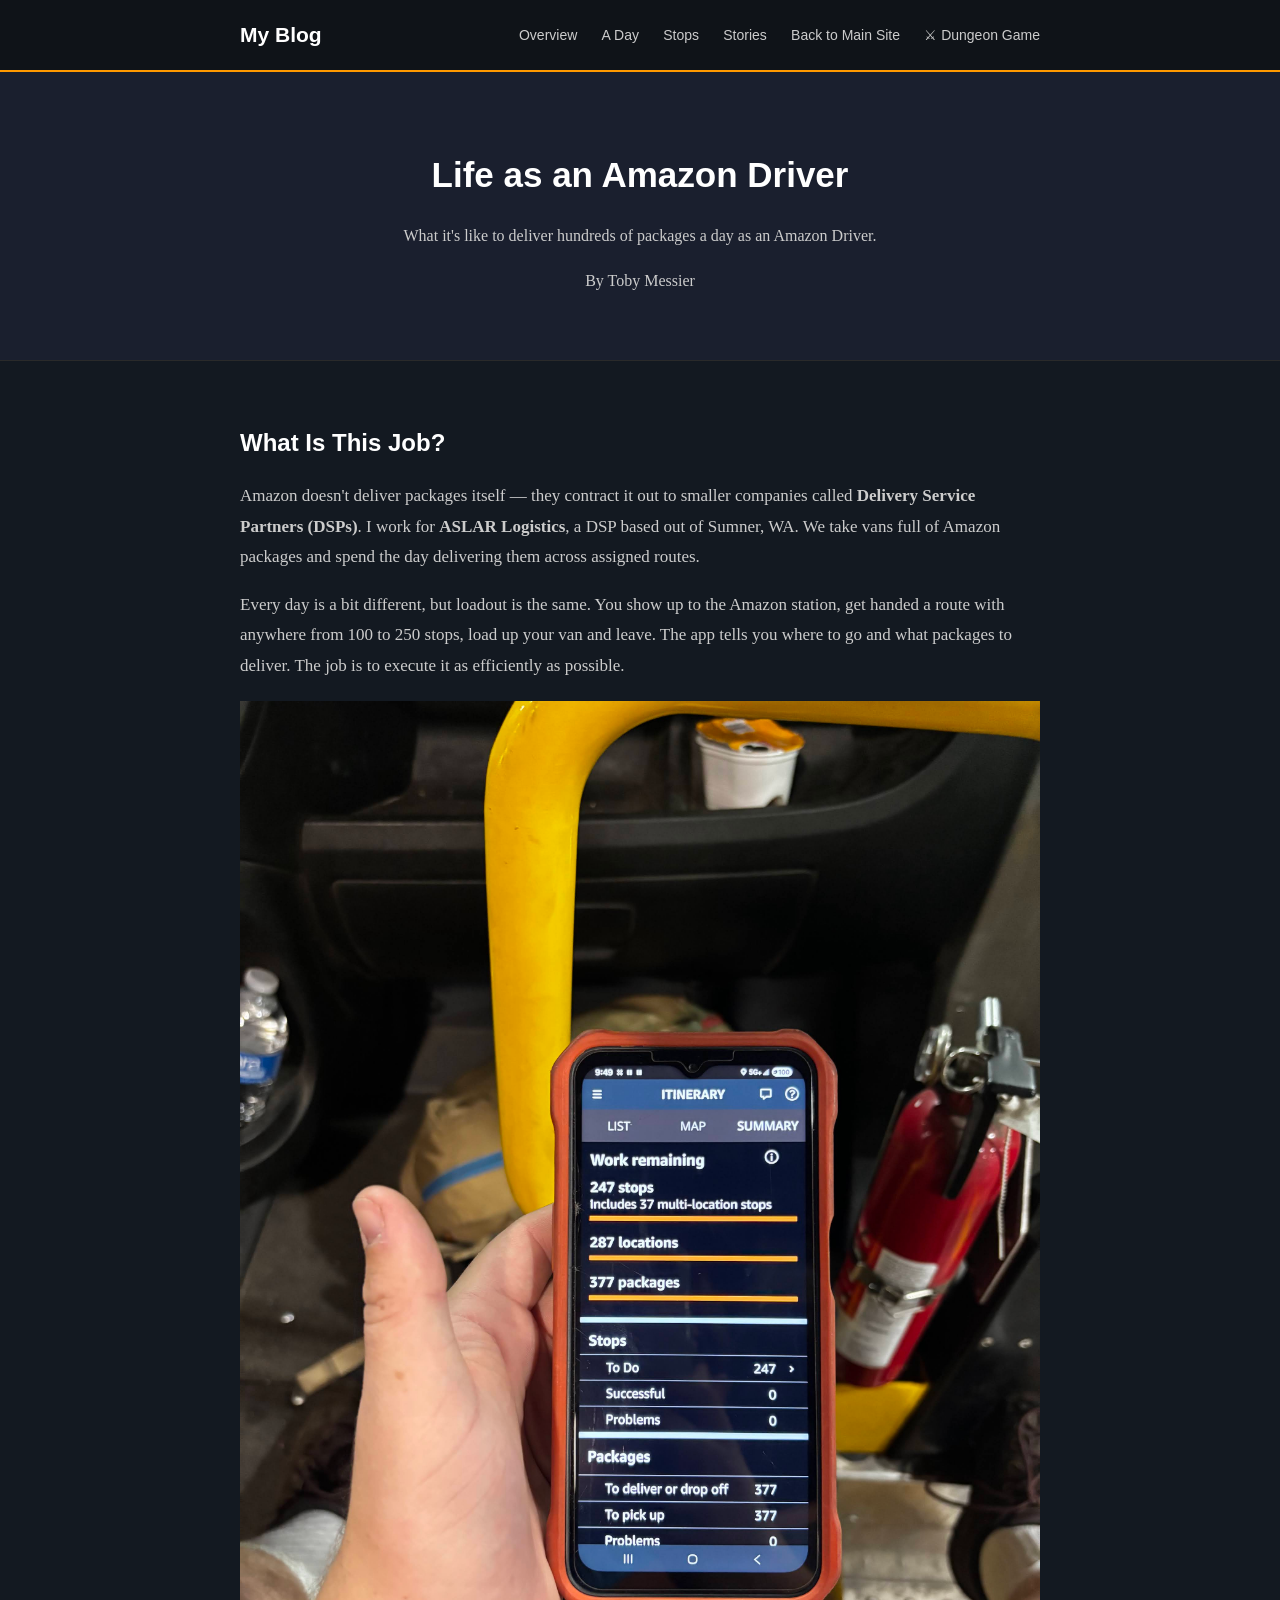
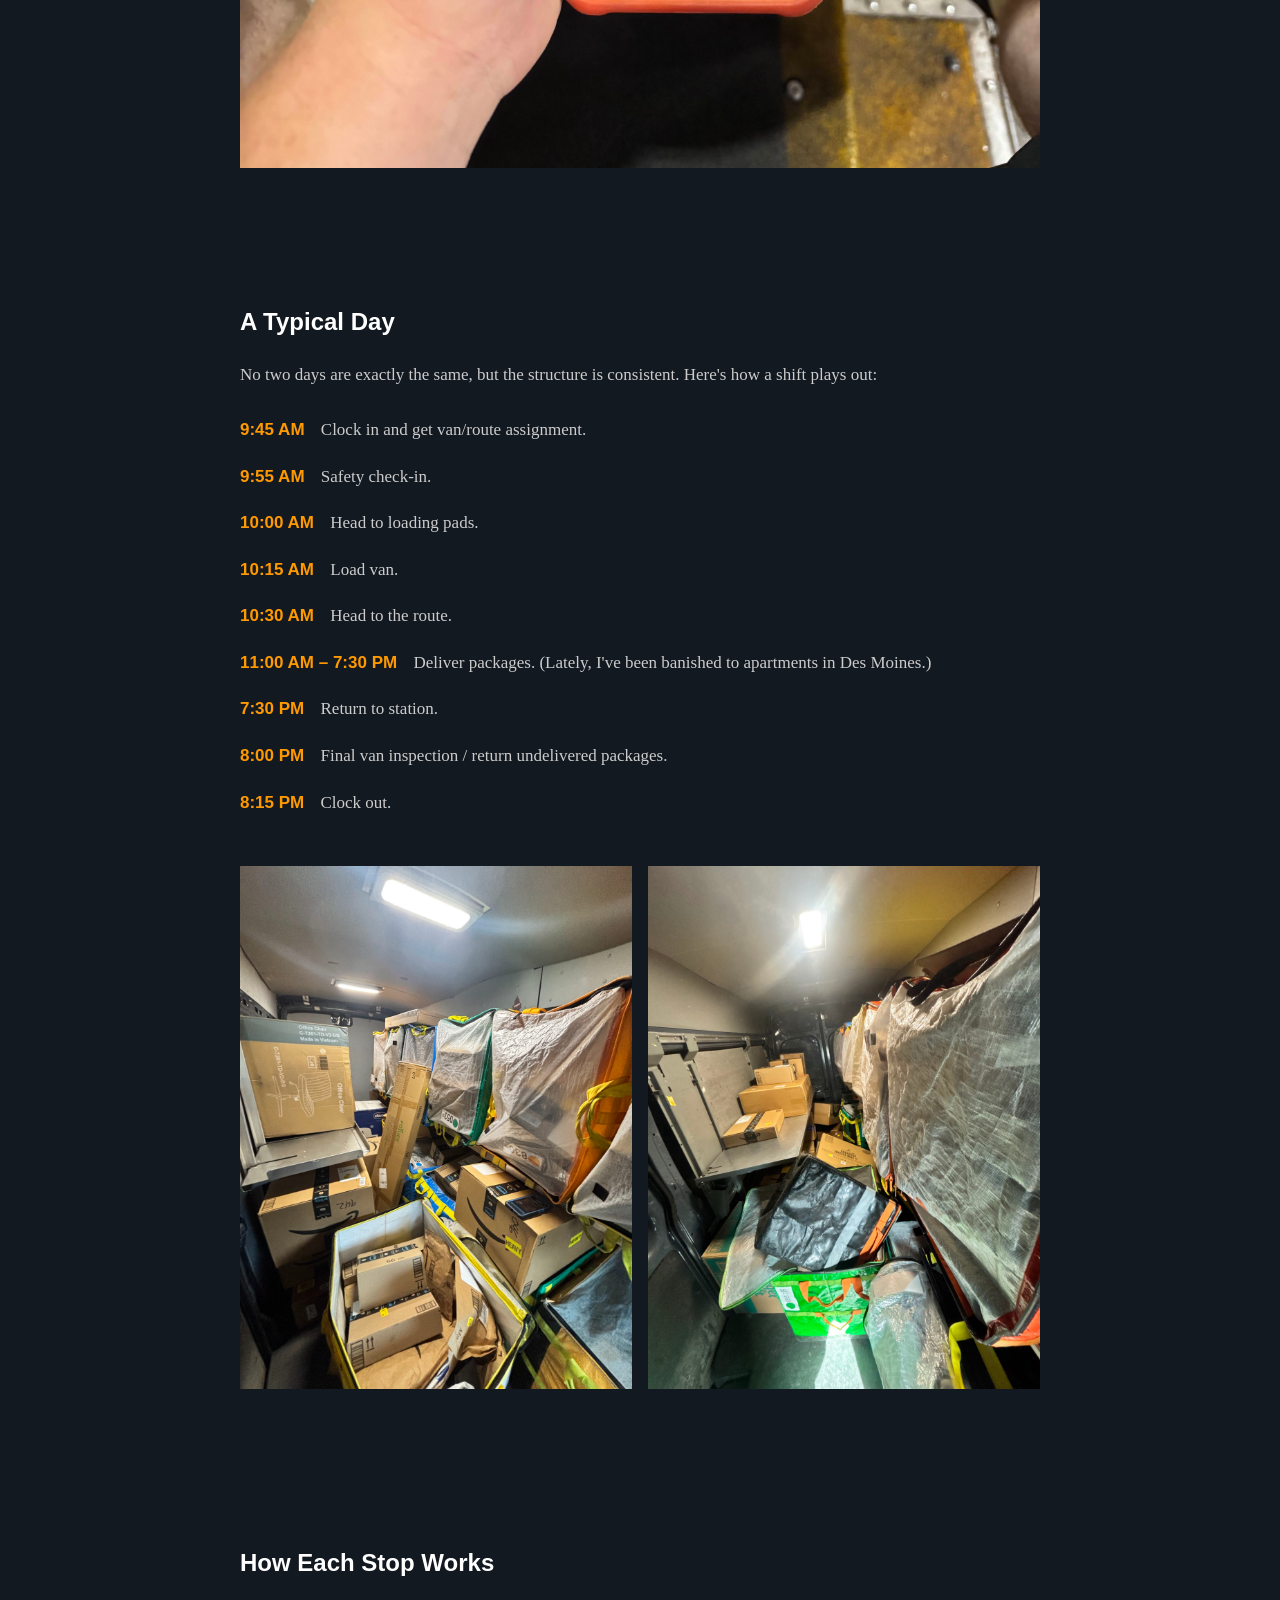
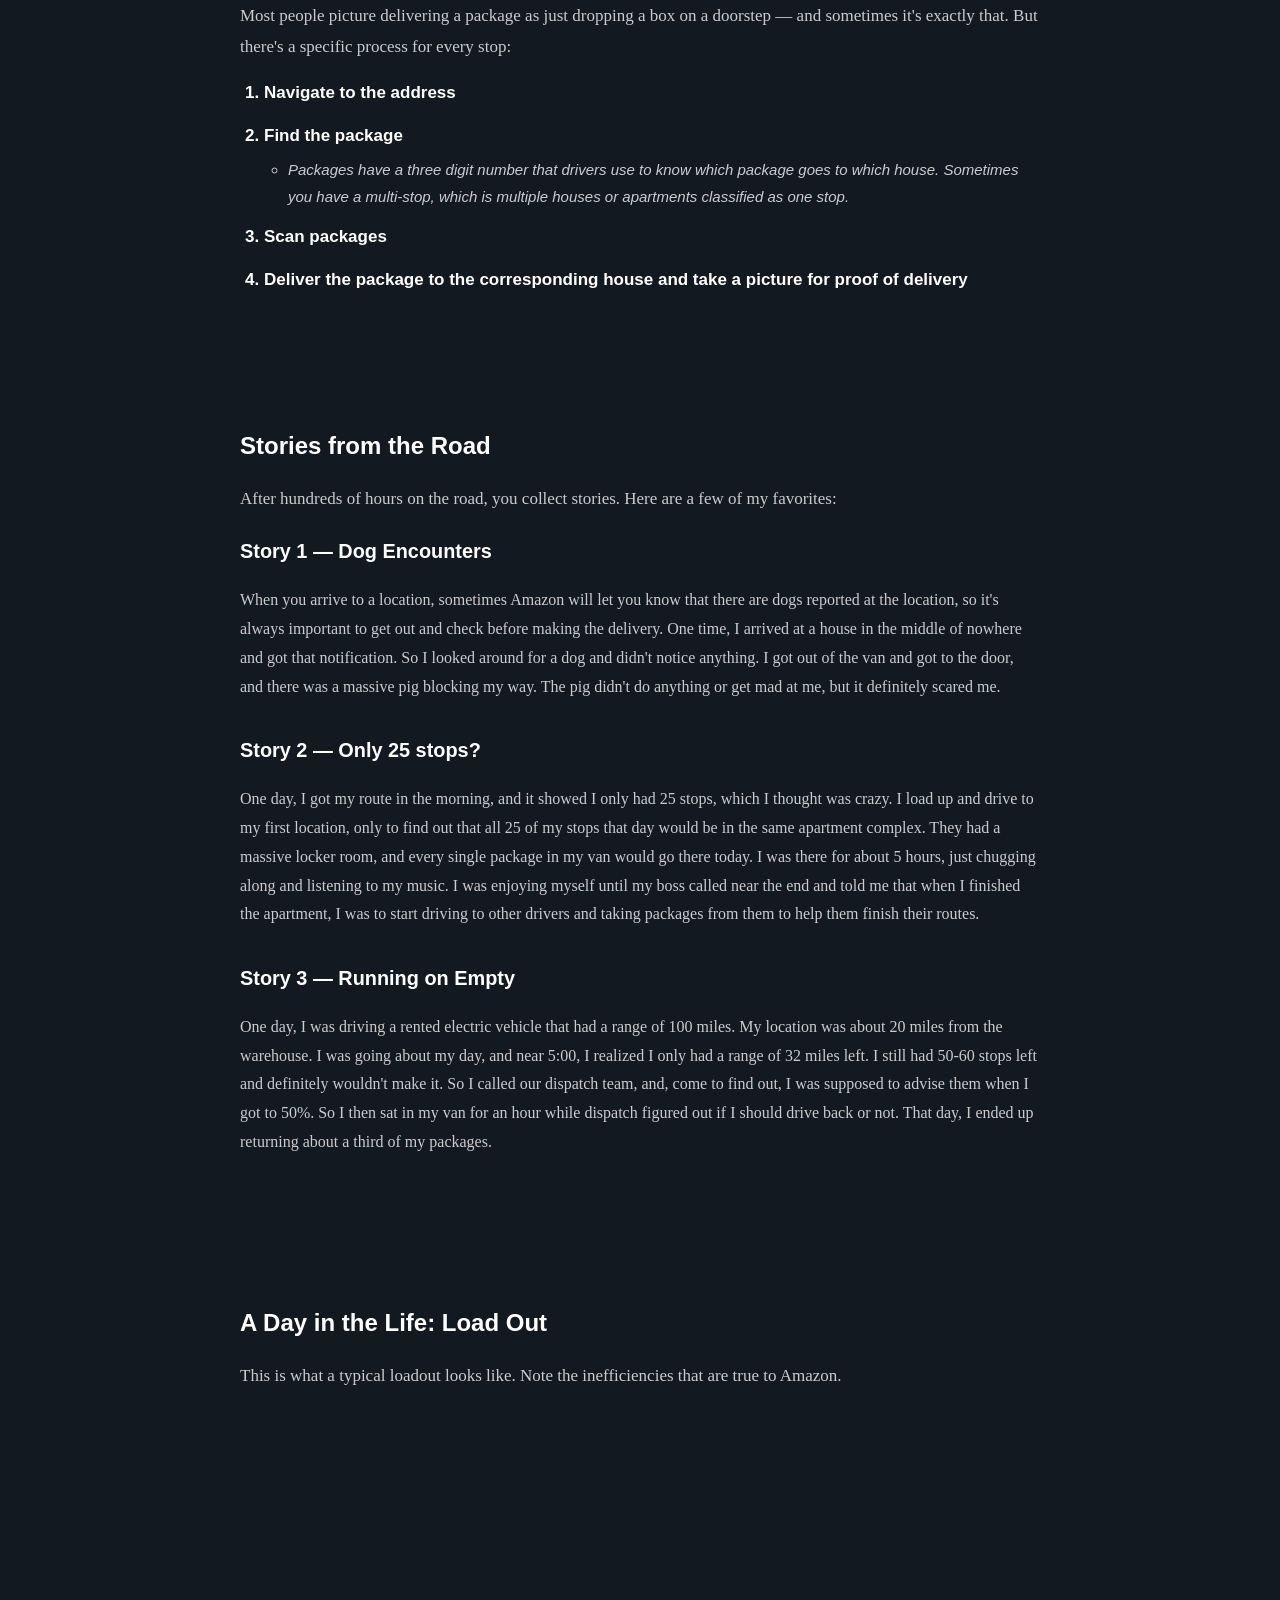
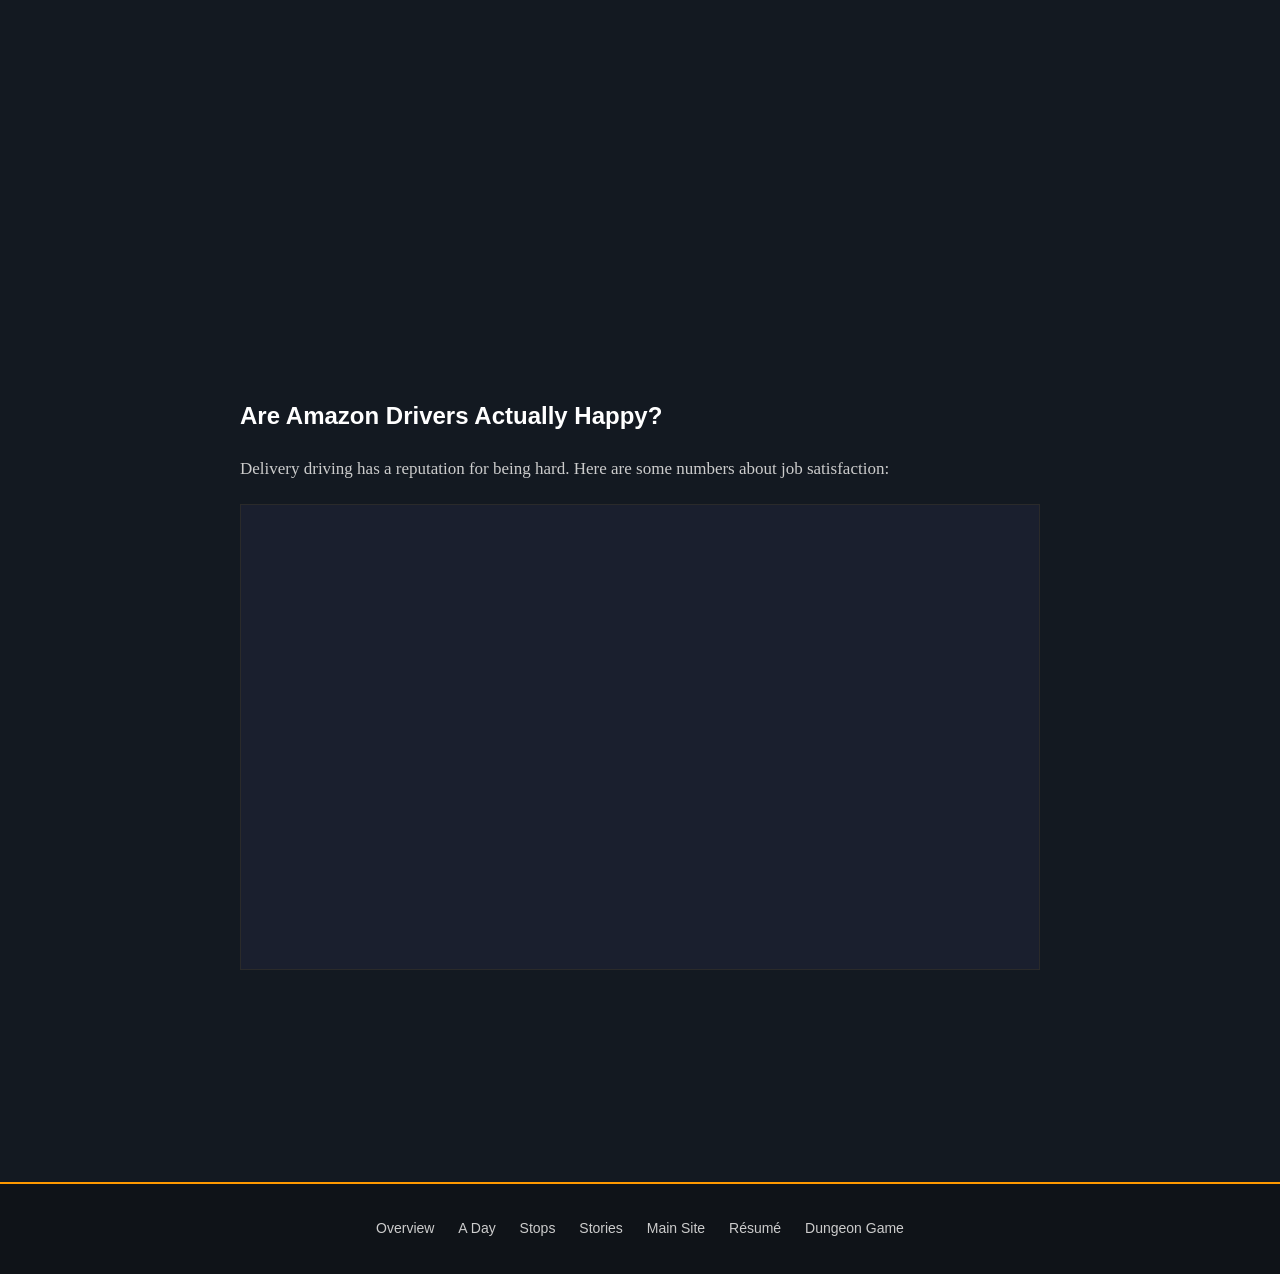
==== commit 42bbf896: "Update blog.html" ====
--- a/blog.html
+++ b/blog.html
@@ -19,6 +19,7 @@
         <a href="#how-stops-work">Stops</a>
         <a href="#storys">Stories</a>
         <a href="index.html">Back to Main Site</a>
+        <a href="game.html">⚔ Dungeon Game</a>
       </nav>
     </div>
   </div>
@@ -217,7 +218,7 @@
     <a href="#storys">Stories</a>
     <a href="index.html">Main Site</a>
     <a href="resume.html">Résumé</a>
-    <a href="game.html">🎮 Dungeon Game</a>
+    <a href="game.html">Dungeon Game</a>
   </div>
 
 
